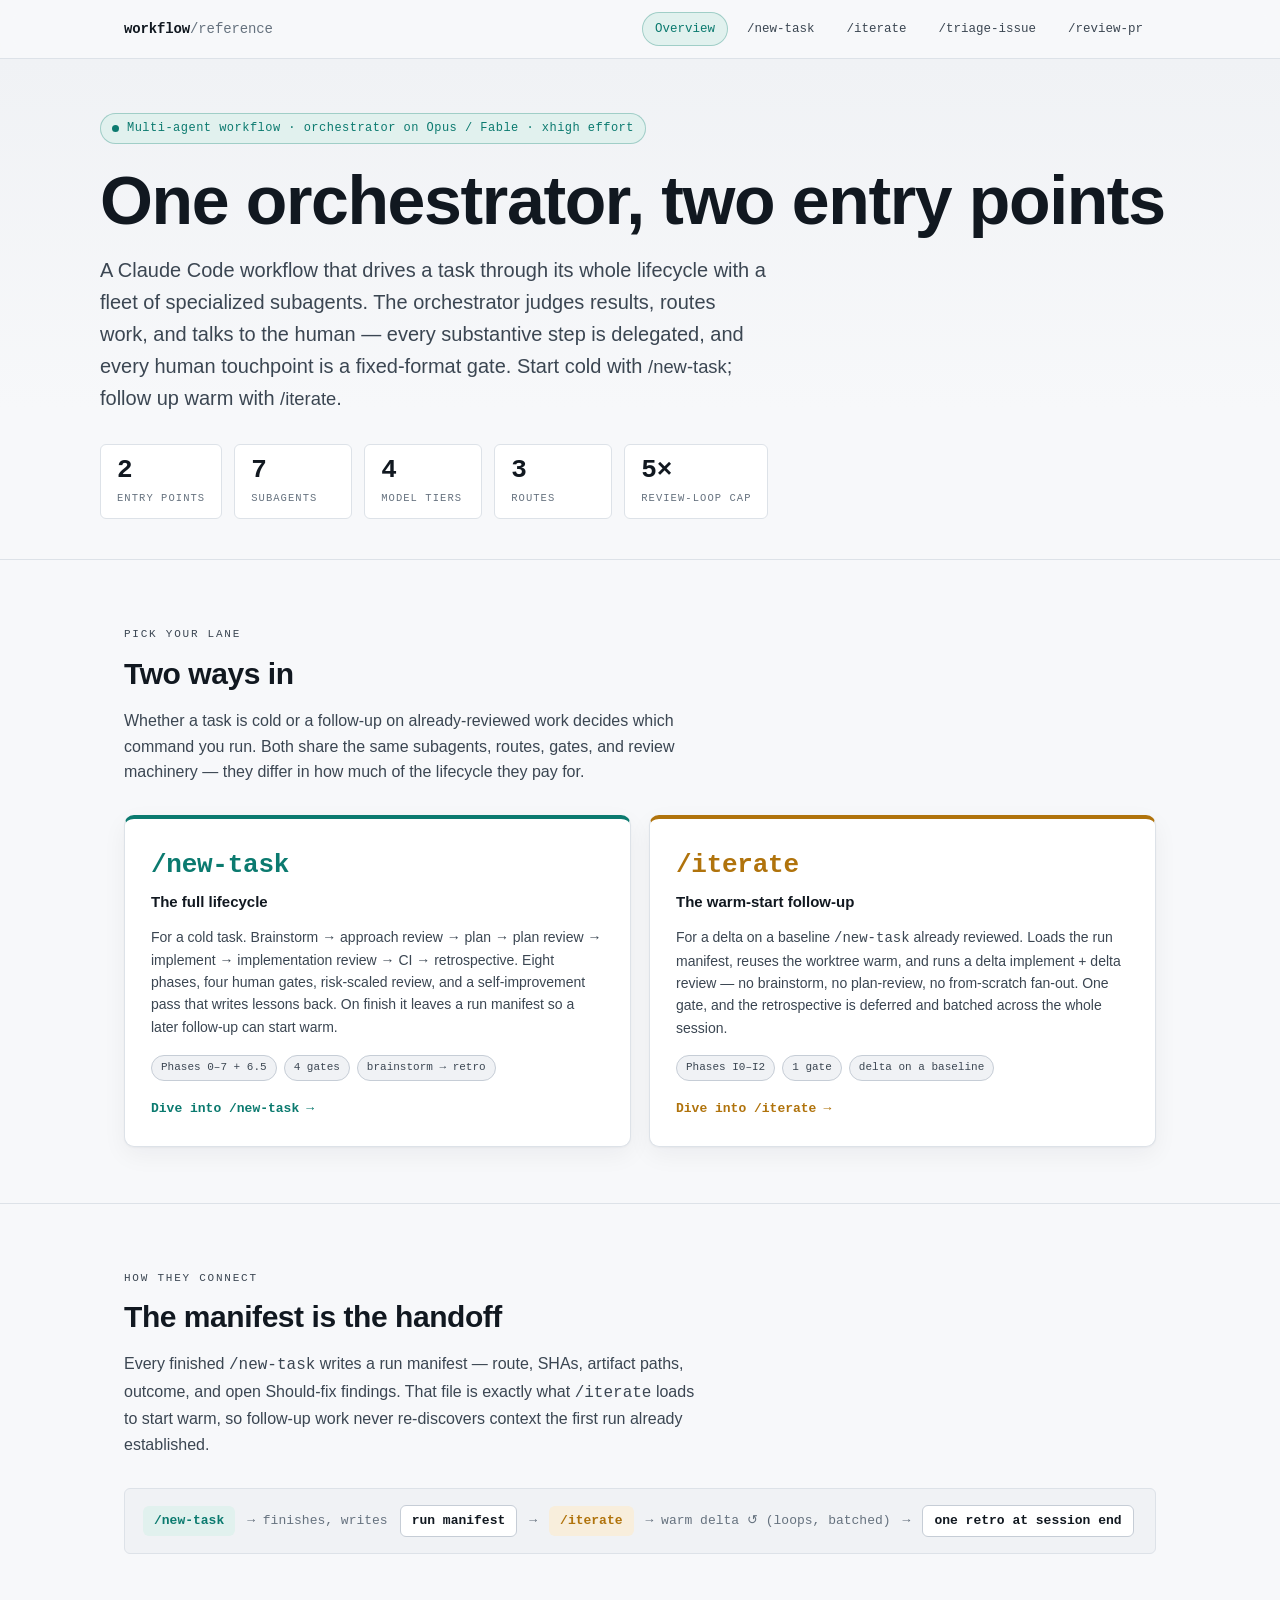
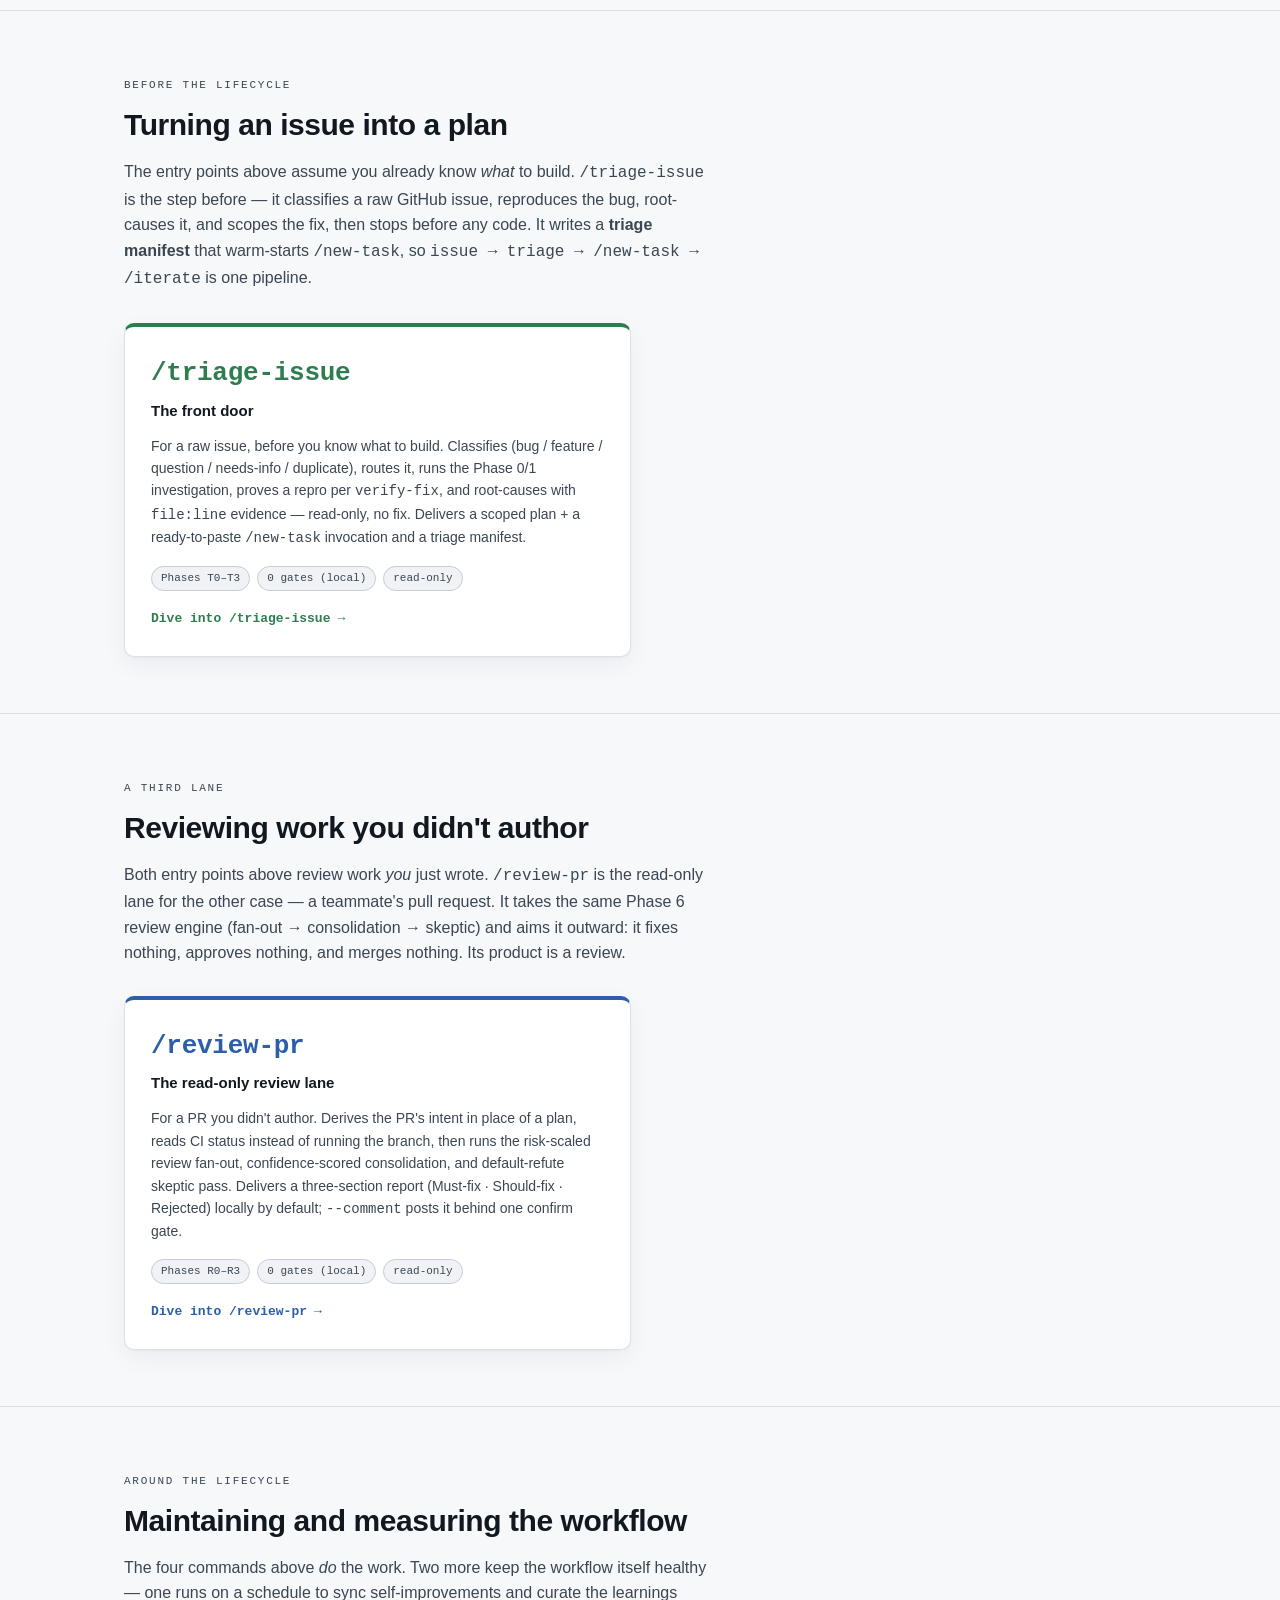
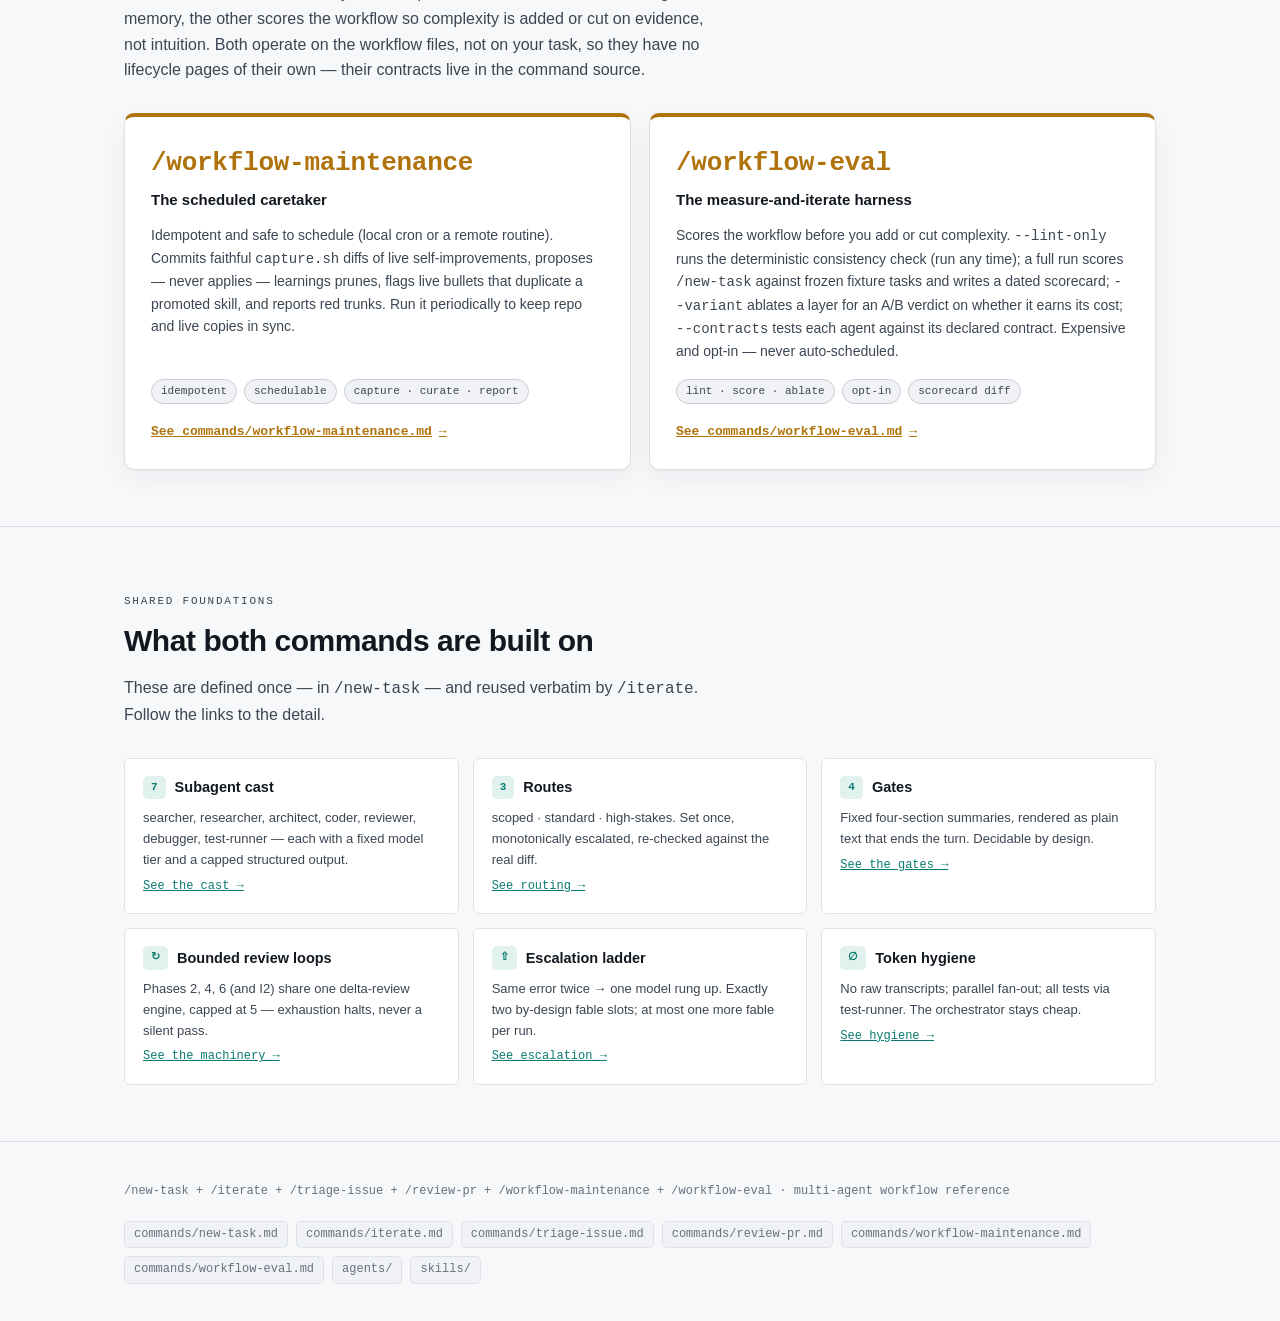
==== docs/guide/index.html @ 42d08b40 "docs: add /workflow-maintenance + /workflow-eval to guide overview, link guide from README Co-Author" ====
<!doctype html>
<html lang="en">
<head>
<meta charset="utf-8">
<meta name="viewport" content="width=device-width, initial-scale=1">
<meta name="description" content="Overview of the multi-agent Claude Code workflow — one orchestrator, two entry points (/new-task, /iterate), the /triage-issue front door and /review-pr lane, plus /workflow-maintenance and /workflow-eval around the lifecycle.">
<title>Workflow reference — overview</title>
<link rel="stylesheet" href="assets/style.css">
</head>
<body>

<nav class="nav">
  <div class="wrap nav-inner">
    <a class="brand" href="index.html">workflow<span>/reference</span></a>
    <div class="nav-links">
      <a href="index.html" aria-current="page">Overview</a>
      <a href="new-task.html">/new-task</a>
      <a href="iterate.html">/iterate</a>
      <a href="triage-issue.html">/triage-issue</a>
      <a href="review-pr.html">/review-pr</a>
    </div>
  </div>
</nav>

<header>
  <div class="wrap head-grid">
    <span class="kicker"><span class="dot"></span>Multi-agent workflow · orchestrator on Opus / Fable · xhigh effort</span>
    <h1>One orchestrator, two entry points</h1>
    <p class="lede">A Claude Code workflow that drives a task through its whole lifecycle with a fleet of specialized subagents. The orchestrator judges results, routes work, and talks to the human — every substantive step is delegated, and every human touchpoint is a fixed-format gate. Start cold with <span class="cmd" style="font-size:.92em">/new-task</span>; follow up warm with <span class="cmd" style="font-size:.92em">/iterate</span>.</p>
    <div class="stat-row">
      <div class="stat"><div class="n">2</div><div class="l">Entry points</div></div>
      <div class="stat"><div class="n">7</div><div class="l">Subagents</div></div>
      <div class="stat"><div class="n">4</div><div class="l">Model tiers</div></div>
      <div class="stat"><div class="n">3</div><div class="l">Routes</div></div>
      <div class="stat"><div class="n">5×</div><div class="l">Review-loop cap</div></div>
    </div>
  </div>
</header>

<main>
  <!-- ===== the two entry points ===== -->
  <section>
    <div class="wrap">
      <div class="sec-head">
        <p class="eyebrow">Pick your lane</p>
        <h2>Two ways in</h2>
        <p>Whether a task is cold or a follow-up on already-reviewed work decides which command you run. Both share the same subagents, routes, gates, and review machinery — they differ in how much of the lifecycle they pay for.</p>
      </div>
      <div class="entries">
        <a class="entry" href="new-task.html">
          <span class="cmd-lg">/new-task</span>
          <span class="role-lg">The full lifecycle</span>
          <p>For a cold task. Brainstorm → approach review → plan → plan review → implement → implementation review → CI → retrospective. Eight phases, four human gates, risk-scaled review, and a self-improvement pass that writes lessons back. On finish it leaves a run manifest so a later follow-up can start warm.</p>
          <div class="chips">
            <span class="tag">Phases 0–7 + 6.5</span>
            <span class="tag">4 gates</span>
            <span class="tag">brainstorm → retro</span>
          </div>
          <span class="go">Dive into /new-task <span class="ar">→</span></span>
        </a>
        <a class="entry warm" href="iterate.html">
          <span class="cmd-lg">/iterate</span>
          <span class="role-lg">The warm-start follow-up</span>
          <p>For a delta on a baseline <span class="mono">/new-task</span> already reviewed. Loads the run manifest, reuses the worktree warm, and runs a delta implement + delta review — no brainstorm, no plan-review, no from-scratch fan-out. One gate, and the retrospective is deferred and batched across the whole session.</p>
          <div class="chips">
            <span class="tag">Phases I0–I2</span>
            <span class="tag">1 gate</span>
            <span class="tag">delta on a baseline</span>
          </div>
          <span class="go">Dive into /iterate <span class="ar">→</span></span>
        </a>
      </div>
    </div>
  </section>

  <!-- ===== how they relate ===== -->
  <section>
    <div class="wrap">
      <div class="sec-head">
        <p class="eyebrow">How they connect</p>
        <h2>The manifest is the handoff</h2>
        <p>Every finished <span class="mono">/new-task</span> writes a run manifest — route, SHAs, artifact paths, outcome, and open Should-fix findings. That file is exactly what <span class="mono">/iterate</span> loads to start warm, so follow-up work never re-discovers context the first run already established.</p>
      </div>
      <div class="relate">
        <span class="b nt">/new-task</span>
        <span class="op">→ finishes, writes</span>
        <span class="b" style="background:var(--panel);border:1px solid var(--line-2);color:var(--ink)">run manifest</span>
        <span class="op">→</span>
        <span class="b it">/iterate</span>
        <span class="op">→ warm delta ↺ (loops, batched)</span>
        <span class="op">→</span>
        <span class="b" style="background:var(--panel);border:1px solid var(--line-2);color:var(--ink)">one retro at session end</span>
      </div>
    </div>
  </section>

  <!-- ===== the front door ===== -->
  <section>
    <div class="wrap">
      <div class="sec-head">
        <p class="eyebrow">Before the lifecycle</p>
        <h2>Turning an issue into a plan</h2>
        <p>The entry points above assume you already know <em>what</em> to build. <span class="mono">/triage-issue</span> is the step before — it classifies a raw GitHub issue, reproduces the bug, root-causes it, and scopes the fix, then stops before any code. It writes a <strong>triage manifest</strong> that warm-starts <span class="mono">/new-task</span>, so <span class="mono">issue → triage → /new-task → /iterate</span> is one pipeline.</p>
      </div>
      <div class="entries">
        <a class="entry" href="triage-issue.html" style="border-top-color:var(--pass)">
          <span class="cmd-lg" style="color:var(--pass)">/triage-issue</span>
          <span class="role-lg">The front door</span>
          <p>For a raw issue, before you know what to build. Classifies (bug / feature / question / needs-info / duplicate), routes it, runs the Phase 0/1 investigation, proves a repro per <span class="mono">verify-fix</span>, and root-causes with <span class="mono">file:line</span> evidence — read-only, no fix. Delivers a scoped plan + a ready-to-paste <span class="mono">/new-task</span> invocation and a triage manifest.</p>
          <div class="chips">
            <span class="tag">Phases T0–T3</span>
            <span class="tag">0 gates (local)</span>
            <span class="tag">read-only</span>
          </div>
          <span class="go" style="color:var(--pass)">Dive into /triage-issue <span class="ar">→</span></span>
        </a>
      </div>
    </div>
  </section>

  <!-- ===== the review lane ===== -->
  <section>
    <div class="wrap">
      <div class="sec-head">
        <p class="eyebrow">A third lane</p>
        <h2>Reviewing work you didn't author</h2>
        <p>Both entry points above review work <em>you</em> just wrote. <span class="mono">/review-pr</span> is the read-only lane for the other case — a teammate's pull request. It takes the same Phase 6 review engine (fan-out → consolidation → skeptic) and aims it outward: it fixes nothing, approves nothing, and merges nothing. Its product is a review.</p>
      </div>
      <div class="entries">
        <a class="entry" href="review-pr.html" style="border-top-color:var(--scoped)">
          <span class="cmd-lg" style="color:var(--scoped)">/review-pr</span>
          <span class="role-lg">The read-only review lane</span>
          <p>For a PR you didn't author. Derives the PR's intent in place of a plan, reads CI status instead of running the branch, then runs the risk-scaled review fan-out, confidence-scored consolidation, and default-refute skeptic pass. Delivers a three-section report (Must-fix · Should-fix · Rejected) locally by default; <span class="mono">--comment</span> posts it behind one confirm gate.</p>
          <div class="chips">
            <span class="tag">Phases R0–R3</span>
            <span class="tag">0 gates (local)</span>
            <span class="tag">read-only</span>
          </div>
          <span class="go" style="color:var(--scoped)">Dive into /review-pr <span class="ar">→</span></span>
        </a>
      </div>
    </div>
  </section>

  <!-- ===== operating & measuring ===== -->
  <section>
    <div class="wrap">
      <div class="sec-head">
        <p class="eyebrow">Around the lifecycle</p>
        <h2>Maintaining and measuring the workflow</h2>
        <p>The four commands above <em>do</em> the work. Two more keep the workflow itself healthy — one runs on a schedule to sync self-improvements and curate the learnings memory, the other scores the workflow so complexity is added or cut on evidence, not intuition. Both operate on the workflow files, not on your task, so they have no lifecycle pages of their own — their contracts live in the command source.</p>
      </div>
      <div class="entries">
        <div class="entry" style="border-top-color:var(--gate)">
          <span class="cmd-lg" style="color:var(--gate)">/workflow-maintenance</span>
          <span class="role-lg">The scheduled caretaker</span>
          <p>Idempotent and safe to schedule (local cron or a remote routine). Commits faithful <span class="mono">capture.sh</span> diffs of live self-improvements, proposes — never applies — learnings prunes, flags live bullets that duplicate a promoted skill, and reports red trunks. Run it periodically to keep repo and live copies in sync.</p>
          <div class="chips">
            <span class="tag">idempotent</span>
            <span class="tag">schedulable</span>
            <span class="tag">capture · curate · report</span>
          </div>
          <a class="go" style="color:var(--gate)" href="https://github.com/marino39/software-developer-workflows/blob/master/commands/workflow-maintenance.md">See commands/workflow-maintenance.md <span class="ar">→</span></a>
        </div>
        <div class="entry" style="border-top-color:var(--gate)">
          <span class="cmd-lg" style="color:var(--gate)">/workflow-eval</span>
          <span class="role-lg">The measure-and-iterate harness</span>
          <p>Scores the workflow before you add or cut complexity. <span class="mono">--lint-only</span> runs the deterministic consistency check (run any time); a full run scores <span class="mono">/new-task</span> against frozen fixture tasks and writes a dated scorecard; <span class="mono">--variant</span> ablates a layer for an A/B verdict on whether it earns its cost; <span class="mono">--contracts</span> tests each agent against its declared contract. Expensive and opt-in — never auto-scheduled.</p>
          <div class="chips">
            <span class="tag">lint · score · ablate</span>
            <span class="tag">opt-in</span>
            <span class="tag">scorecard diff</span>
          </div>
          <a class="go" style="color:var(--gate)" href="https://github.com/marino39/software-developer-workflows/blob/master/commands/workflow-eval.md">See commands/workflow-eval.md <span class="ar">→</span></a>
        </div>
      </div>
    </div>
  </section>

  <!-- ===== shared foundations ===== -->
  <section>
    <div class="wrap">
      <div class="sec-head">
        <p class="eyebrow">Shared foundations</p>
        <h2>What both commands are built on</h2>
        <p>These are defined once — in <span class="mono">/new-task</span> — and reused verbatim by <span class="mono">/iterate</span>. Follow the links to the detail.</p>
      </div>
      <div class="found">
        <div class="fcard">
          <div class="ft"><span class="fk">7</span>Subagent cast</div>
          <p>searcher, researcher, architect, coder, reviewer, debugger, test-runner — each with a fixed model tier and a capped structured output.</p>
          <a href="new-task.html#agents">See the cast →</a>
        </div>
        <div class="fcard">
          <div class="ft"><span class="fk">3</span>Routes</div>
          <p>scoped · standard · high-stakes. Set once, monotonically escalated, re-checked against the real diff.</p>
          <a href="new-task.html#routes">See routing →</a>
        </div>
        <div class="fcard">
          <div class="ft"><span class="fk">4</span>Gates</div>
          <p>Fixed four-section summaries, rendered as plain text that ends the turn. Decidable by design.</p>
          <a href="new-task.html#gates">See the gates →</a>
        </div>
        <div class="fcard">
          <div class="ft"><span class="fk">↻</span>Bounded review loops</div>
          <p>Phases 2, 4, 6 (and I2) share one delta-review engine, capped at 5 — exhaustion halts, never a silent pass.</p>
          <a href="new-task.html#machinery">See the machinery →</a>
        </div>
        <div class="fcard">
          <div class="ft"><span class="fk">⇧</span>Escalation ladder</div>
          <p>Same error twice → one model rung up. Exactly two by-design fable slots; at most one more fable per run.</p>
          <a href="new-task.html#machinery">See escalation →</a>
        </div>
        <div class="fcard">
          <div class="ft"><span class="fk">∅</span>Token hygiene</div>
          <p>No raw transcripts; parallel fan-out; all tests via test-runner. The orchestrator stays cheap.</p>
          <a href="new-task.html#hygiene">See hygiene →</a>
        </div>
      </div>
    </div>
  </section>
</main>

<footer>
  <div class="wrap foot">
    <span>/new-task + /iterate + /triage-issue + /review-pr + /workflow-maintenance + /workflow-eval · multi-agent workflow reference</span>
    <div class="paths">
      <span>commands/new-task.md</span>
      <span>commands/iterate.md</span>
      <span>commands/triage-issue.md</span>
      <span>commands/review-pr.md</span>
      <span>commands/workflow-maintenance.md</span>
      <span>commands/workflow-eval.md</span>
      <span>agents/</span>
      <span>skills/</span>
    </div>
  </div>
</footer>
</body>
</html>
---- docs/guide/assets/style.css ----
:root {
    --ground: #F7F8FA;
    --panel: #FFFFFF;
    --panel-2: #F0F2F5;
    --ink: #111820;
    --ink-2: #3B4652;
    --ink-3: #66727F;
    --line: #DDE2E8;
    --line-2: #C6CDD6;

    --flow: #0B7A6F;        /* teal — the pipeline / spine */
    --flow-soft: #E1F1EE;
    --gate: #B0730C;        /* amber — human checkpoints */
    --gate-soft: #F8EEDC;
    --stakes: #A6231F;      /* crimson — high-stakes route */
    --stakes-soft: #F7E3E2;
    --pass: #2E7D4F;        /* green — PASS / green tests */
    --pass-soft: #E2F0E7;
    --scoped: #2C5FA8;      /* blue — scoped / fast path */
    --scoped-soft: #E3ECF7;

    --radius: 10px;
    --radius-sm: 6px;
    --mono: ui-monospace, "SF Mono", "Cascadia Code", "Roboto Mono", Menlo, Consolas, monospace;
    --sans: -apple-system, BlinkMacSystemFont, "Segoe UI", Roboto, Helvetica, Arial, sans-serif;

    --maxw: 1080px;
    --shadow: 0 1px 2px rgba(17,24,32,.04), 0 8px 24px rgba(17,24,32,.05);
  }
  @media (prefers-color-scheme: dark) {
    :root {
      --ground: #0E1317;
      --panel: #151B21;
      --panel-2: #1B232A;
      --ink: #E7ECF0;
      --ink-2: #B3BDC6;
      --ink-3: #7E8B96;
      --line: #26303A;
      --line-2: #33404B;

      --flow: #2FB6A6;
      --flow-soft: #12312D;
      --gate: #E0A63E;
      --gate-soft: #33280F;
      --stakes: #E7645F;
      --stakes-soft: #331716;
      --pass: #57B87E;
      --pass-soft: #14291D;
      --scoped: #6C9AE0;
      --scoped-soft: #16233A;
      --shadow: 0 1px 2px rgba(0,0,0,.3), 0 10px 30px rgba(0,0,0,.35);
    }
  }
  :root[data-theme="light"] {
    --ground: #F7F8FA; --panel: #FFFFFF; --panel-2: #F0F2F5;
    --ink: #111820; --ink-2: #3B4652; --ink-3: #66727F;
    --line: #DDE2E8; --line-2: #C6CDD6;
    --flow: #0B7A6F; --flow-soft: #E1F1EE; --gate: #B0730C; --gate-soft: #F8EEDC;
    --stakes: #A6231F; --stakes-soft: #F7E3E2; --pass: #2E7D4F; --pass-soft: #E2F0E7;
    --scoped: #2C5FA8; --scoped-soft: #E3ECF7;
    --shadow: 0 1px 2px rgba(17,24,32,.04), 0 8px 24px rgba(17,24,32,.05);
  }
  :root[data-theme="dark"] {
    --ground: #0E1317; --panel: #151B21; --panel-2: #1B232A;
    --ink: #E7ECF0; --ink-2: #B3BDC6; --ink-3: #7E8B96;
    --line: #26303A; --line-2: #33404B;
    --flow: #2FB6A6; --flow-soft: #12312D; --gate: #E0A63E; --gate-soft: #33280F;
    --stakes: #E7645F; --stakes-soft: #331716; --pass: #57B87E; --pass-soft: #14291D;
    --scoped: #6C9AE0; --scoped-soft: #16233A;
    --shadow: 0 1px 2px rgba(0,0,0,.3), 0 10px 30px rgba(0,0,0,.35);
  }

  * { box-sizing: border-box; }
  body {
    margin: 0;
    background: var(--ground);
    color: var(--ink);
    font-family: var(--sans);
    line-height: 1.6;
    -webkit-font-smoothing: antialiased;
  }
  .wrap { max-width: var(--maxw); margin: 0 auto; padding: 0 24px; }

  a { color: var(--flow); }

  /* ---------- eyebrow / labels ---------- */
  .eyebrow {
    font-family: var(--mono);
    font-size: 11px;
    letter-spacing: .16em;
    text-transform: uppercase;
    color: var(--ink-3);
    margin: 0 0 10px;
  }
  .mono { font-family: var(--mono); }

  /* ---------- header ---------- */
  header {
    border-bottom: 1px solid var(--line);
    background:
      linear-gradient(180deg, var(--panel-2), transparent 70%);
  }
  .head-grid { padding: 54px 0 40px; }
  .kicker {
    display: inline-flex; align-items: center; gap: 8px;
    font-family: var(--mono); font-size: 12px;
    color: var(--flow);
    background: var(--flow-soft);
    border: 1px solid color-mix(in srgb, var(--flow) 30%, transparent);
    padding: 5px 11px; border-radius: 100px;
    letter-spacing: .04em;
  }
  .kicker .dot { width: 7px; height: 7px; border-radius: 50%; background: var(--flow); }
  h1 {
    font-size: clamp(38px, 7vw, 68px);
    line-height: 1.02;
    letter-spacing: -.02em;
    margin: 22px 0 0;
    text-wrap: balance;
    font-weight: 720;
  }
  h1 .cmd { font-family: var(--mono); font-weight: 600; color: var(--flow); letter-spacing: -.01em; }
  .lede {
    font-size: clamp(17px, 2.1vw, 20px);
    color: var(--ink-2);
    max-width: 60ch;
    margin: 18px 0 0;
  }
  .stat-row {
    display: flex; flex-wrap: wrap; gap: 12px;
    margin-top: 30px;
  }
  .stat {
    background: var(--panel);
    border: 1px solid var(--line);
    border-radius: var(--radius-sm);
    padding: 12px 16px;
    min-width: 118px;
  }
  .stat .n {
    font-family: var(--mono); font-size: 26px; font-weight: 600;
    color: var(--ink); line-height: 1;
    font-variant-numeric: tabular-nums;
  }
  .stat .l {
    font-family: var(--mono); font-size: 10.5px; letter-spacing: .1em;
    text-transform: uppercase; color: var(--ink-3); margin-top: 7px;
  }

  /* ---------- section scaffolding ---------- */
  section { padding: 56px 0; border-bottom: 1px solid var(--line); }
  .sec-head { margin-bottom: 30px; }
  h2 {
    font-size: clamp(22px, 3vw, 30px);
    letter-spacing: -.015em;
    margin: 6px 0 0;
    text-wrap: balance;
    font-weight: 680;
  }
  .sec-head p { color: var(--ink-2); margin: 10px 0 0; max-width: 66ch; }

  /* ---------- pipeline diagram ---------- */
  .flow {
    position: relative;
    padding-left: 8px;
  }
  .spine-note {
    display:flex; flex-wrap: wrap; gap: 14px 20px; margin-bottom: 26px;
    font-family: var(--mono); font-size: 11.5px; color: var(--ink-2);
  }
  .spine-note .k { display:inline-flex; align-items:center; gap:7px; }
  .swatch { width: 13px; height: 13px; border-radius: 3px; display:inline-block; border:1px solid rgba(0,0,0,.08); }

  .node {
    position: relative;
    display: grid;
    grid-template-columns: 64px 1fr;
    gap: 20px;
    padding-bottom: 22px;
  }
  /* the vertical rail */
  .node::before {
    content: "";
    position: absolute;
    left: 31px; top: 6px; bottom: -6px;
    width: 2px;
    background: linear-gradient(var(--flow), var(--flow));
    opacity: .35;
  }
  .node:last-child::before { display: none; }

  .rail {
    position: relative;
    z-index: 1;
  }
  .badge {
    width: 64px; height: 64px;
    border-radius: 14px;
    background: var(--panel);
    border: 2px solid var(--flow);
    display: flex; flex-direction: column; align-items: center; justify-content: center;
    font-family: var(--mono);
    box-shadow: var(--shadow);
  }
  .badge .p { font-size: 9px; letter-spacing: .1em; color: var(--ink-3); text-transform: uppercase; }
  .badge .num { font-size: 24px; font-weight: 600; color: var(--flow); line-height: 1; margin-top: 2px; }
  .badge.half { border-style: dashed; }

  .card {
    background: var(--panel);
    border: 1px solid var(--line);
    border-radius: var(--radius);
    padding: 18px 20px;
    box-shadow: var(--shadow);
  }
  .card h3 {
    margin: 0; font-size: 17px; letter-spacing: -.01em;
    display: flex; align-items: center; gap: 10px; flex-wrap: wrap;
  }
  .card p { margin: 9px 0 0; color: var(--ink-2); font-size: 14.5px; }
  .card .detail { margin-top: 12px; display: flex; flex-wrap: wrap; gap: 7px; }

  .tag {
    font-family: var(--mono); font-size: 11px;
    padding: 3px 9px; border-radius: 100px;
    border: 1px solid var(--line-2); color: var(--ink-2);
    background: var(--panel-2);
    white-space: nowrap;
  }
  .tag.agent { color: var(--flow); border-color: color-mix(in srgb, var(--flow) 35%, transparent); background: var(--flow-soft); }
  .tag.skill { color: var(--scoped); border-color: color-mix(in srgb, var(--scoped) 35%, transparent); background: var(--scoped-soft); }
  .tag.loop  { color: var(--gate); border-color: color-mix(in srgb, var(--gate) 40%, transparent); background: var(--gate-soft); }

  /* gate node */
  .gate-node .badge {
    border-color: var(--gate);
    border-radius: 50%;
    background: var(--gate-soft);
  }
  .gate-node .badge .num, .gate-node .badge .p { color: var(--gate); }
  .gate-node::before { background: var(--gate); opacity: .3; }
  .gate-card { border-color: color-mix(in srgb, var(--gate) 40%, transparent); background: var(--gate-soft); }
  .gate-card h3 { color: var(--gate); }
  .gate-card p { color: var(--ink-2); }

  /* fast path callout attached to phase 0 */
  .fastpath {
    margin-top: 14px;
    border: 1px dashed color-mix(in srgb, var(--scoped) 55%, transparent);
    background: var(--scoped-soft);
    border-radius: var(--radius-sm);
    padding: 13px 15px;
  }
  .fastpath .lab {
    font-family: var(--mono); font-size: 11px; letter-spacing: .08em; text-transform: uppercase;
    color: var(--scoped); font-weight: 600;
  }
  .fastpath p { margin: 6px 0 0; font-size: 13.5px; color: var(--ink-2); }

  .loop-badge {
    font-family: var(--mono); font-size: 10.5px;
    color: var(--gate); background: var(--gate-soft);
    border: 1px solid color-mix(in srgb, var(--gate) 40%, transparent);
    padding: 2px 8px; border-radius: 100px; white-space: nowrap;
  }

  /* ---------- generic card grids ---------- */
  .grid { display: grid; gap: 16px; }
  .grid.cols-3 { grid-template-columns: repeat(3, 1fr); }
  .grid.cols-2 { grid-template-columns: repeat(2, 1fr); }

  .route {
    border: 1px solid var(--line);
    border-top-width: 4px;
    border-radius: var(--radius);
    padding: 20px;
    background: var(--panel);
    box-shadow: var(--shadow);
  }
  .route.scoped { border-top-color: var(--scoped); }
  .route.standard { border-top-color: var(--flow); }
  .route.stakes { border-top-color: var(--stakes); }
  .route .rname { font-family: var(--mono); font-size: 15px; font-weight: 600; letter-spacing: .02em; }
  .route.scoped .rname { color: var(--scoped); }
  .route.standard .rname { color: var(--flow); }
  .route.stakes .rname { color: var(--stakes); }
  .route .trigger { font-size: 13.5px; color: var(--ink-2); margin: 10px 0 0; }
  .route .path { margin-top: 14px; font-family: var(--mono); font-size: 12px; color: var(--ink-3); }

  .monotonic {
    margin-top: 20px;
    display: flex; align-items: center; gap: 12px; flex-wrap: wrap;
    font-family: var(--mono); font-size: 13px; color: var(--ink-2);
    background: var(--panel-2); border: 1px solid var(--line);
    border-radius: var(--radius-sm); padding: 13px 16px;
  }
  .monotonic .chip { padding: 3px 10px; border-radius: 5px; font-weight: 600; }
  .monotonic .arrow { color: var(--ink-3); }
  .chip.scoped { background: var(--scoped-soft); color: var(--scoped); }
  .chip.standard { background: var(--flow-soft); color: var(--flow); }
  .chip.stakes { background: var(--stakes-soft); color: var(--stakes); }

  /* ---------- agent table ---------- */
  .table-scroll { overflow-x: auto; border: 1px solid var(--line); border-radius: var(--radius); box-shadow: var(--shadow); }
  table { border-collapse: collapse; width: 100%; min-width: 640px; background: var(--panel); }
  th, td { text-align: left; padding: 13px 16px; border-bottom: 1px solid var(--line); font-size: 14px; vertical-align: top; }
  th {
    font-family: var(--mono); font-size: 10.5px; letter-spacing: .1em; text-transform: uppercase;
    color: var(--ink-3); background: var(--panel-2); position: sticky; top: 0;
  }
  tbody tr:last-child td { border-bottom: none; }
  td .aname { font-family: var(--mono); font-weight: 600; color: var(--ink); }
  td .role { color: var(--ink-2); font-size: 13.5px; }

  .tier {
    font-family: var(--mono); font-size: 11px; font-weight: 600;
    padding: 3px 9px; border-radius: 5px; white-space: nowrap;
    display: inline-block;
  }
  .tier.haiku { background: var(--panel-2); color: var(--ink-2); border: 1px solid var(--line-2); }
  .tier.sonnet { background: var(--scoped-soft); color: var(--scoped); }
  .tier.opus { background: var(--flow-soft); color: var(--flow); }
  .tier.fable { background: var(--stakes-soft); color: var(--stakes); }

  /* ---------- gates strip ---------- */
  .gate-grid { display: grid; grid-template-columns: repeat(2, 1fr); gap: 14px; }
  .gitem {
    display: grid; grid-template-columns: auto 1fr; gap: 14px; align-items: start;
    background: var(--panel); border: 1px solid var(--line);
    border-left: 3px solid var(--gate);
    border-radius: var(--radius-sm); padding: 15px 17px;
  }
  .gitem .gid {
    font-family: var(--mono); font-weight: 600; font-size: 13px; color: var(--gate);
    background: var(--gate-soft); border-radius: 6px; padding: 6px 10px; white-space: nowrap;
  }
  .gitem .gt { font-weight: 600; font-size: 14.5px; }
  .gitem .gd { color: var(--ink-2); font-size: 13.5px; margin-top: 3px; }
  .gitem.auto { border-left-color: var(--pass); }
  .gitem.auto .gid { color: var(--pass); background: var(--pass-soft); }

  /* ---------- generic feature panels ---------- */
  .panel {
    background: var(--panel); border: 1px solid var(--line);
    border-radius: var(--radius); padding: 20px; box-shadow: var(--shadow);
  }
  .panel h3 { margin: 0; font-size: 16px; display: flex; align-items: center; gap: 9px; }
  .panel .ic {
    width: 26px; height: 26px; border-radius: 7px; flex: none;
    display: grid; place-items: center; font-family: var(--mono); font-size: 13px; font-weight: 600;
    background: var(--flow-soft); color: var(--flow);
  }
  .panel p { color: var(--ink-2); font-size: 14px; margin: 12px 0 0; }
  .panel ul { margin: 12px 0 0; padding-left: 18px; color: var(--ink-2); font-size: 13.5px; }
  .panel li { margin: 5px 0; }
  .panel li code, p code, td code { font-family: var(--mono); font-size: .88em; background: var(--panel-2); padding: 1px 5px; border-radius: 4px; color: var(--ink); }

  /* review loop diagram */
  .loopviz { display: flex; align-items: center; gap: 10px; flex-wrap: wrap; margin-top: 8px; font-family: var(--mono); font-size: 12.5px; }
  .loopviz .step { background: var(--panel-2); border: 1px solid var(--line); border-radius: 6px; padding: 7px 11px; color: var(--ink); }
  .loopviz .op { color: var(--ink-3); }
  .loopviz .ret { color: var(--gate); font-weight: 600; }

  /* iterate flow — horizontal warm-start lane */
  .itr-flow { display: grid; grid-template-columns: 1fr auto 1fr auto 1fr auto 1fr; align-items: stretch; gap: 10px; }
  .itr-node {
    background: var(--panel); border: 1px solid var(--line); border-radius: var(--radius);
    border-top: 3px solid var(--flow);
    padding: 16px 17px; box-shadow: var(--shadow);
    display: flex; flex-direction: column;
  }
  .itr-node.gate { border-top-color: var(--gate); }
  .itr-tag {
    font-family: var(--mono); font-size: 11px; letter-spacing: .06em; font-weight: 600;
    color: var(--flow); display: flex; align-items: center; gap: 8px; flex-wrap: wrap;
  }
  .itr-node.gate .itr-tag { color: var(--gate); }
  .itr-t { font-weight: 660; font-size: 15px; margin-top: 8px; letter-spacing: -.01em; }
  .itr-body p { color: var(--ink-2); font-size: 13px; margin: 7px 0 0; }
  .itr-arrow { align-self: center; color: var(--flow); font-family: var(--mono); font-size: 20px; opacity: .55; }
  @media (max-width: 860px) {
    .itr-flow { grid-template-columns: 1fr; }
    .itr-arrow { transform: rotate(90deg); justify-self: center; padding: 2px 0; }
  }

  /* self-improvement loop */
  .cycle { display: grid; grid-template-columns: repeat(4, 1fr); gap: 12px; margin-top: 4px; }
  .cyc {
    background: var(--panel); border: 1px solid var(--line); border-radius: var(--radius-sm);
    padding: 15px; position: relative;
  }
  .cyc .n { font-family: var(--mono); font-size: 11px; color: var(--flow); font-weight: 600; }
  .cyc .t { font-weight: 600; font-size: 14px; margin-top: 6px; }
  .cyc .d { color: var(--ink-2); font-size: 12.5px; margin-top: 5px; }

  /* footer */
  footer { padding: 40px 0 60px; }
  .foot { display: flex; justify-content: space-between; gap: 20px; flex-wrap: wrap; align-items: center; color: var(--ink-3); font-family: var(--mono); font-size: 12px; }
  .foot .paths { display: flex; gap: 8px; flex-wrap: wrap; }
  .foot .paths span { background: var(--panel-2); border: 1px solid var(--line); border-radius: 5px; padding: 3px 9px; }

  @media (max-width: 720px) {
    .grid.cols-3, .grid.cols-2, .gate-grid, .cycle { grid-template-columns: 1fr; }
    .node { grid-template-columns: 52px 1fr; gap: 14px; }
    .node::before { left: 25px; }
    .badge { width: 52px; height: 52px; }
    .cycle { grid-template-columns: repeat(2, 1fr); }
  }
  @media (prefers-reduced-motion: no-preference) {
    .card, .route, .panel, .stat { transition: transform .15s ease, box-shadow .15s ease; }
    .card:hover, .route:hover, .panel:hover { transform: translateY(-2px); }
  }
  :focus-visible { outline: 2px solid var(--flow); outline-offset: 2px; }

  /* ===== multi-page: top nav ===== */
  .nav {
    position: sticky; top: 0; z-index: 20;
    background: color-mix(in srgb, var(--ground) 86%, transparent);
    backdrop-filter: saturate(1.4) blur(10px);
    border-bottom: 1px solid var(--line);
  }
  .nav-inner { display: flex; align-items: center; justify-content: space-between; gap: 16px; height: 58px; }
  .brand { font-family: var(--mono); font-weight: 600; font-size: 14px; color: var(--ink); text-decoration: none; letter-spacing: -.01em; }
  .brand span { color: var(--ink-3); font-weight: 400; }
  .nav-links { display: flex; gap: 6px; }
  .nav-links a {
    font-family: var(--mono); font-size: 12.5px; text-decoration: none;
    color: var(--ink-2); padding: 6px 12px; border-radius: 100px; border: 1px solid transparent;
  }
  .nav-links a:hover { color: var(--ink); background: var(--panel-2); }
  .nav-links a[aria-current="page"] {
    color: var(--flow); background: var(--flow-soft);
    border-color: color-mix(in srgb, var(--flow) 30%, transparent);
  }

  /* ===== landing: entry-point cards ===== */
  .entries { display: grid; grid-template-columns: repeat(2, 1fr); gap: 18px; }
  .entry {
    display: flex; flex-direction: column;
    background: var(--panel); border: 1px solid var(--line);
    border-top: 4px solid var(--flow);
    border-radius: var(--radius); padding: 26px; box-shadow: var(--shadow);
    text-decoration: none; color: inherit;
  }
  .entry.warm { border-top-color: var(--gate); }
  .entry .cmd-lg { font-family: var(--mono); font-size: 26px; font-weight: 600; color: var(--flow); letter-spacing: -.01em; }
  .entry.warm .cmd-lg { color: var(--gate); }
  .entry .role-lg { font-size: 15px; font-weight: 600; margin-top: 4px; }
  .entry p { color: var(--ink-2); font-size: 14px; margin: 12px 0 0; flex: 1; }
  .entry .chips { display: flex; flex-wrap: wrap; gap: 7px; margin-top: 16px; }
  .entry .go {
    margin-top: 18px; font-family: var(--mono); font-size: 13px; font-weight: 600;
    color: var(--flow); display: inline-flex; align-items: center; gap: 7px;
  }
  .entry.warm .go { color: var(--gate); }
  .entry:hover .go .ar { transform: translateX(3px); }
  .entry .go .ar { transition: transform .15s ease; }

  /* landing: relationship strip */
  .relate {
    display: flex; align-items: center; flex-wrap: wrap; gap: 12px; margin-top: 8px;
    font-family: var(--mono); font-size: 13px; color: var(--ink-2);
    background: var(--panel-2); border: 1px solid var(--line);
    border-radius: var(--radius-sm); padding: 16px 18px;
  }
  .relate .b { padding: 5px 11px; border-radius: 6px; font-weight: 600; white-space: nowrap; }
  .relate .b.nt { background: var(--flow-soft); color: var(--flow); }
  .relate .b.it { background: var(--gate-soft); color: var(--gate); }
  .relate .op { color: var(--ink-3); }

  /* landing: shared-foundations grid */
  .found { display: grid; grid-template-columns: repeat(3, 1fr); gap: 14px; }
  .fcard { background: var(--panel); border: 1px solid var(--line); border-radius: var(--radius-sm); padding: 17px 18px; }
  .fcard .ft { font-weight: 600; font-size: 14.5px; display: flex; align-items: center; gap: 9px; }
  .fcard .fk { font-family: var(--mono); font-size: 11px; color: var(--flow); background: var(--flow-soft); border-radius: 5px; padding: 3px 8px; }
  .fcard p { color: var(--ink-2); font-size: 13px; margin: 9px 0 0; }
  .fcard a { font-family: var(--mono); font-size: 12px; }

  @media (max-width: 760px) {
    .entries { grid-template-columns: 1fr; }
    .found { grid-template-columns: 1fr; }
    .nav-inner { height: auto; padding-top: 10px; padding-bottom: 10px; flex-wrap: wrap; }
  }
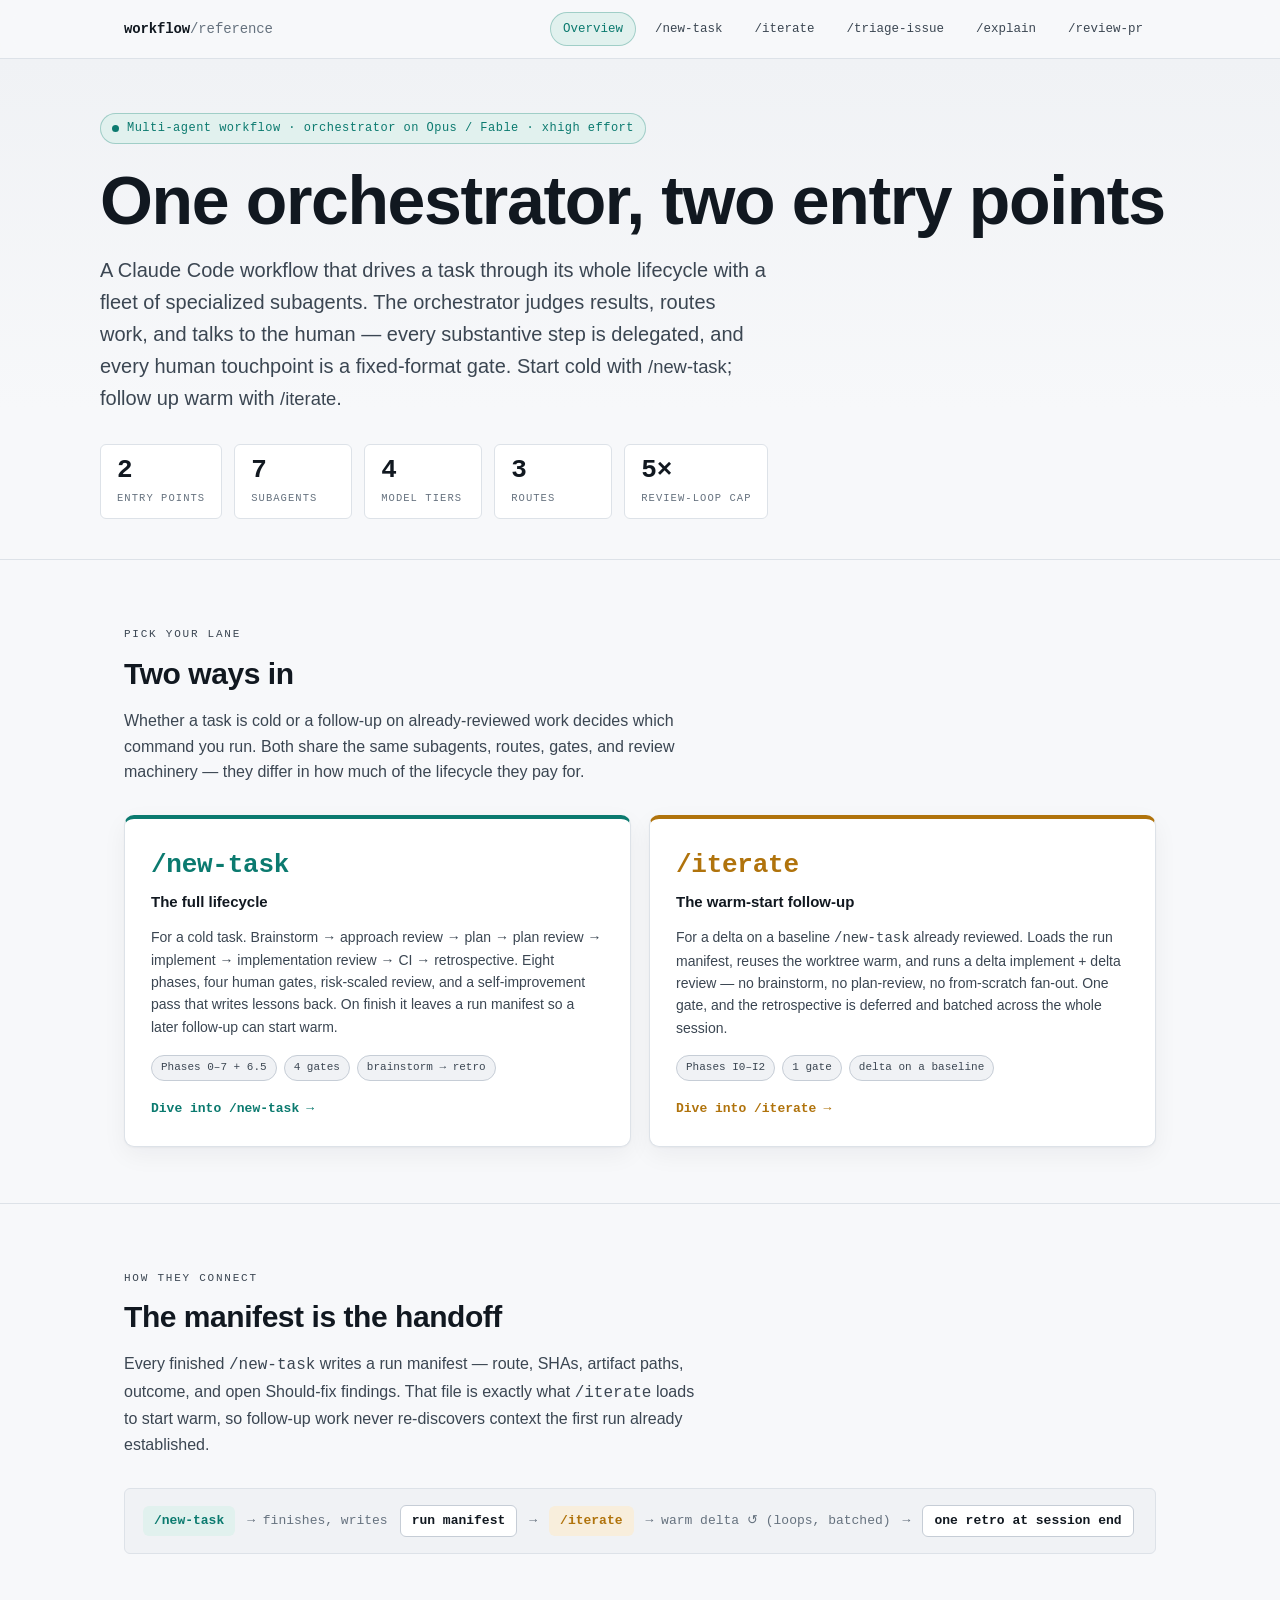
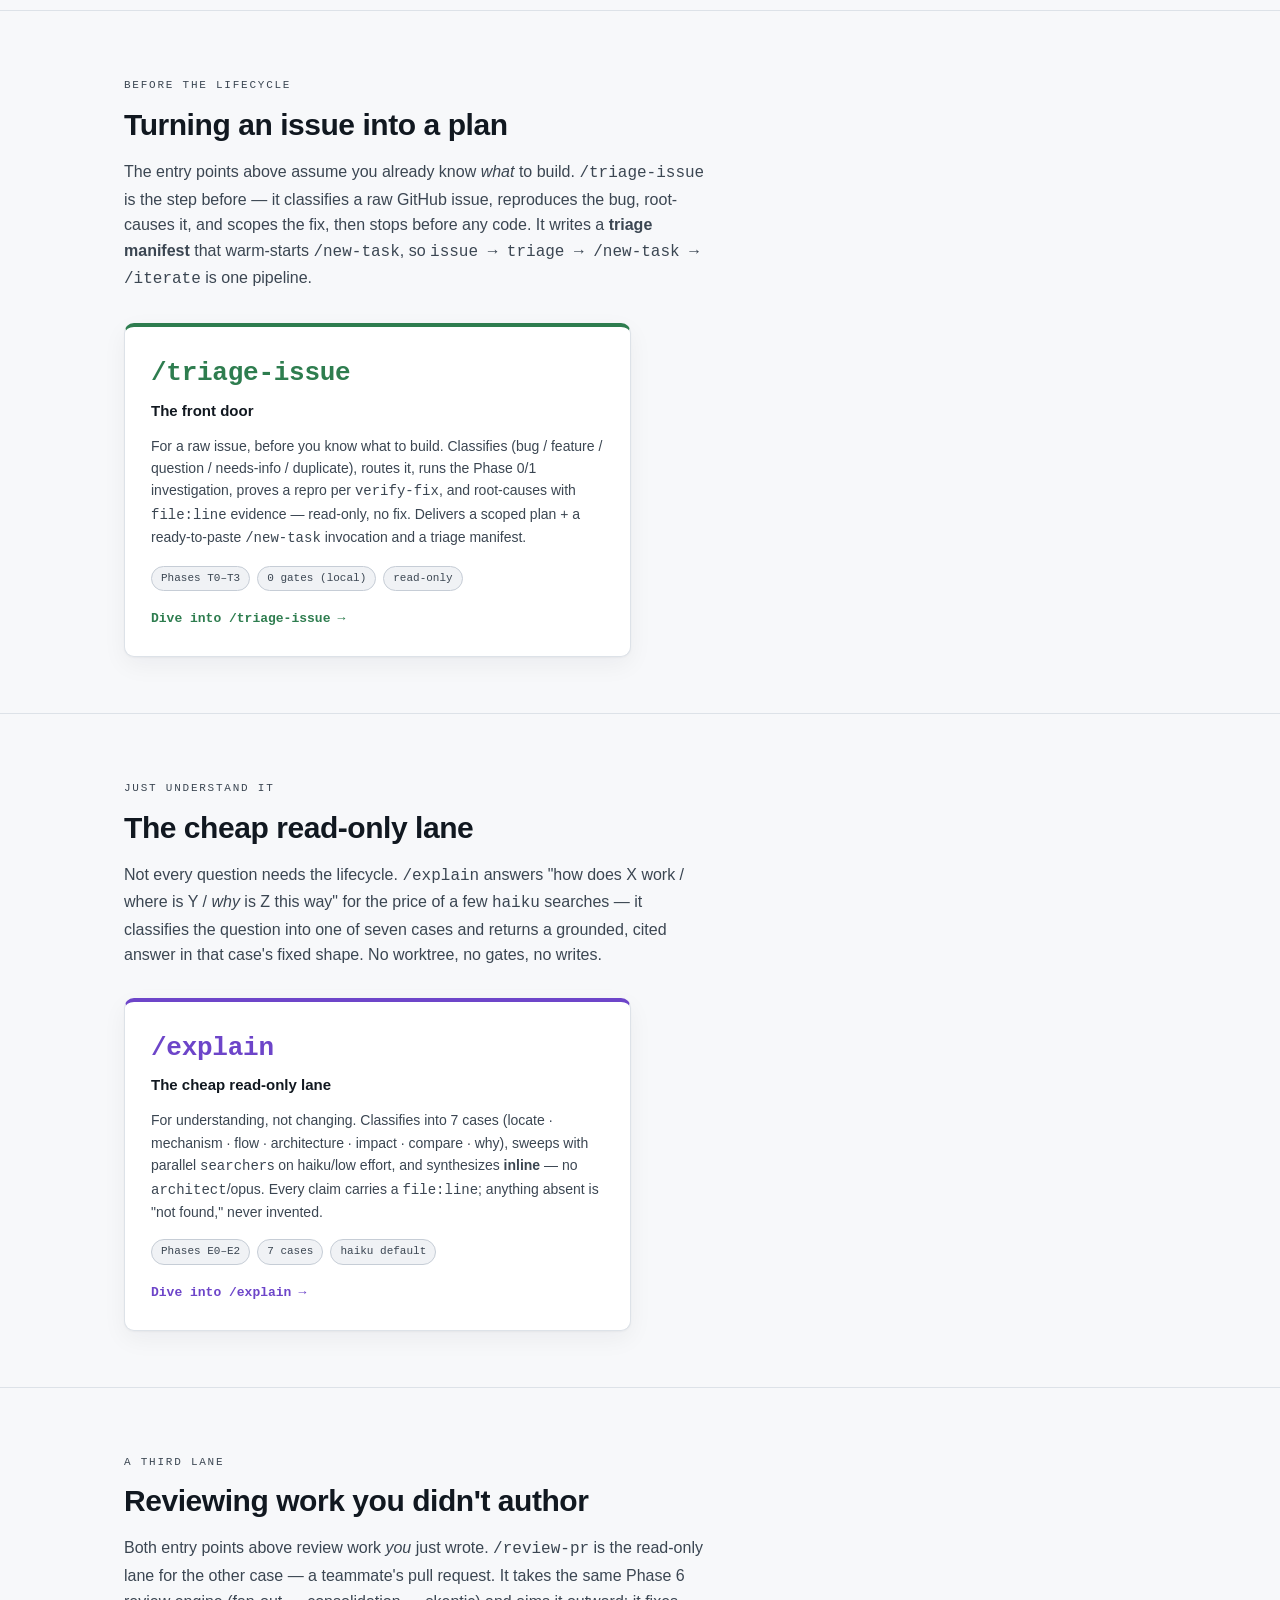
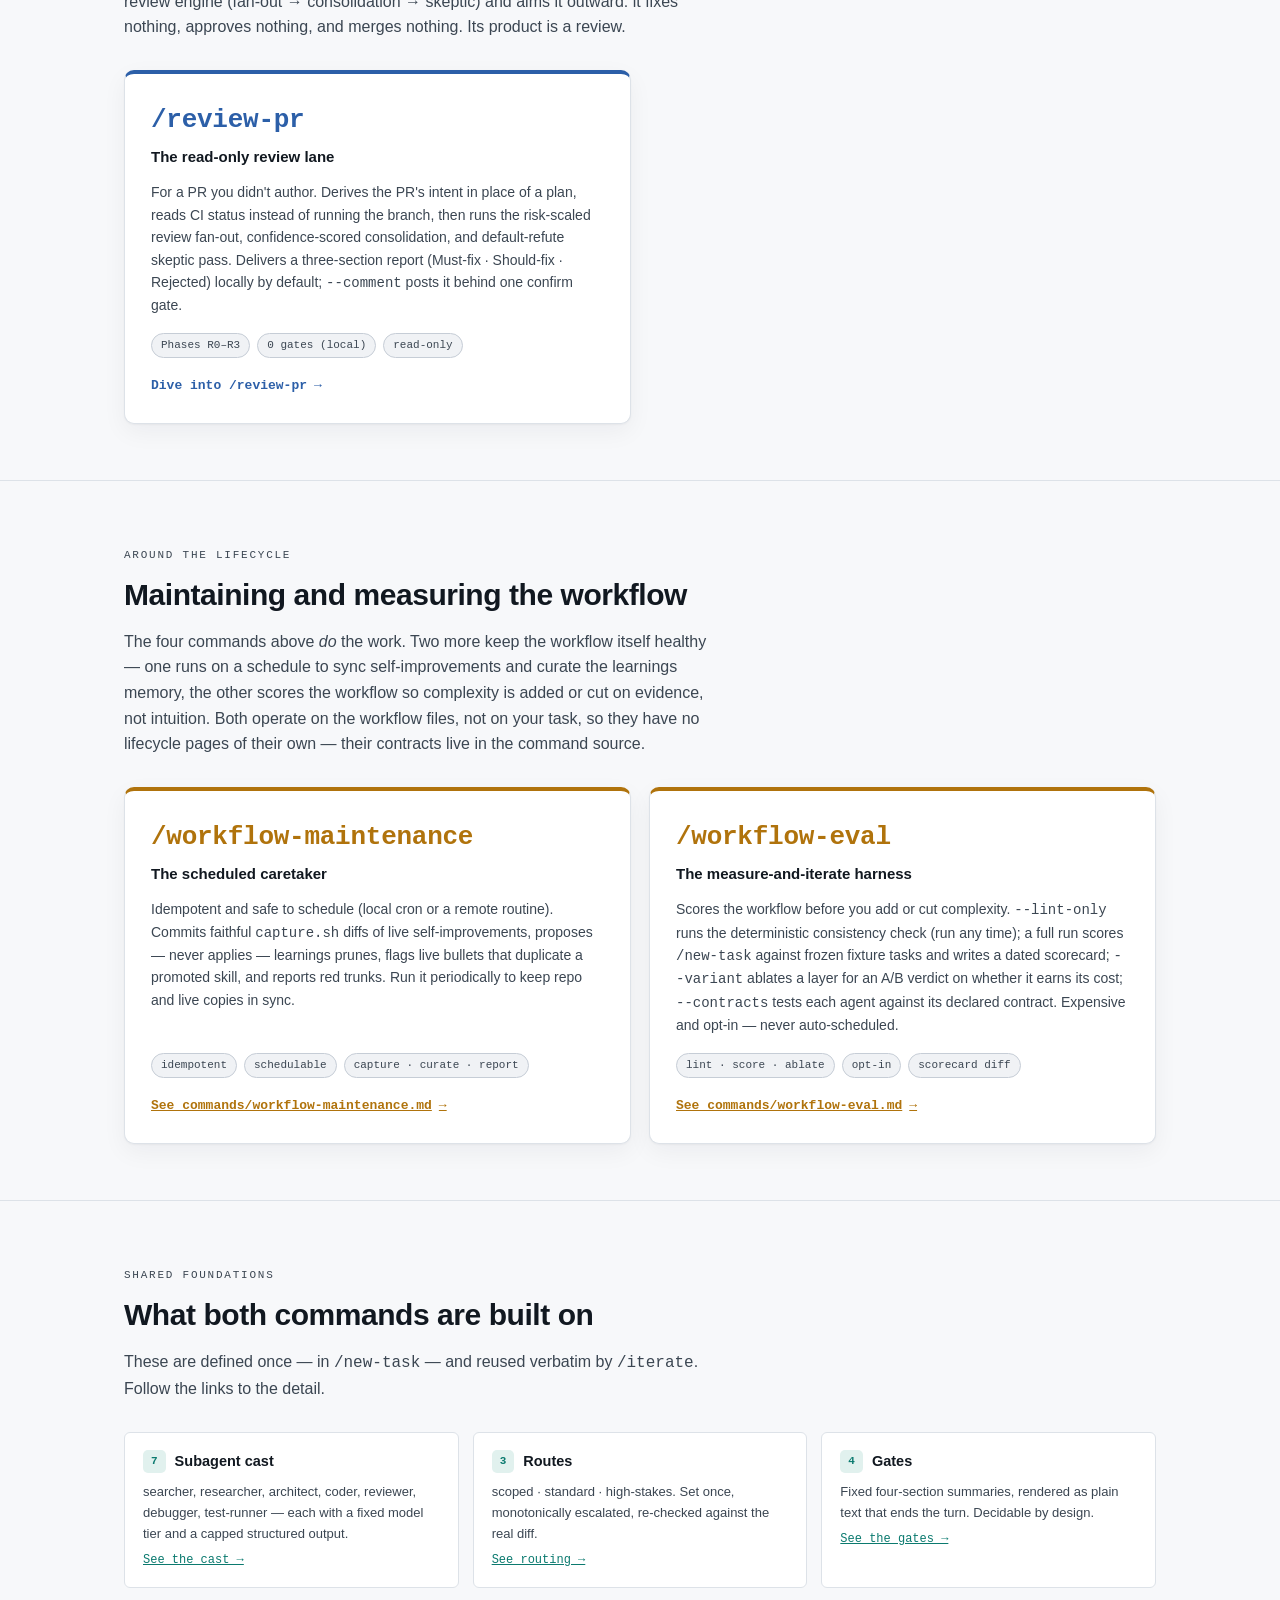
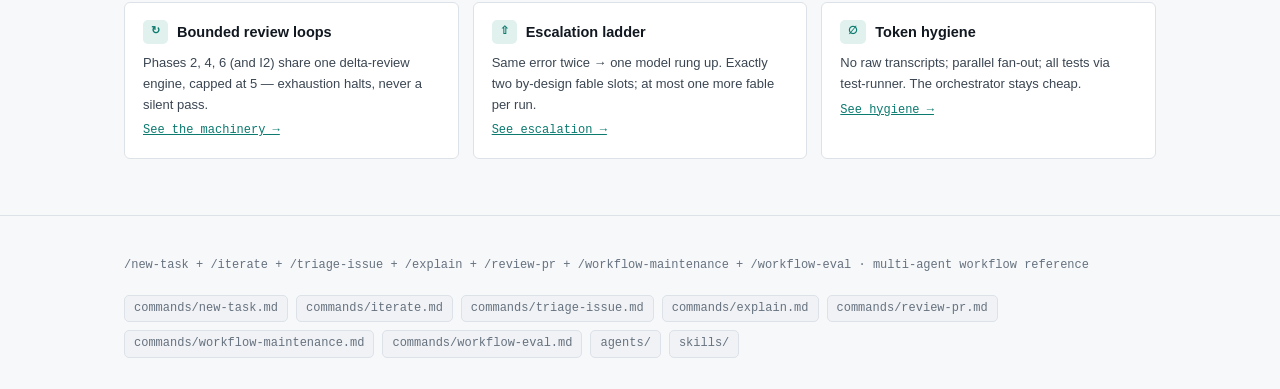
==== commit f8c7a1dd: "feat: add /explain — the cheap, fast, read-only codebase Q&A lane Classifies a codebase question int" ====
--- a/docs/guide/index.html
+++ b/docs/guide/index.html
@@ -17,6 +17,7 @@
       <a href="new-task.html">/new-task</a>
       <a href="iterate.html">/iterate</a>
       <a href="triage-issue.html">/triage-issue</a>
+      <a href="explain.html">/explain</a>
       <a href="review-pr.html">/review-pr</a>
     </div>
   </div>
@@ -118,6 +119,30 @@
     </div>
   </section>
 
+  <!-- ===== the cheap read lane ===== -->
+  <section>
+    <div class="wrap">
+      <div class="sec-head">
+        <p class="eyebrow">Just understand it</p>
+        <h2>The cheap read-only lane</h2>
+        <p>Not every question needs the lifecycle. <span class="mono">/explain</span> answers "how does X work / where is Y / <em>why</em> is Z this way" for the price of a few <span class="mono">haiku</span> searches — it classifies the question into one of seven cases and returns a grounded, cited answer in that case's fixed shape. No worktree, no gates, no writes.</p>
+      </div>
+      <div class="entries">
+        <a class="entry" href="explain.html" style="border-top-color:var(--explain)">
+          <span class="cmd-lg" style="color:var(--explain)">/explain</span>
+          <span class="role-lg">The cheap read-only lane</span>
+          <p>For understanding, not changing. Classifies into 7 cases (locate · mechanism · flow · architecture · impact · compare · why), sweeps with parallel <span class="mono">searcher</span>s on haiku/low effort, and synthesizes <strong>inline</strong> — no <span class="mono">architect</span>/opus. Every claim carries a <span class="mono">file:line</span>; anything absent is "not found," never invented.</p>
+          <div class="chips">
+            <span class="tag">Phases E0–E2</span>
+            <span class="tag">7 cases</span>
+            <span class="tag">haiku default</span>
+          </div>
+          <span class="go" style="color:var(--explain)">Dive into /explain <span class="ar">→</span></span>
+        </a>
+      </div>
+    </div>
+  </section>
+
   <!-- ===== the review lane ===== -->
   <section>
     <div class="wrap">
@@ -223,11 +248,12 @@
 
 <footer>
   <div class="wrap foot">
-    <span>/new-task + /iterate + /triage-issue + /review-pr + /workflow-maintenance + /workflow-eval · multi-agent workflow reference</span>
+    <span>/new-task + /iterate + /triage-issue + /explain + /review-pr + /workflow-maintenance + /workflow-eval · multi-agent workflow reference</span>
     <div class="paths">
       <span>commands/new-task.md</span>
       <span>commands/iterate.md</span>
       <span>commands/triage-issue.md</span>
+      <span>commands/explain.md</span>
       <span>commands/review-pr.md</span>
       <span>commands/workflow-maintenance.md</span>
       <span>commands/workflow-eval.md</span>
--- a/docs/guide/assets/style.css
+++ b/docs/guide/assets/style.css
@@ -18,6 +18,8 @@
     --pass-soft: #E2F0E7;
     --scoped: #2C5FA8;      /* blue — scoped / fast path */
     --scoped-soft: #E3ECF7;
+    --explain: #6D45C9;     /* violet — /explain (cheap read-only lane) */
+    --explain-soft: #ECE6F9;
 
     --radius: 10px;
     --radius-sm: 6px;
@@ -48,6 +50,8 @@
       --pass-soft: #14291D;
       --scoped: #6C9AE0;
       --scoped-soft: #16233A;
+      --explain: #A78BE0;
+      --explain-soft: #221A33;
       --shadow: 0 1px 2px rgba(0,0,0,.3), 0 10px 30px rgba(0,0,0,.35);
     }
   }
@@ -58,6 +62,7 @@
     --flow: #0B7A6F; --flow-soft: #E1F1EE; --gate: #B0730C; --gate-soft: #F8EEDC;
     --stakes: #A6231F; --stakes-soft: #F7E3E2; --pass: #2E7D4F; --pass-soft: #E2F0E7;
     --scoped: #2C5FA8; --scoped-soft: #E3ECF7;
+    --explain: #6D45C9; --explain-soft: #ECE6F9;
     --shadow: 0 1px 2px rgba(17,24,32,.04), 0 8px 24px rgba(17,24,32,.05);
   }
   :root[data-theme="dark"] {
@@ -67,6 +72,7 @@
     --flow: #2FB6A6; --flow-soft: #12312D; --gate: #E0A63E; --gate-soft: #33280F;
     --stakes: #E7645F; --stakes-soft: #331716; --pass: #57B87E; --pass-soft: #14291D;
     --scoped: #6C9AE0; --scoped-soft: #16233A;
+    --explain: #A78BE0; --explain-soft: #221A33;
     --shadow: 0 1px 2px rgba(0,0,0,.3), 0 10px 30px rgba(0,0,0,.35);
   }
 
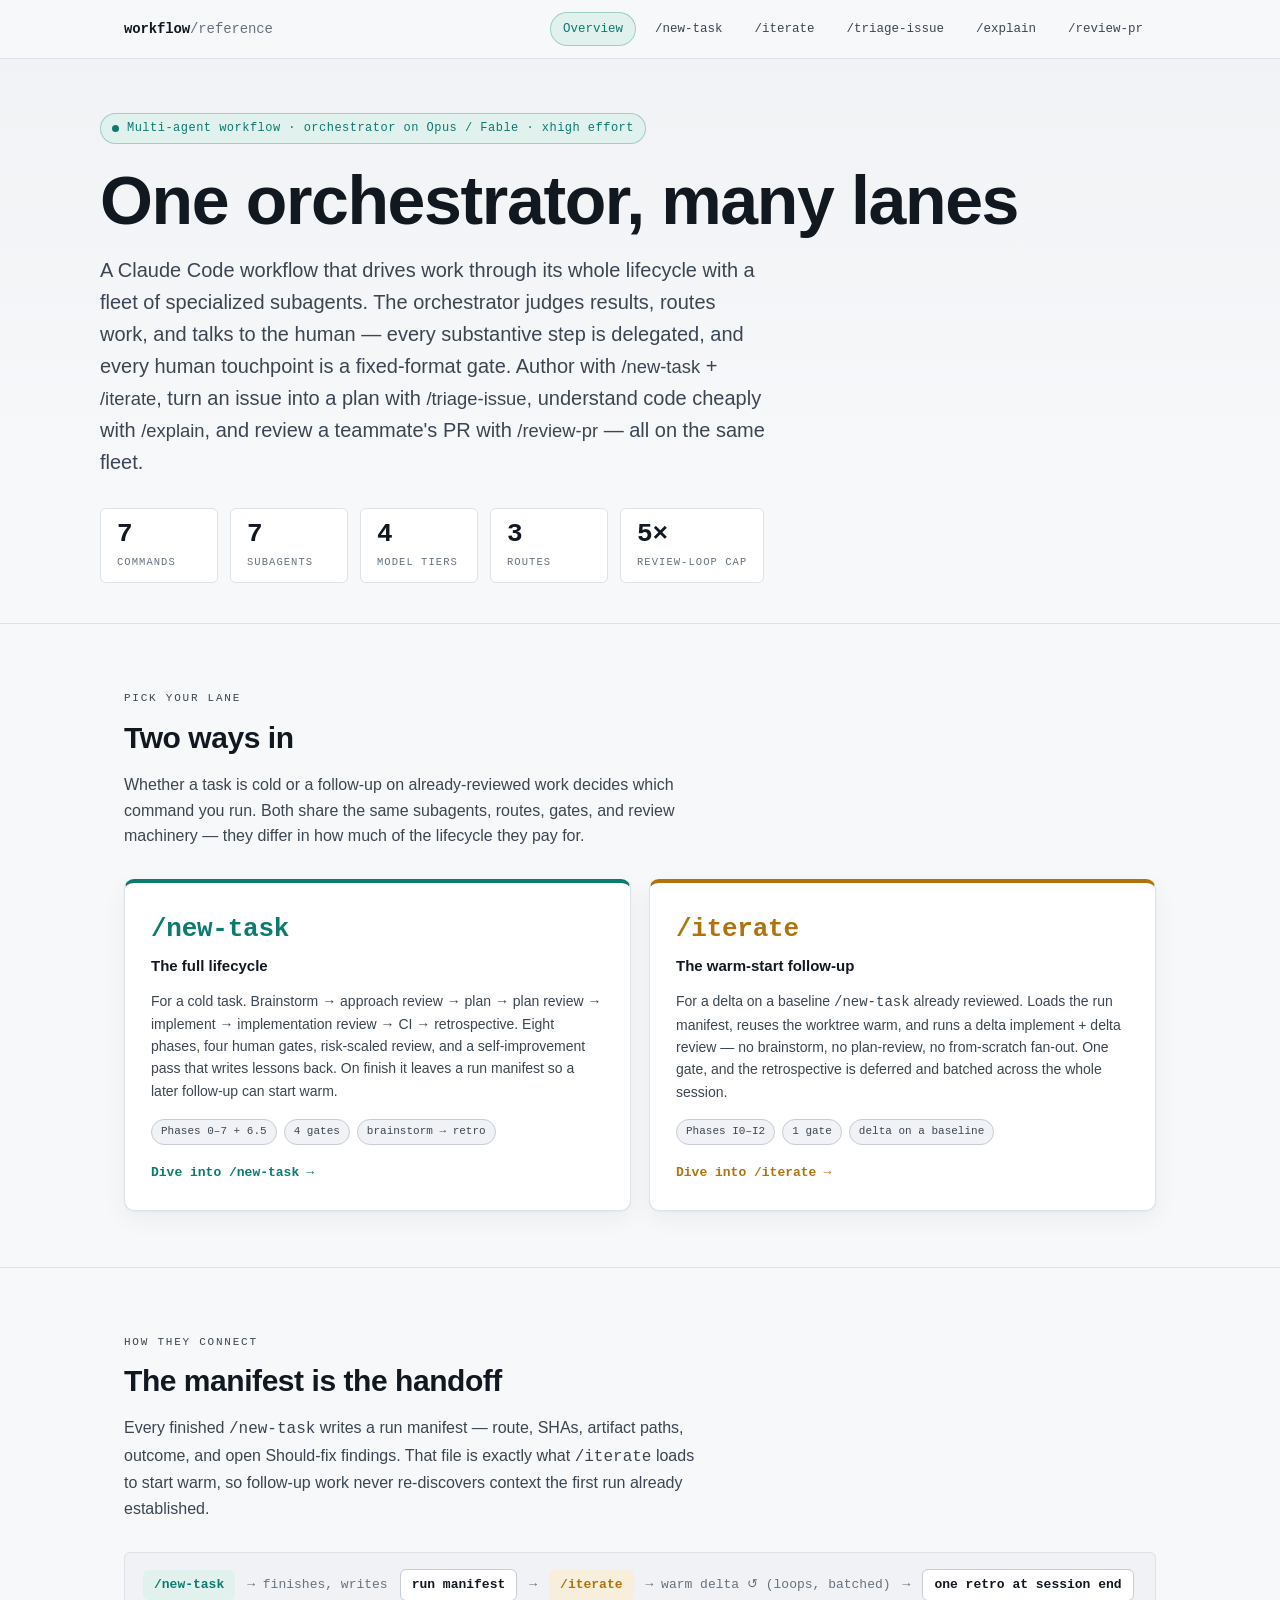
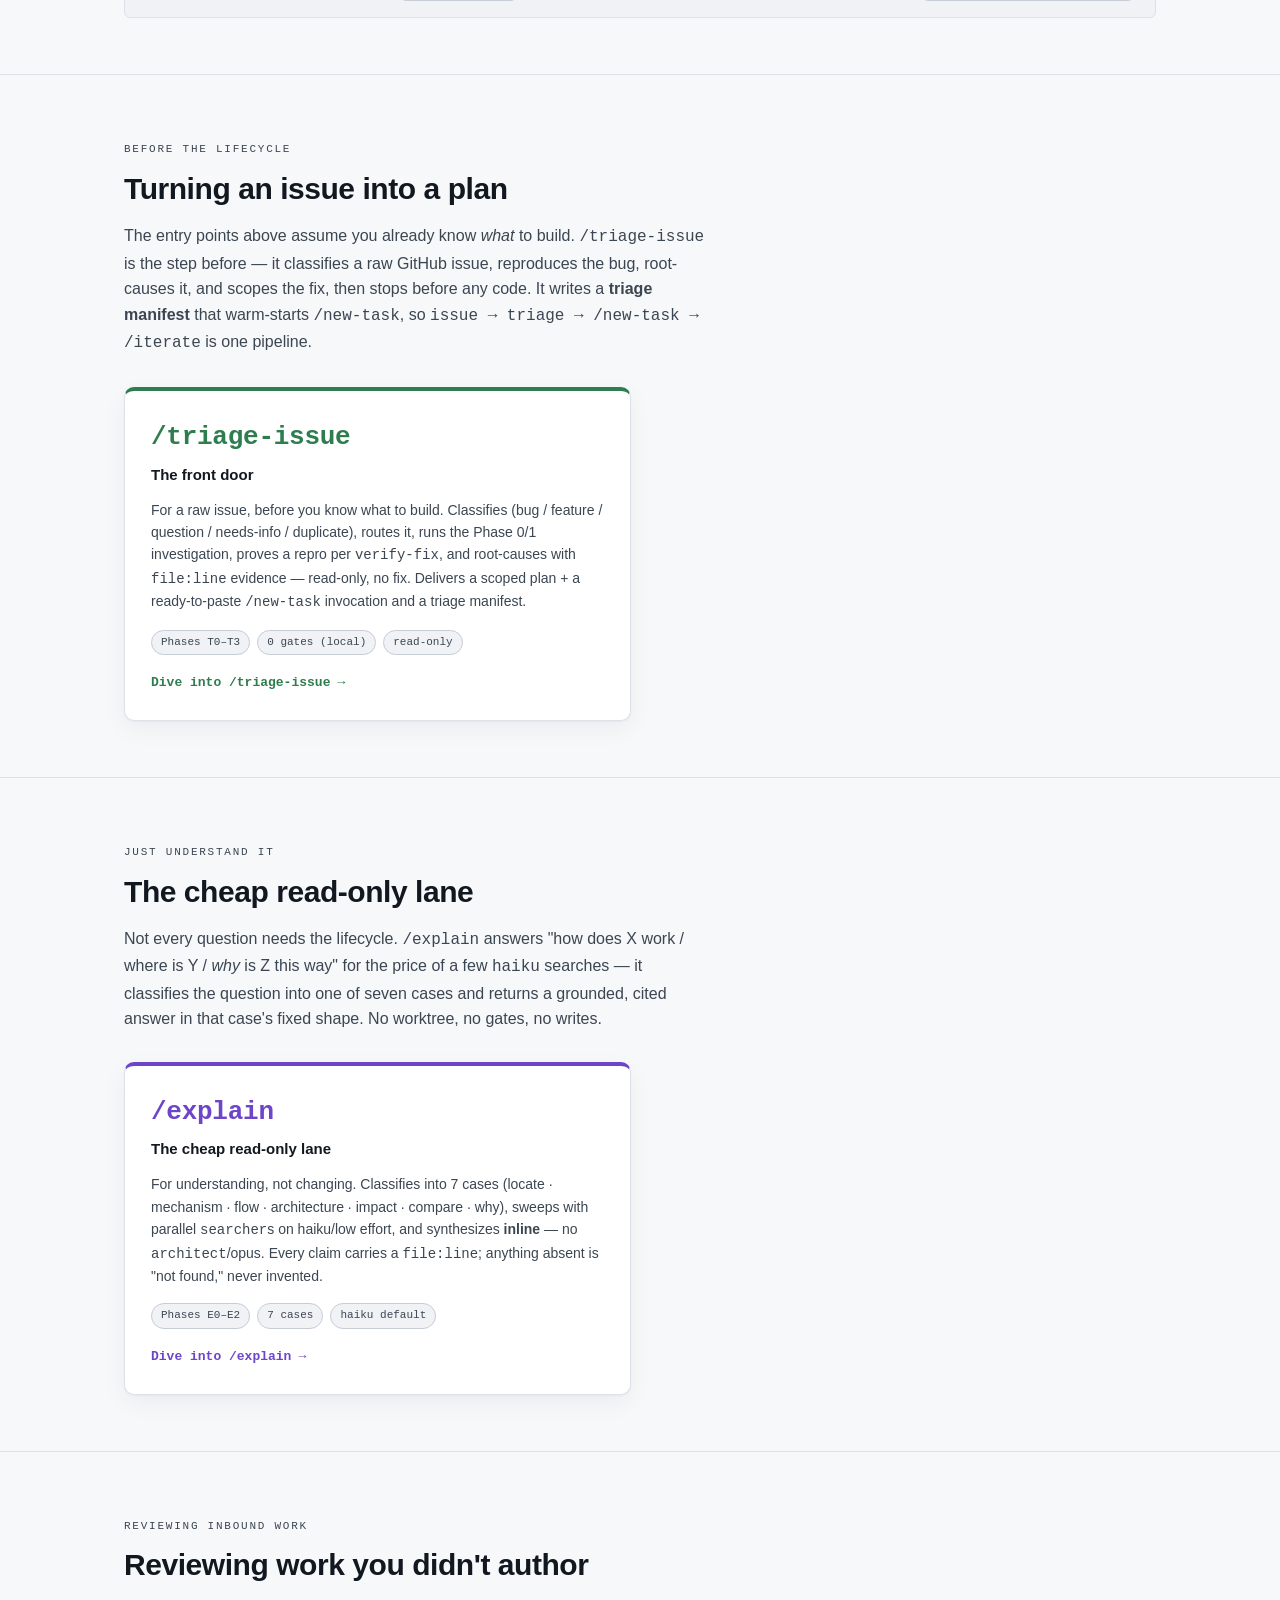
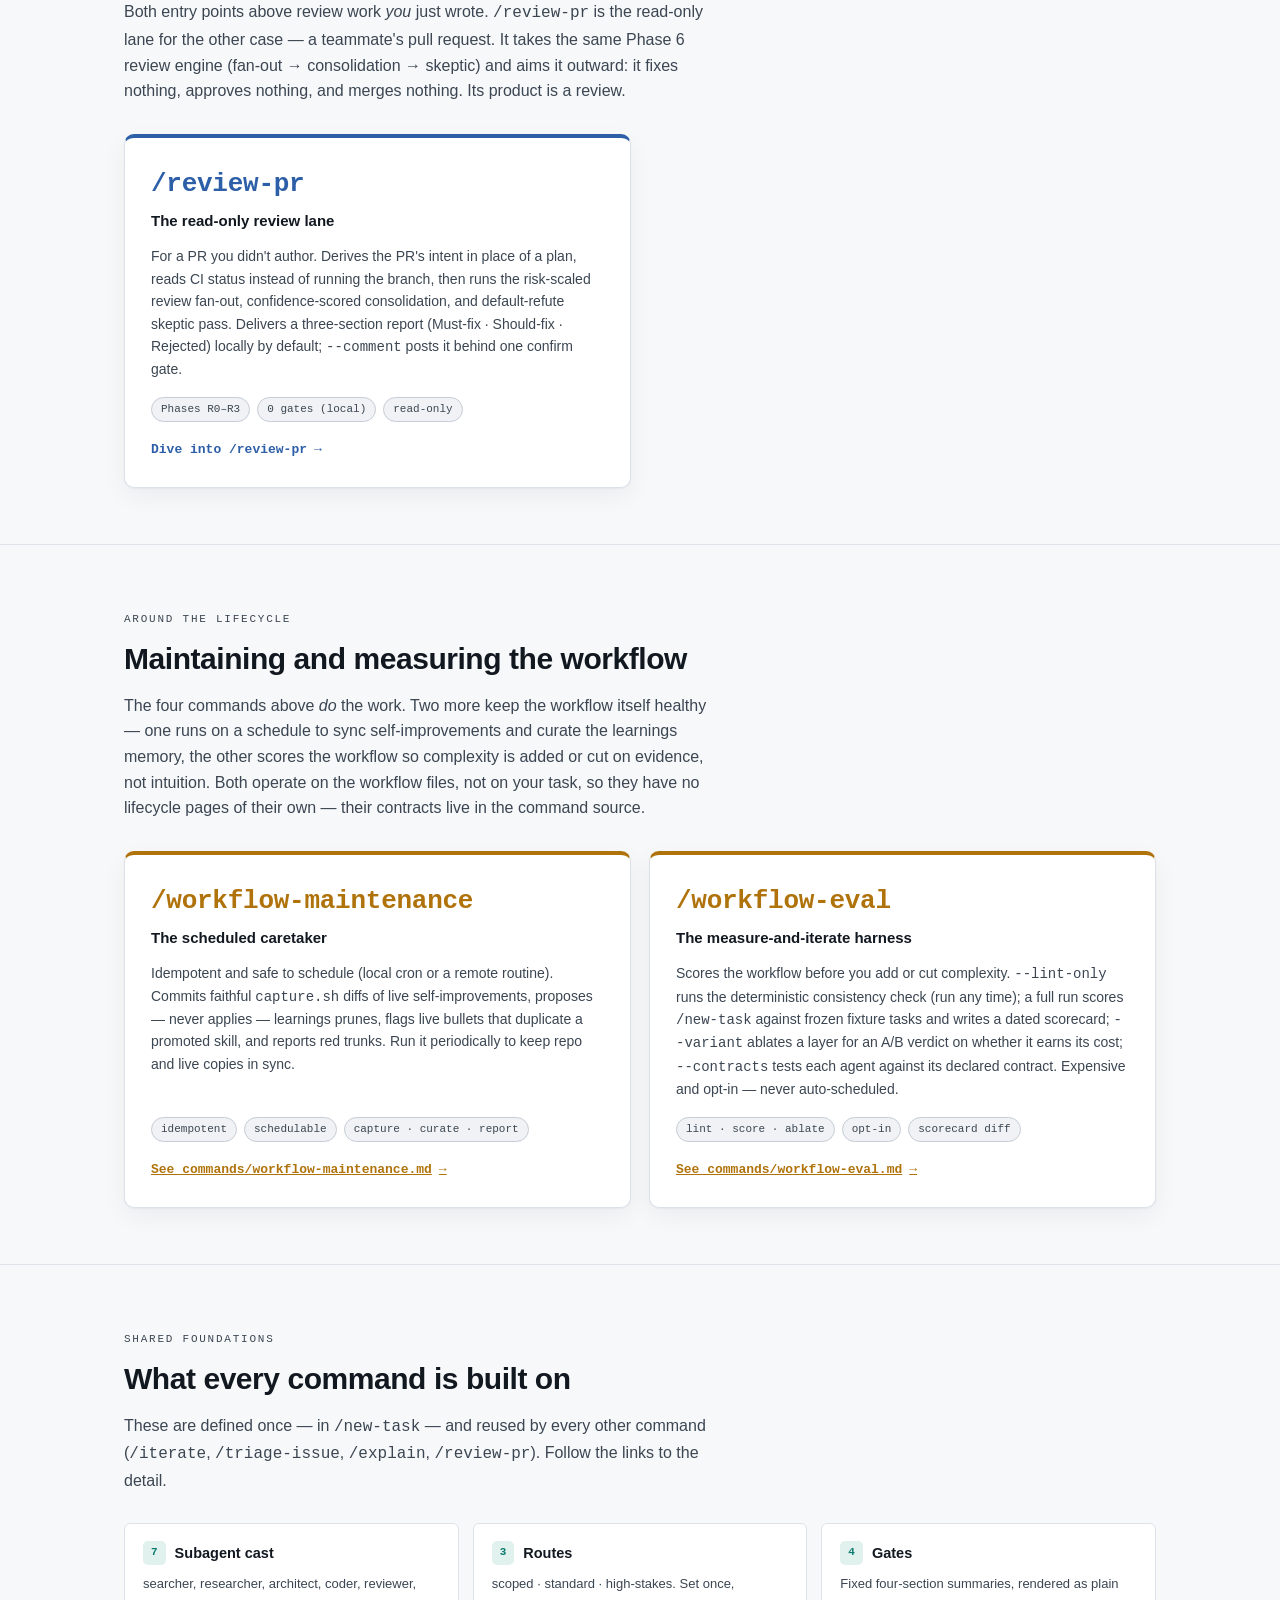
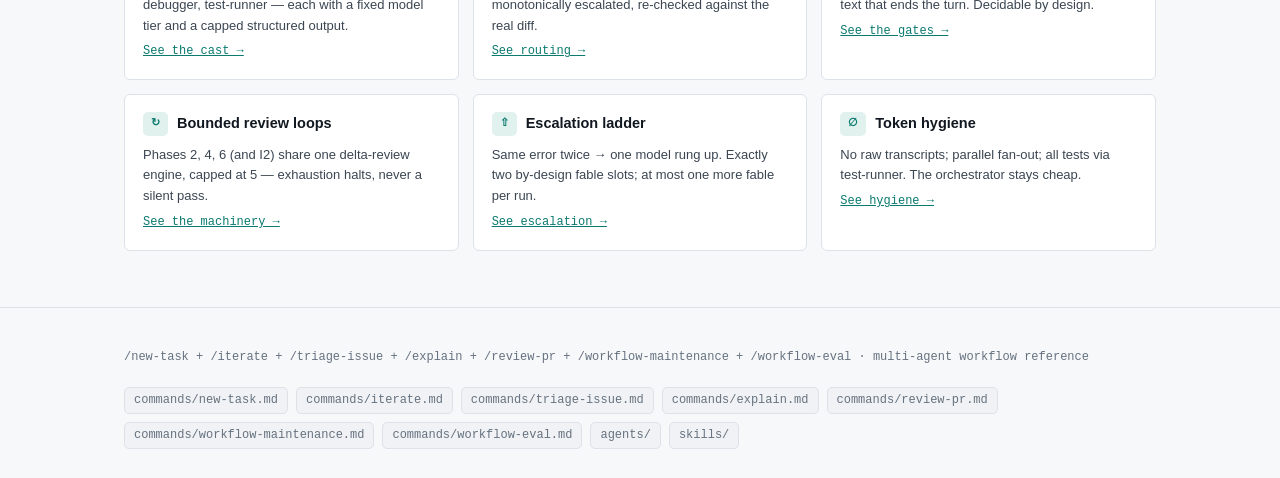
==== commit 0f5ab646: "evals: close /explain Flow + Compare cases (7/7) + richer fixture; guide overview Adds fixtures/app " ====
--- a/docs/guide/index.html
+++ b/docs/guide/index.html
@@ -3,7 +3,7 @@
 <head>
 <meta charset="utf-8">
 <meta name="viewport" content="width=device-width, initial-scale=1">
-<meta name="description" content="Overview of the multi-agent Claude Code workflow — one orchestrator, two entry points (/new-task, /iterate), the /triage-issue front door and /review-pr lane, plus /workflow-maintenance and /workflow-eval around the lifecycle.">
+<meta name="description" content="Overview of the multi-agent Claude Code workflow — one orchestrator and many lanes: /new-task + /iterate to author, /triage-issue to turn an issue into a plan, /explain to understand code cheaply, /review-pr to review a teammate's PR, plus /workflow-maintenance and /workflow-eval around the lifecycle.">
 <title>Workflow reference — overview</title>
 <link rel="stylesheet" href="assets/style.css">
 </head>
@@ -26,10 +26,10 @@
 <header>
   <div class="wrap head-grid">
     <span class="kicker"><span class="dot"></span>Multi-agent workflow · orchestrator on Opus / Fable · xhigh effort</span>
-    <h1>One orchestrator, two entry points</h1>
-    <p class="lede">A Claude Code workflow that drives a task through its whole lifecycle with a fleet of specialized subagents. The orchestrator judges results, routes work, and talks to the human — every substantive step is delegated, and every human touchpoint is a fixed-format gate. Start cold with <span class="cmd" style="font-size:.92em">/new-task</span>; follow up warm with <span class="cmd" style="font-size:.92em">/iterate</span>.</p>
+    <h1>One orchestrator, many lanes</h1>
+    <p class="lede">A Claude Code workflow that drives work through its whole lifecycle with a fleet of specialized subagents. The orchestrator judges results, routes work, and talks to the human — every substantive step is delegated, and every human touchpoint is a fixed-format gate. Author with <span class="cmd" style="font-size:.92em">/new-task</span> + <span class="cmd" style="font-size:.92em">/iterate</span>, turn an issue into a plan with <span class="cmd" style="font-size:.92em">/triage-issue</span>, understand code cheaply with <span class="cmd" style="font-size:.92em">/explain</span>, and review a teammate's PR with <span class="cmd" style="font-size:.92em">/review-pr</span> — all on the same fleet.</p>
     <div class="stat-row">
-      <div class="stat"><div class="n">2</div><div class="l">Entry points</div></div>
+      <div class="stat"><div class="n">7</div><div class="l">Commands</div></div>
       <div class="stat"><div class="n">7</div><div class="l">Subagents</div></div>
       <div class="stat"><div class="n">4</div><div class="l">Model tiers</div></div>
       <div class="stat"><div class="n">3</div><div class="l">Routes</div></div>
@@ -147,7 +147,7 @@
   <section>
     <div class="wrap">
       <div class="sec-head">
-        <p class="eyebrow">A third lane</p>
+        <p class="eyebrow">Reviewing inbound work</p>
         <h2>Reviewing work you didn't author</h2>
         <p>Both entry points above review work <em>you</em> just wrote. <span class="mono">/review-pr</span> is the read-only lane for the other case — a teammate's pull request. It takes the same Phase 6 review engine (fan-out → consolidation → skeptic) and aims it outward: it fixes nothing, approves nothing, and merges nothing. Its product is a review.</p>
       </div>
@@ -207,8 +207,8 @@
     <div class="wrap">
       <div class="sec-head">
         <p class="eyebrow">Shared foundations</p>
-        <h2>What both commands are built on</h2>
-        <p>These are defined once — in <span class="mono">/new-task</span> — and reused verbatim by <span class="mono">/iterate</span>. Follow the links to the detail.</p>
+        <h2>What every command is built on</h2>
+        <p>These are defined once — in <span class="mono">/new-task</span> — and reused by every other command (<span class="mono">/iterate</span>, <span class="mono">/triage-issue</span>, <span class="mono">/explain</span>, <span class="mono">/review-pr</span>). Follow the links to the detail.</p>
       </div>
       <div class="found">
         <div class="fcard">
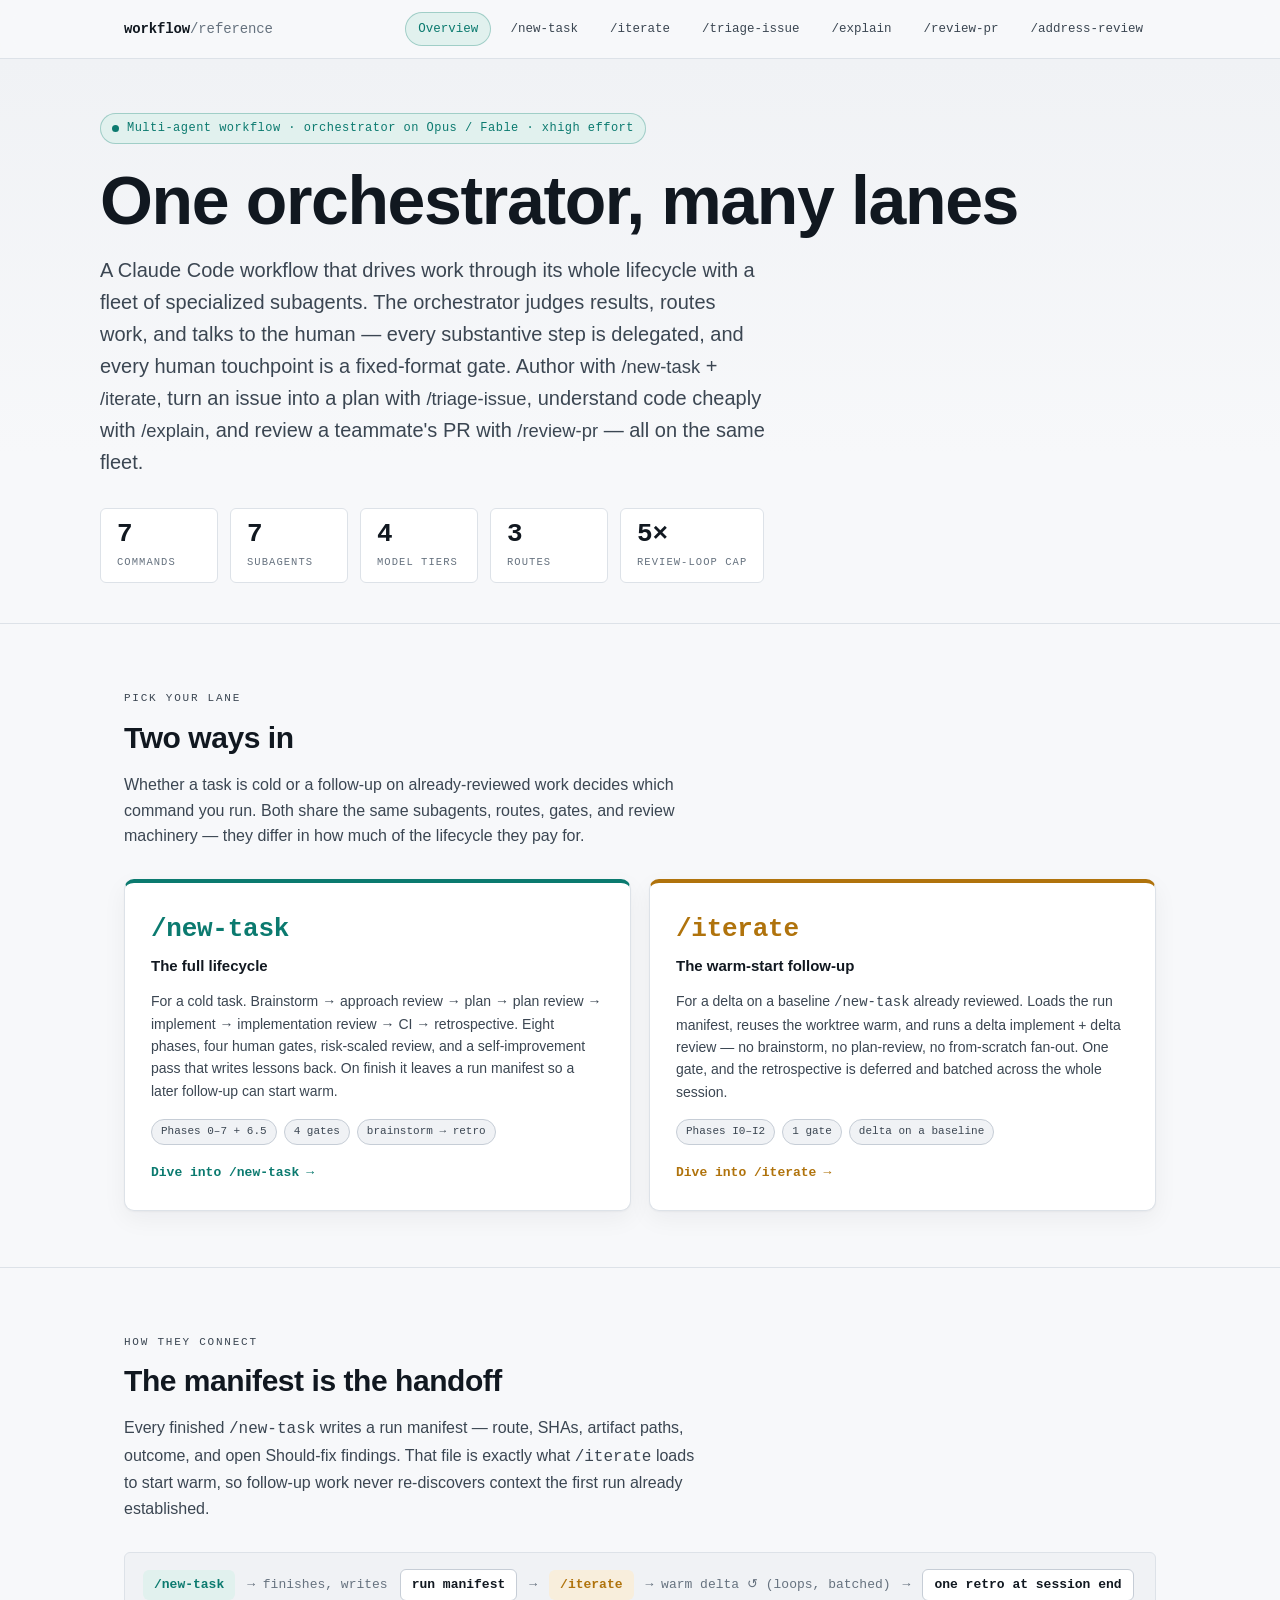
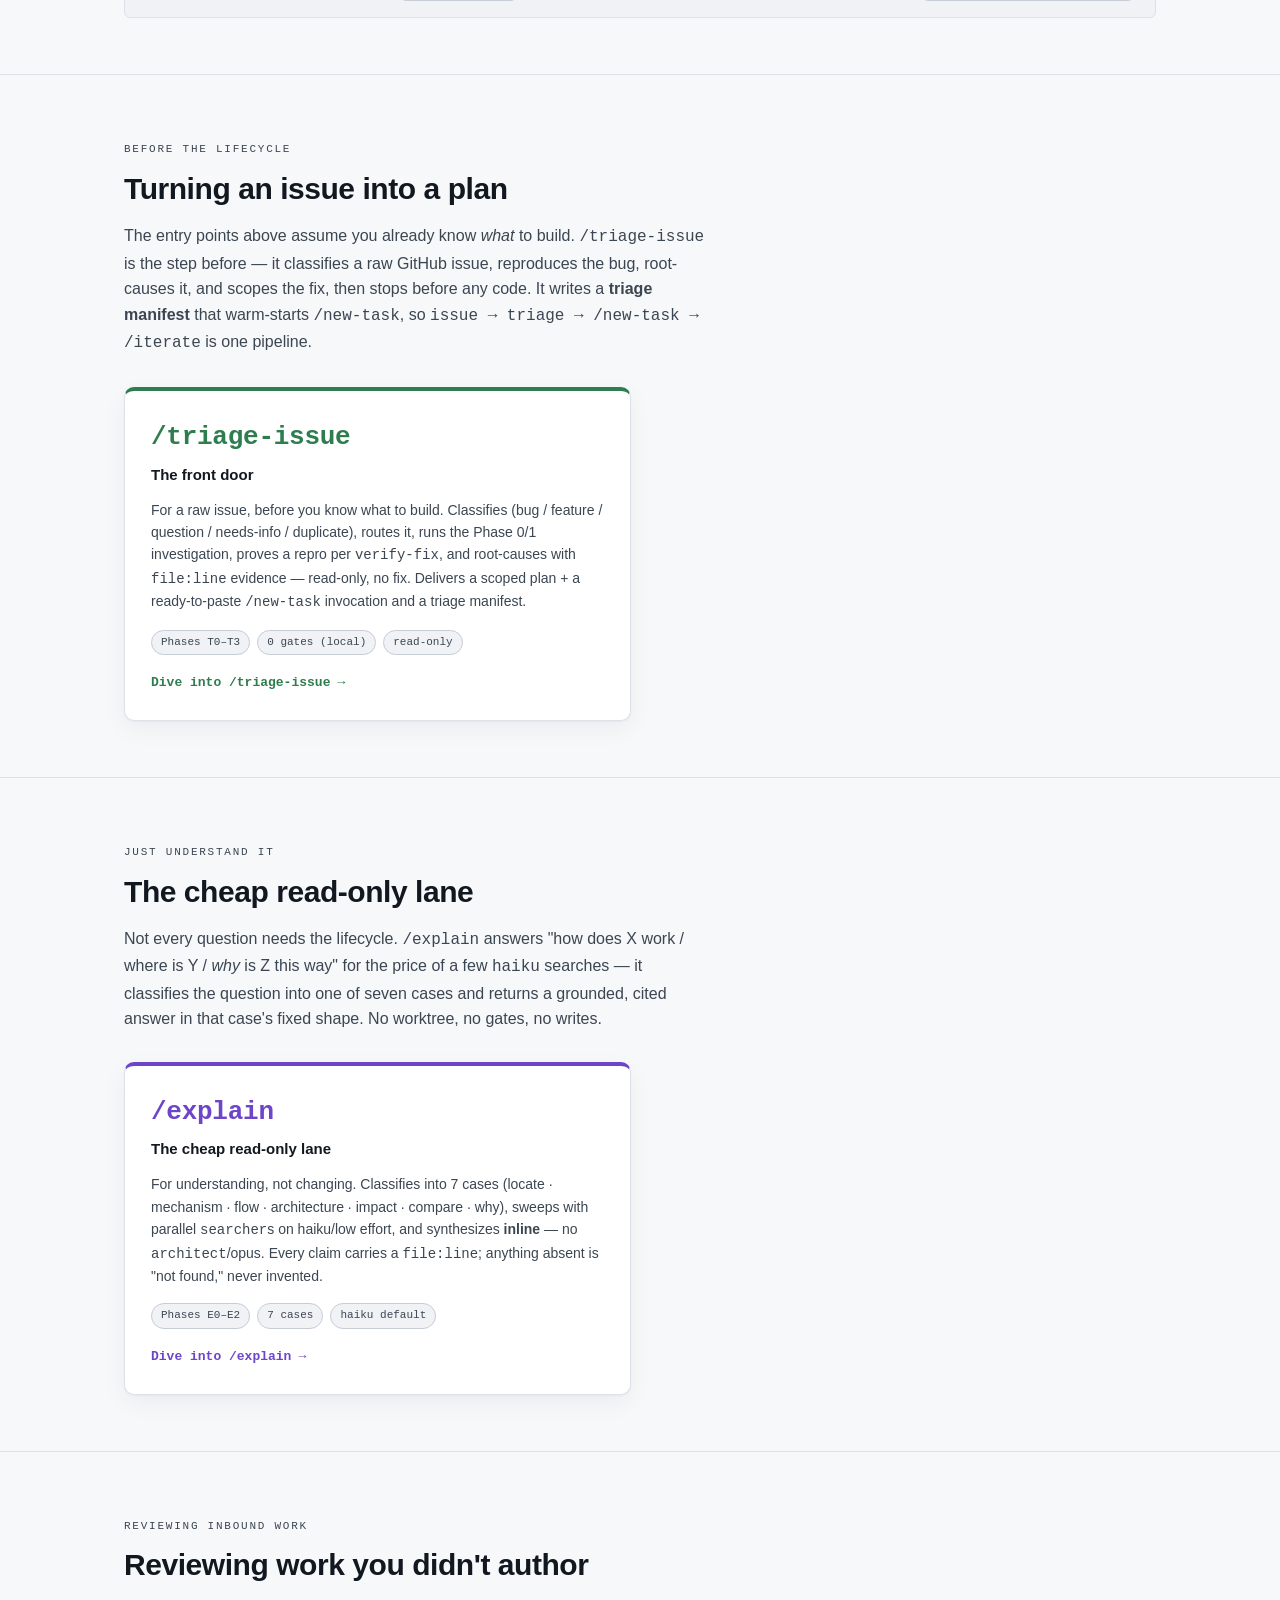
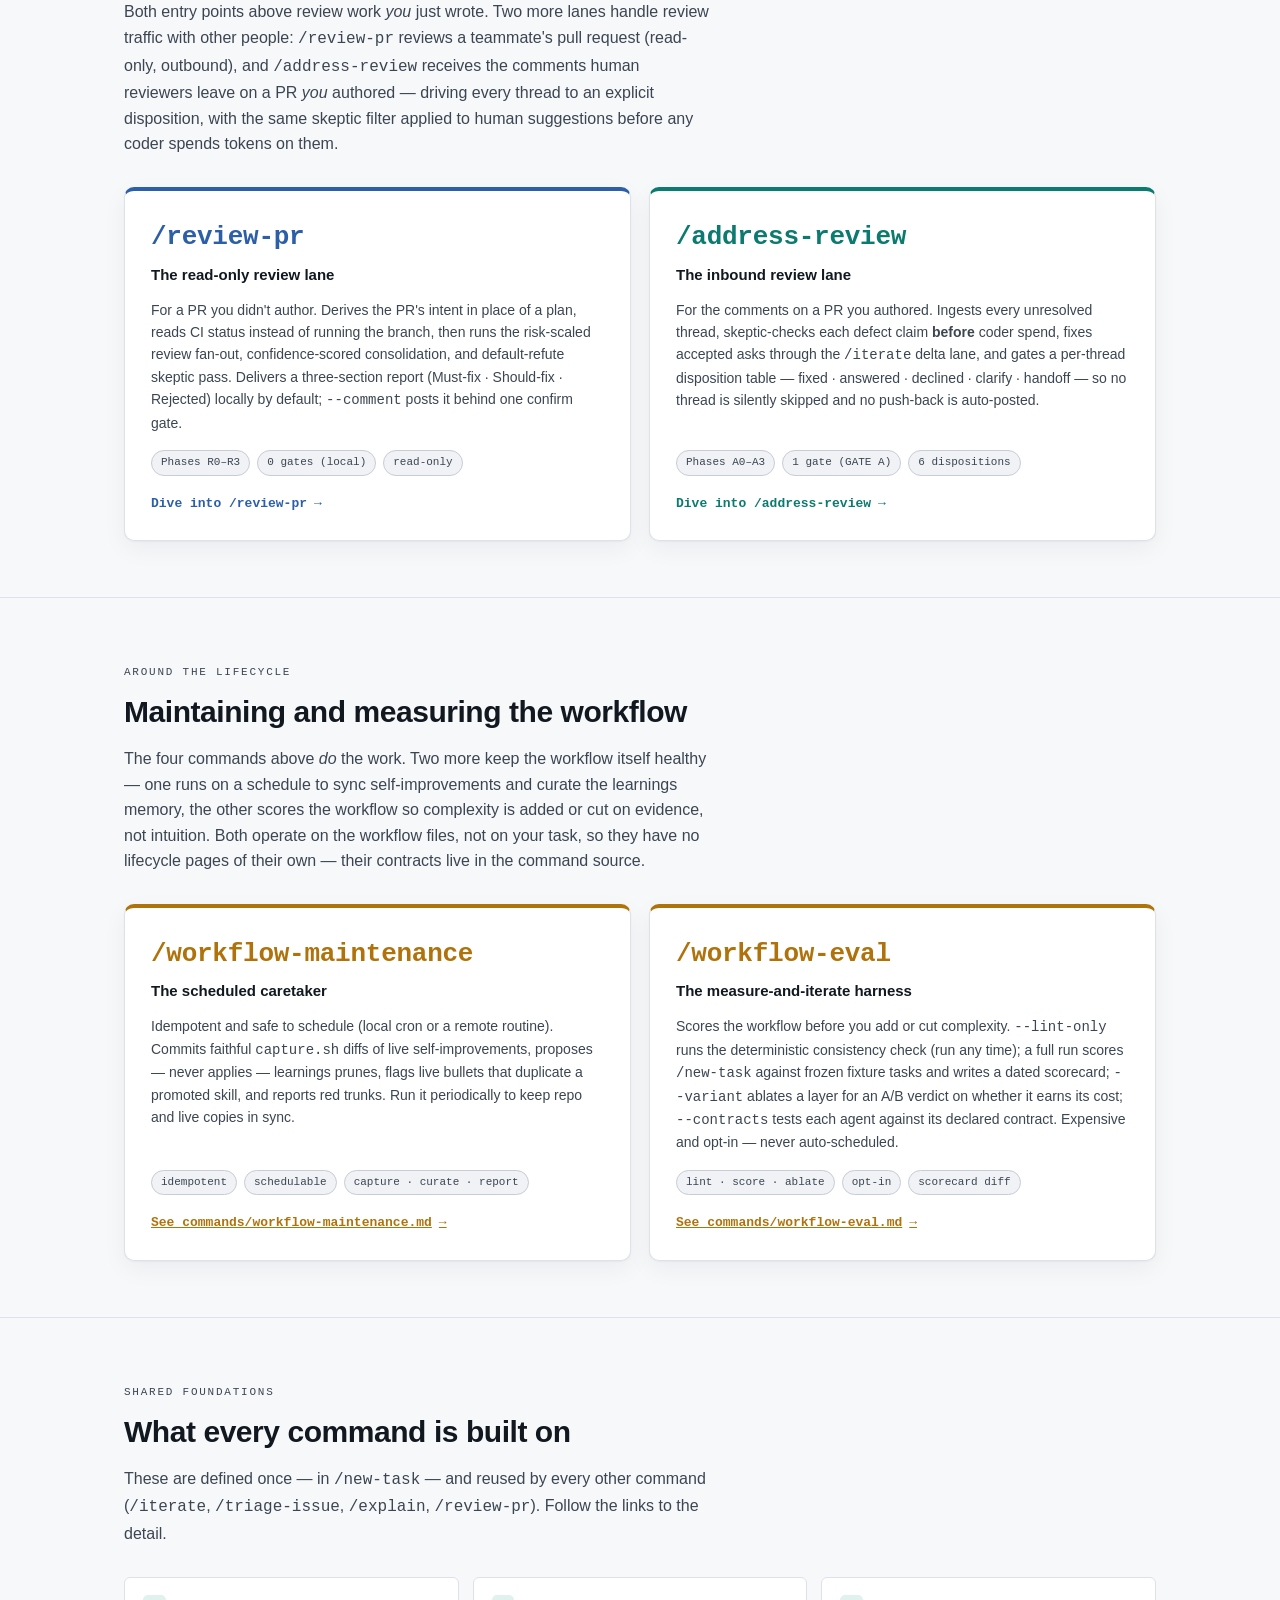
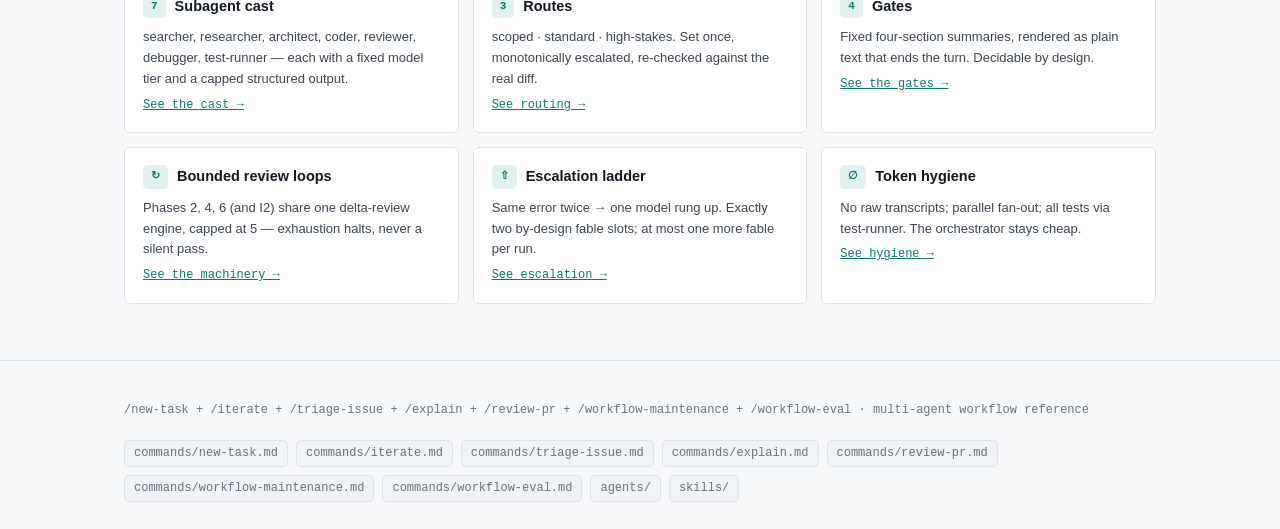
==== commit 47eff0d2: "feat: add /address-review — act on inbound review comments on a PR you authored Ingest unresolved th" ====
--- a/docs/guide/index.html
+++ b/docs/guide/index.html
@@ -19,6 +19,7 @@
       <a href="triage-issue.html">/triage-issue</a>
       <a href="explain.html">/explain</a>
       <a href="review-pr.html">/review-pr</a>
+      <a href="address-review.html">/address-review</a>
     </div>
   </div>
 </nav>
@@ -149,7 +150,7 @@
       <div class="sec-head">
         <p class="eyebrow">Reviewing inbound work</p>
         <h2>Reviewing work you didn't author</h2>
-        <p>Both entry points above review work <em>you</em> just wrote. <span class="mono">/review-pr</span> is the read-only lane for the other case — a teammate's pull request. It takes the same Phase 6 review engine (fan-out → consolidation → skeptic) and aims it outward: it fixes nothing, approves nothing, and merges nothing. Its product is a review.</p>
+        <p>Both entry points above review work <em>you</em> just wrote. Two more lanes handle review traffic with other people: <span class="mono">/review-pr</span> reviews a teammate's pull request (read-only, outbound), and <span class="mono">/address-review</span> receives the comments human reviewers leave on a PR <em>you</em> authored — driving every thread to an explicit disposition, with the same skeptic filter applied to human suggestions before any coder spends tokens on them.</p>
       </div>
       <div class="entries">
         <a class="entry" href="review-pr.html" style="border-top-color:var(--scoped)">
@@ -162,6 +163,17 @@
             <span class="tag">read-only</span>
           </div>
           <span class="go" style="color:var(--scoped)">Dive into /review-pr <span class="ar">→</span></span>
+        </a>
+        <a class="entry" href="address-review.html" style="border-top-color:var(--flow)">
+          <span class="cmd-lg" style="color:var(--flow)">/address-review</span>
+          <span class="role-lg">The inbound review lane</span>
+          <p>For the comments on a PR you authored. Ingests every unresolved thread, skeptic-checks each defect claim <strong>before</strong> coder spend, fixes accepted asks through the <span class="mono">/iterate</span> delta lane, and gates a per-thread disposition table — fixed · answered · declined · clarify · handoff — so no thread is silently skipped and no push-back is auto-posted.</p>
+          <div class="chips">
+            <span class="tag">Phases A0–A3</span>
+            <span class="tag">1 gate (GATE A)</span>
+            <span class="tag">6 dispositions</span>
+          </div>
+          <span class="go" style="color:var(--flow)">Dive into /address-review <span class="ar">→</span></span>
         </a>
       </div>
     </div>
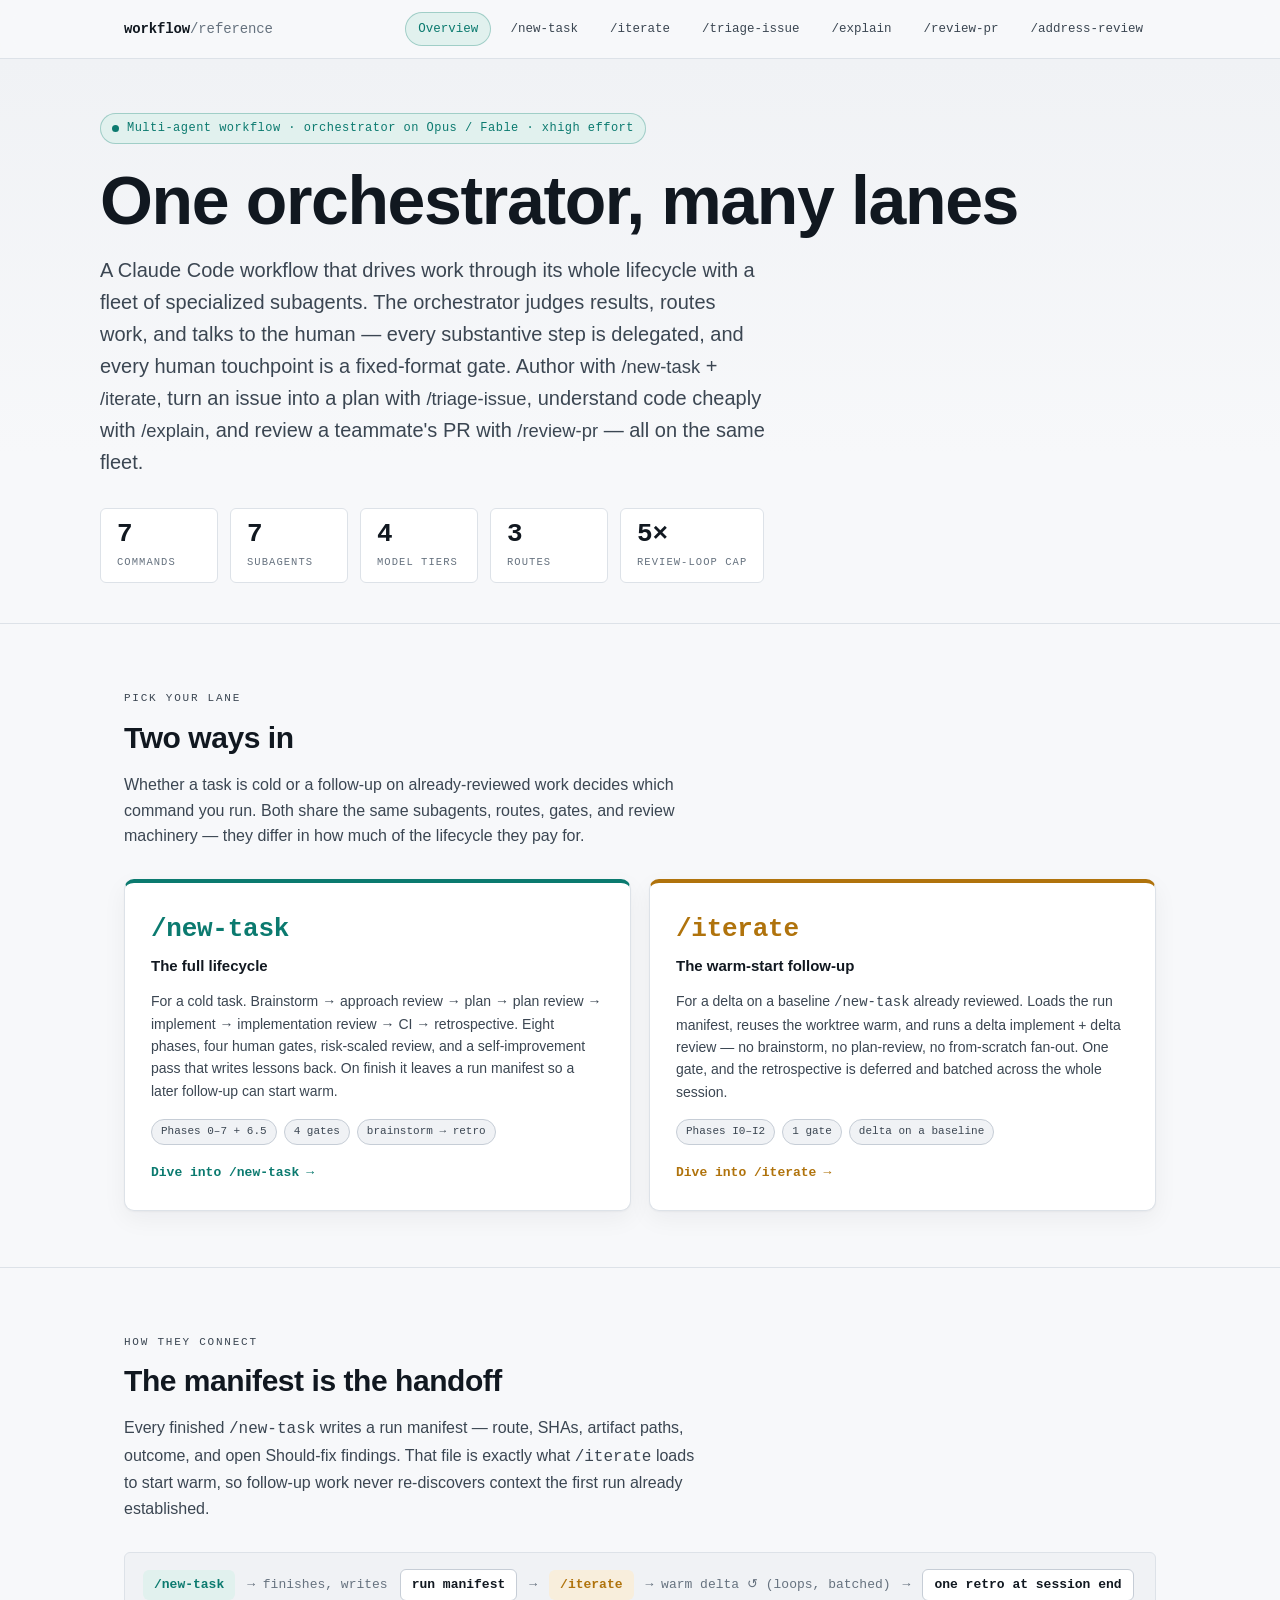
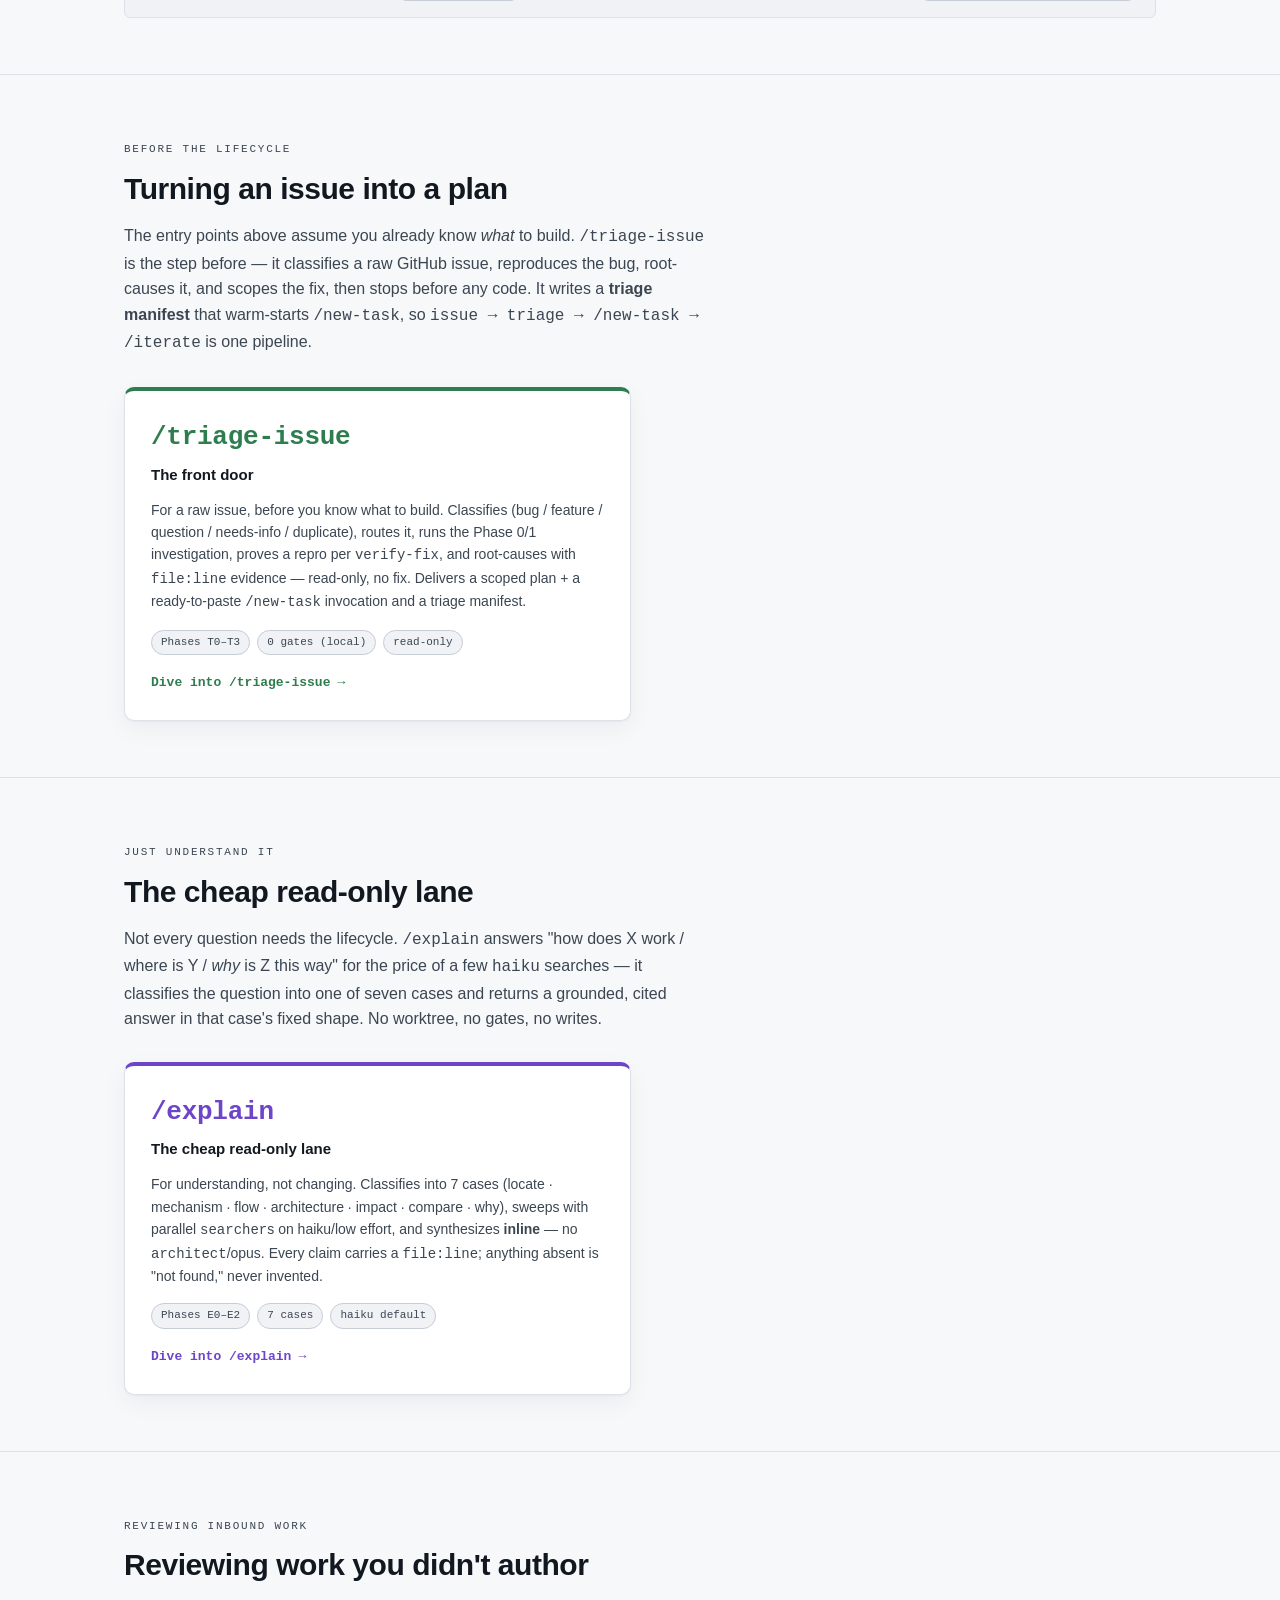
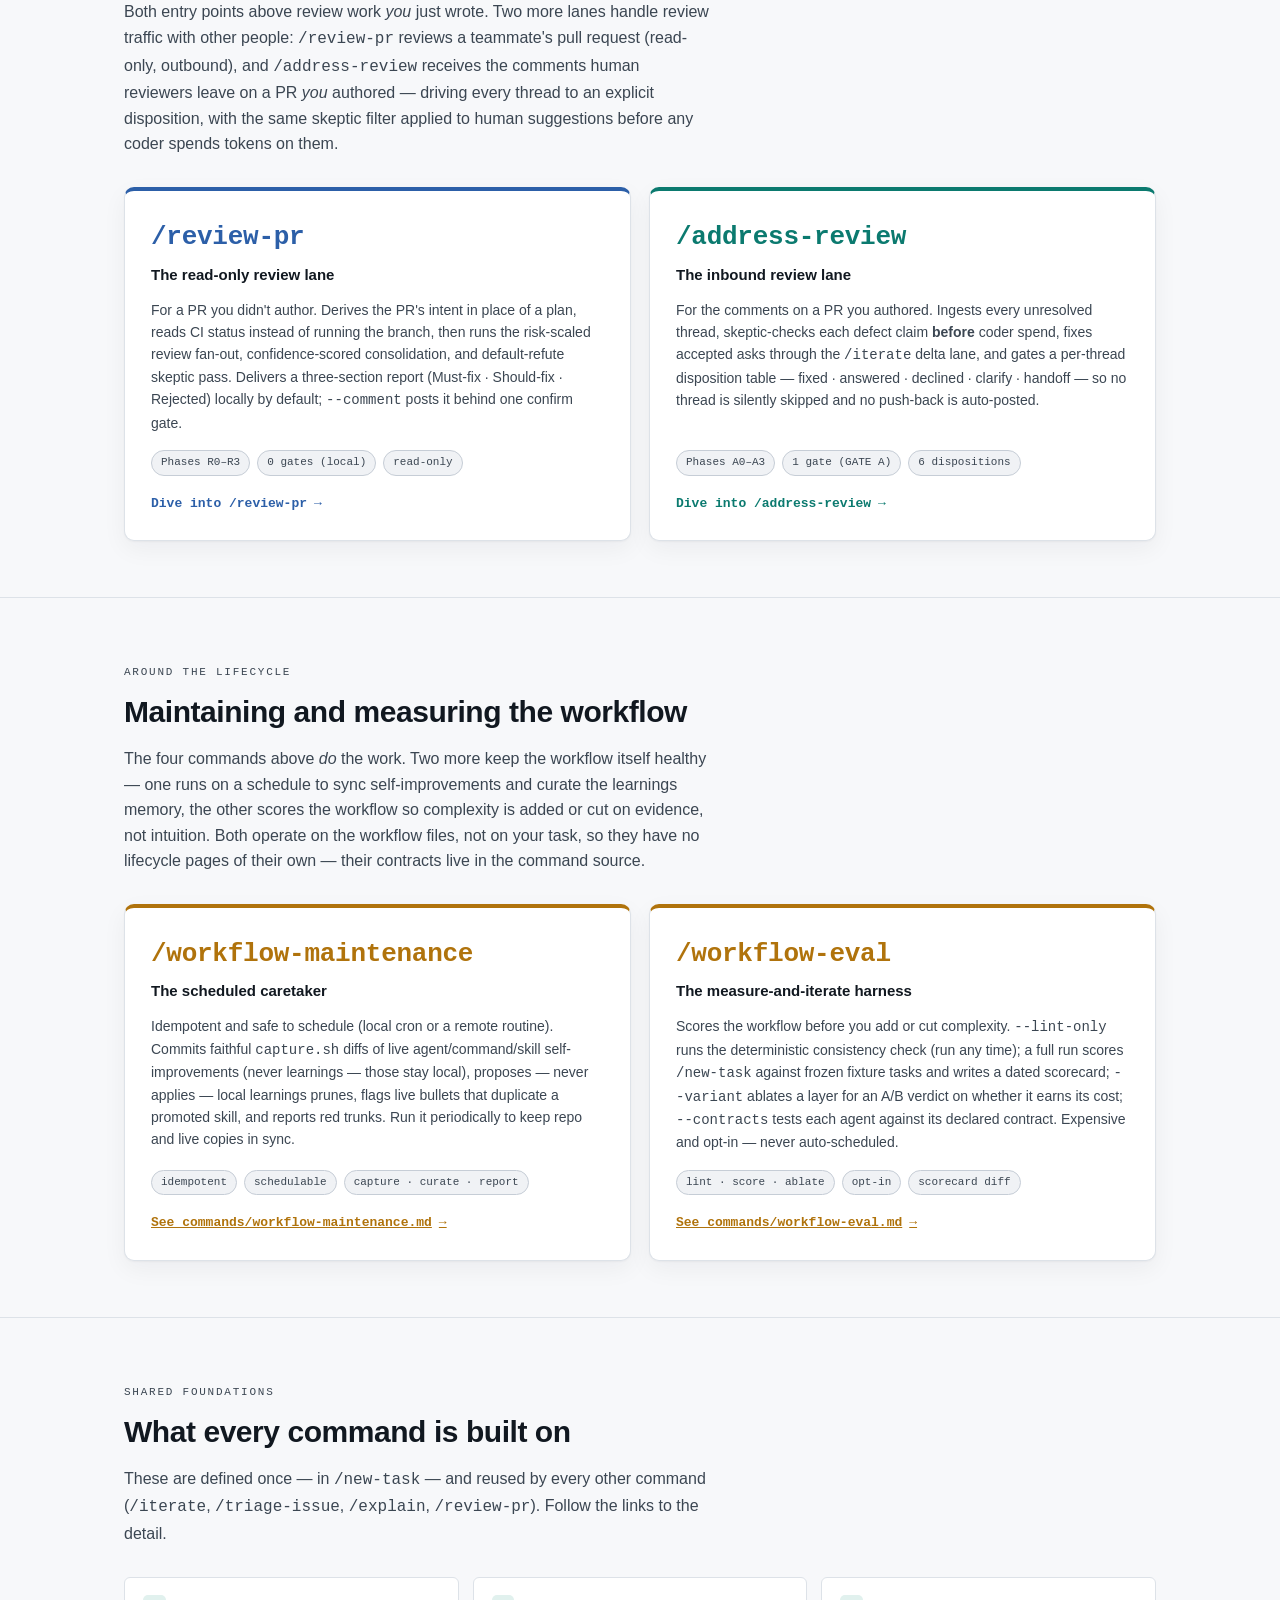
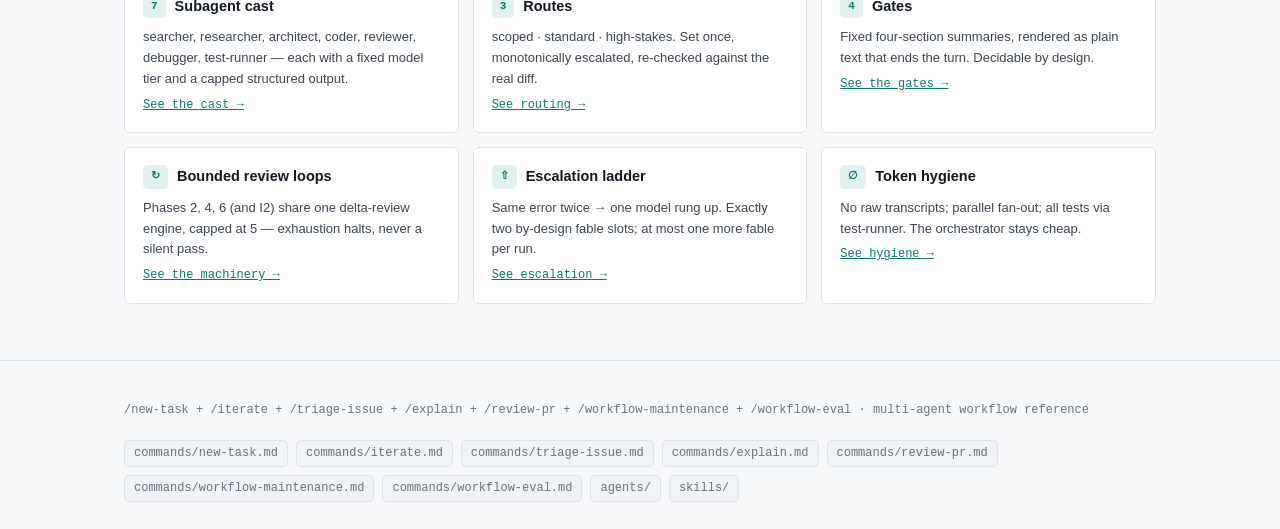
==== commit e85a5983: "Keep learnings local: clean-slate seed, never versioned Learnings are runtime state that should stay" ====
--- a/docs/guide/index.html
+++ b/docs/guide/index.html
@@ -191,7 +191,7 @@
         <div class="entry" style="border-top-color:var(--gate)">
           <span class="cmd-lg" style="color:var(--gate)">/workflow-maintenance</span>
           <span class="role-lg">The scheduled caretaker</span>
-          <p>Idempotent and safe to schedule (local cron or a remote routine). Commits faithful <span class="mono">capture.sh</span> diffs of live self-improvements, proposes — never applies — learnings prunes, flags live bullets that duplicate a promoted skill, and reports red trunks. Run it periodically to keep repo and live copies in sync.</p>
+          <p>Idempotent and safe to schedule (local cron or a remote routine). Commits faithful <span class="mono">capture.sh</span> diffs of live agent/command/skill self-improvements (never learnings — those stay local), proposes — never applies — local learnings prunes, flags live bullets that duplicate a promoted skill, and reports red trunks. Run it periodically to keep repo and live copies in sync.</p>
           <div class="chips">
             <span class="tag">idempotent</span>
             <span class="tag">schedulable</span>
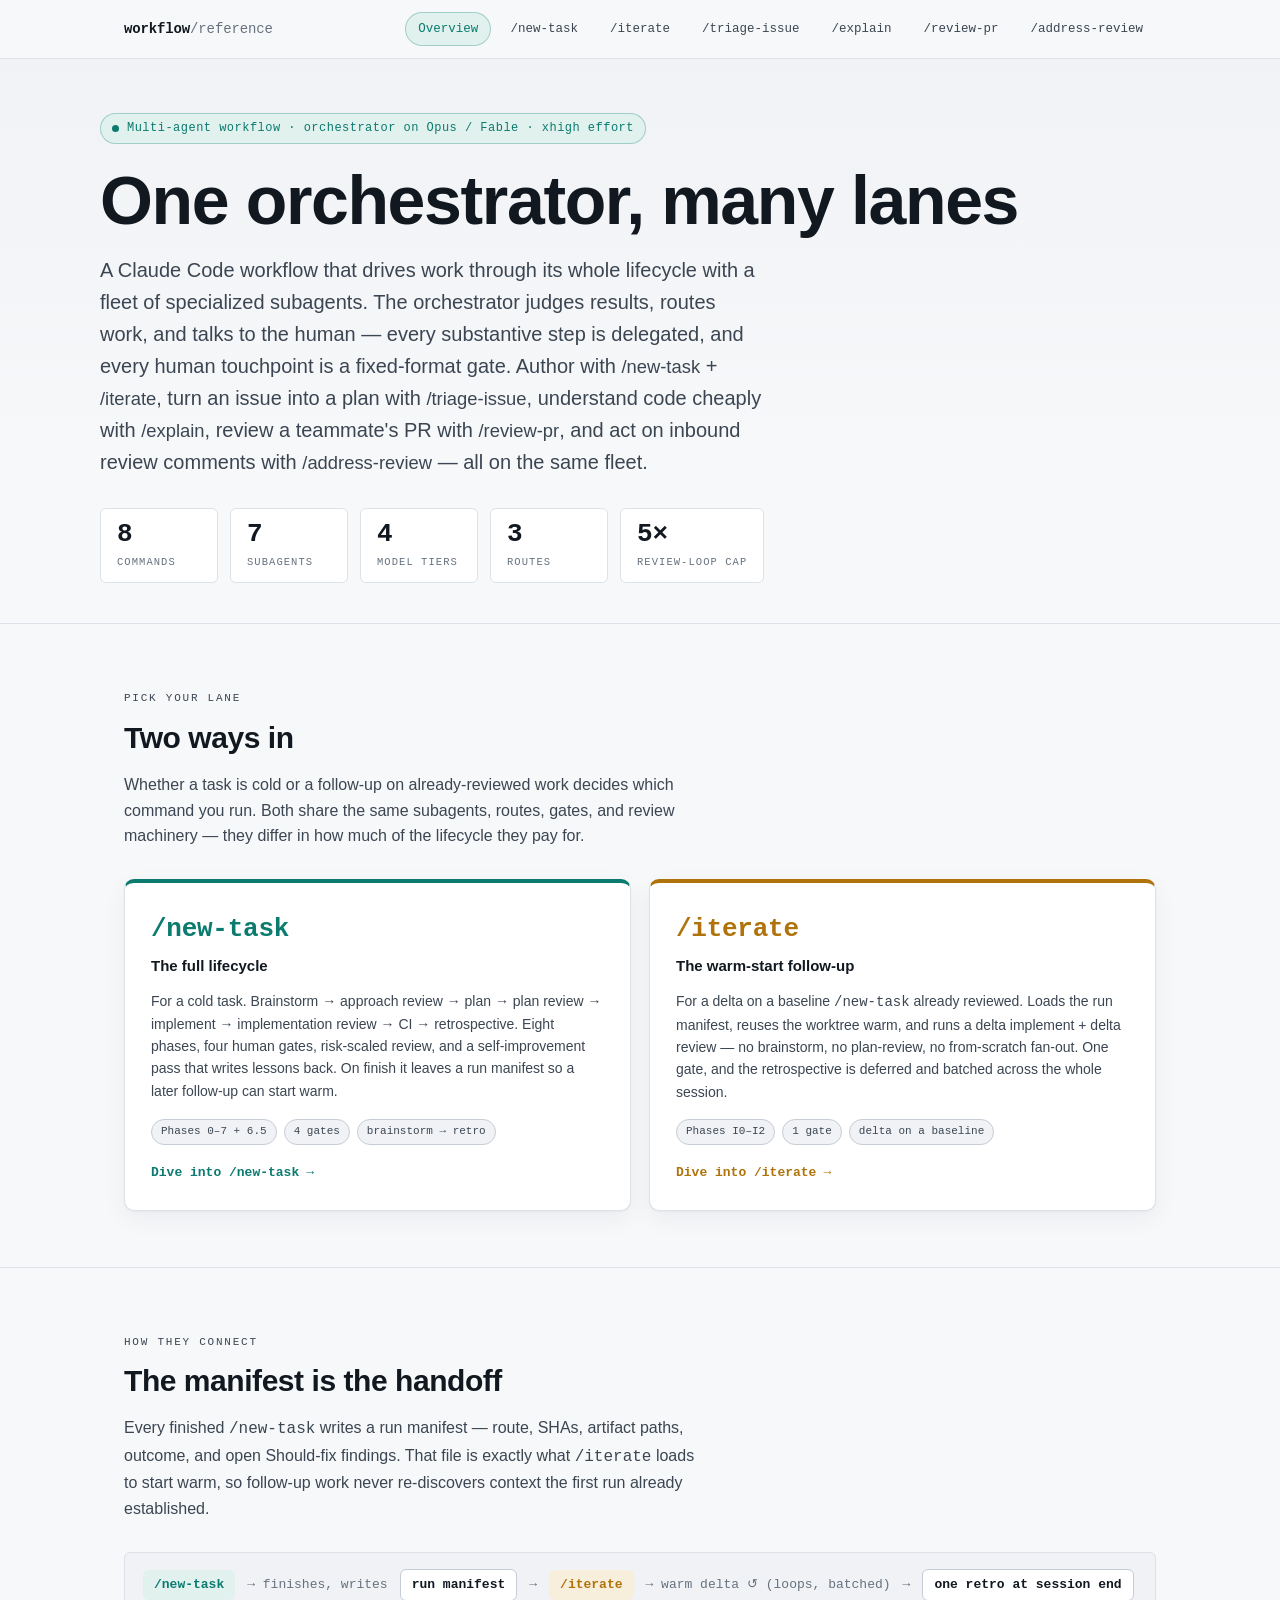
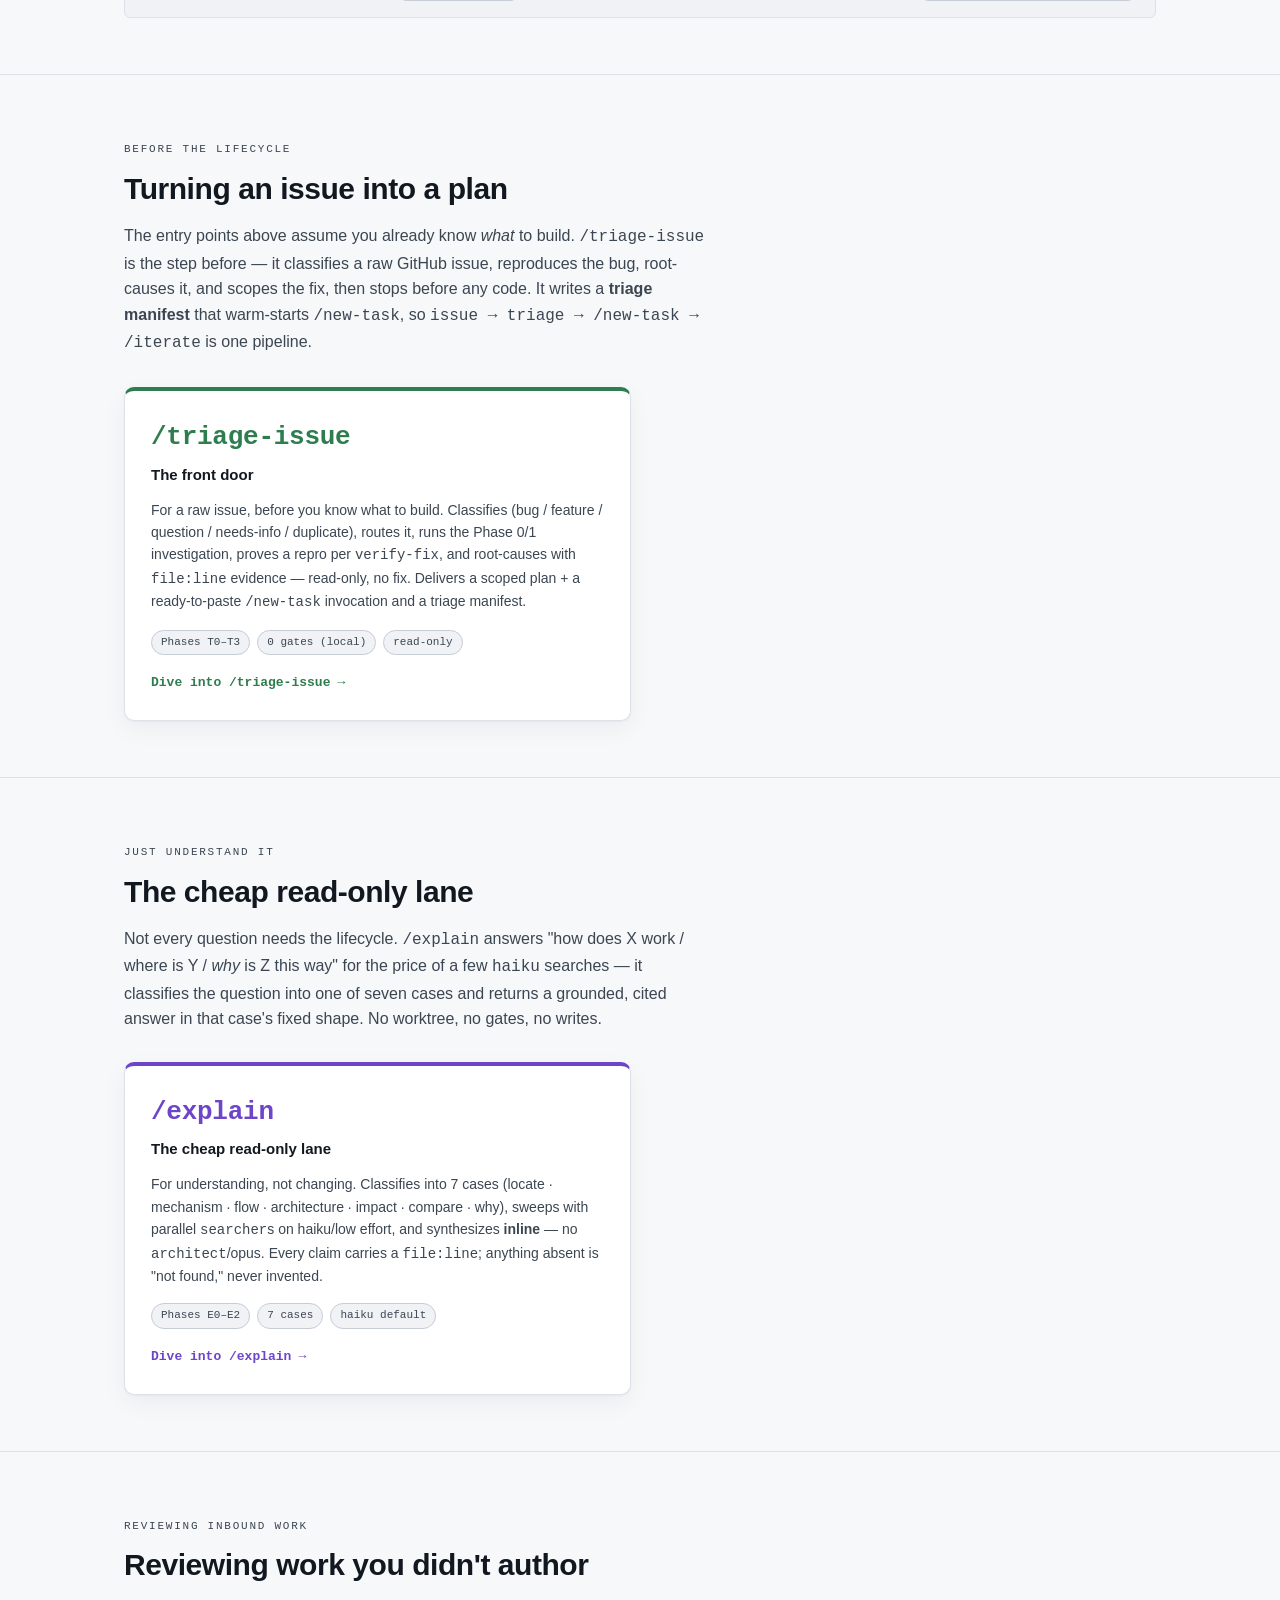
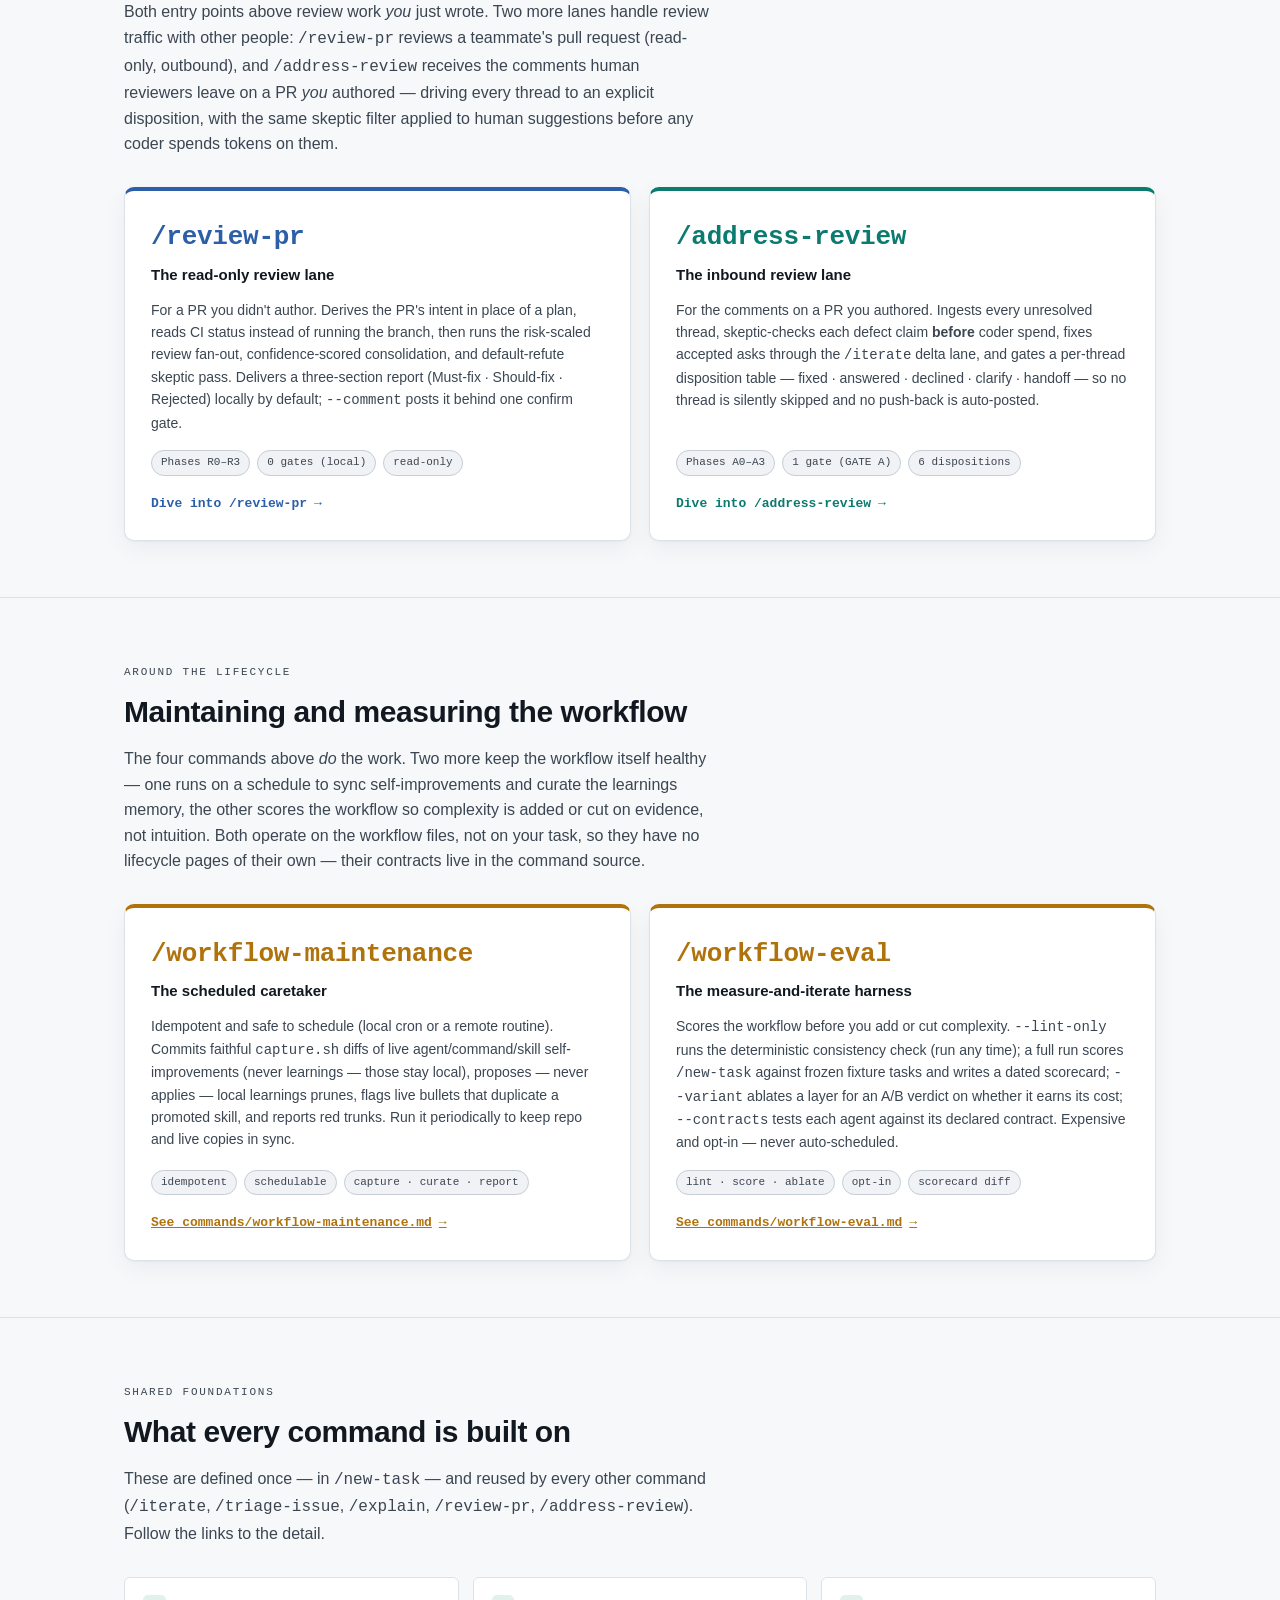
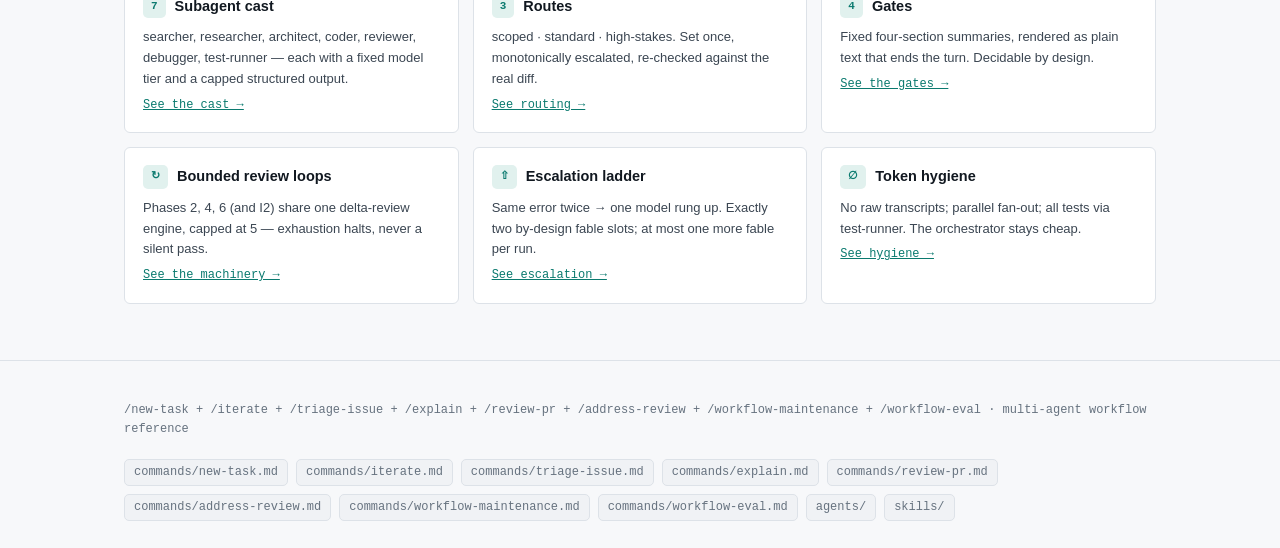
==== commit 328870f0: "docs: sync guide + README with address-review and codex-review skill The guide overview never folded" ====
--- a/docs/guide/index.html
+++ b/docs/guide/index.html
@@ -3,7 +3,7 @@
 <head>
 <meta charset="utf-8">
 <meta name="viewport" content="width=device-width, initial-scale=1">
-<meta name="description" content="Overview of the multi-agent Claude Code workflow — one orchestrator and many lanes: /new-task + /iterate to author, /triage-issue to turn an issue into a plan, /explain to understand code cheaply, /review-pr to review a teammate's PR, plus /workflow-maintenance and /workflow-eval around the lifecycle.">
+<meta name="description" content="Overview of the multi-agent Claude Code workflow — one orchestrator and many lanes: /new-task + /iterate to author, /triage-issue to turn an issue into a plan, /explain to understand code cheaply, /review-pr to review a teammate's PR, /address-review to act on inbound review comments, plus /workflow-maintenance and /workflow-eval around the lifecycle.">
 <title>Workflow reference — overview</title>
 <link rel="stylesheet" href="assets/style.css">
 </head>
@@ -28,9 +28,9 @@
   <div class="wrap head-grid">
     <span class="kicker"><span class="dot"></span>Multi-agent workflow · orchestrator on Opus / Fable · xhigh effort</span>
     <h1>One orchestrator, many lanes</h1>
-    <p class="lede">A Claude Code workflow that drives work through its whole lifecycle with a fleet of specialized subagents. The orchestrator judges results, routes work, and talks to the human — every substantive step is delegated, and every human touchpoint is a fixed-format gate. Author with <span class="cmd" style="font-size:.92em">/new-task</span> + <span class="cmd" style="font-size:.92em">/iterate</span>, turn an issue into a plan with <span class="cmd" style="font-size:.92em">/triage-issue</span>, understand code cheaply with <span class="cmd" style="font-size:.92em">/explain</span>, and review a teammate's PR with <span class="cmd" style="font-size:.92em">/review-pr</span> — all on the same fleet.</p>
+    <p class="lede">A Claude Code workflow that drives work through its whole lifecycle with a fleet of specialized subagents. The orchestrator judges results, routes work, and talks to the human — every substantive step is delegated, and every human touchpoint is a fixed-format gate. Author with <span class="cmd" style="font-size:.92em">/new-task</span> + <span class="cmd" style="font-size:.92em">/iterate</span>, turn an issue into a plan with <span class="cmd" style="font-size:.92em">/triage-issue</span>, understand code cheaply with <span class="cmd" style="font-size:.92em">/explain</span>, review a teammate's PR with <span class="cmd" style="font-size:.92em">/review-pr</span>, and act on inbound review comments with <span class="cmd" style="font-size:.92em">/address-review</span> — all on the same fleet.</p>
     <div class="stat-row">
-      <div class="stat"><div class="n">7</div><div class="l">Commands</div></div>
+      <div class="stat"><div class="n">8</div><div class="l">Commands</div></div>
       <div class="stat"><div class="n">7</div><div class="l">Subagents</div></div>
       <div class="stat"><div class="n">4</div><div class="l">Model tiers</div></div>
       <div class="stat"><div class="n">3</div><div class="l">Routes</div></div>
@@ -220,7 +220,7 @@
       <div class="sec-head">
         <p class="eyebrow">Shared foundations</p>
         <h2>What every command is built on</h2>
-        <p>These are defined once — in <span class="mono">/new-task</span> — and reused by every other command (<span class="mono">/iterate</span>, <span class="mono">/triage-issue</span>, <span class="mono">/explain</span>, <span class="mono">/review-pr</span>). Follow the links to the detail.</p>
+        <p>These are defined once — in <span class="mono">/new-task</span> — and reused by every other command (<span class="mono">/iterate</span>, <span class="mono">/triage-issue</span>, <span class="mono">/explain</span>, <span class="mono">/review-pr</span>, <span class="mono">/address-review</span>). Follow the links to the detail.</p>
       </div>
       <div class="found">
         <div class="fcard">
@@ -260,13 +260,14 @@
 
 <footer>
   <div class="wrap foot">
-    <span>/new-task + /iterate + /triage-issue + /explain + /review-pr + /workflow-maintenance + /workflow-eval · multi-agent workflow reference</span>
+    <span>/new-task + /iterate + /triage-issue + /explain + /review-pr + /address-review + /workflow-maintenance + /workflow-eval · multi-agent workflow reference</span>
     <div class="paths">
       <span>commands/new-task.md</span>
       <span>commands/iterate.md</span>
       <span>commands/triage-issue.md</span>
       <span>commands/explain.md</span>
       <span>commands/review-pr.md</span>
+      <span>commands/address-review.md</span>
       <span>commands/workflow-maintenance.md</span>
       <span>commands/workflow-eval.md</span>
       <span>agents/</span>
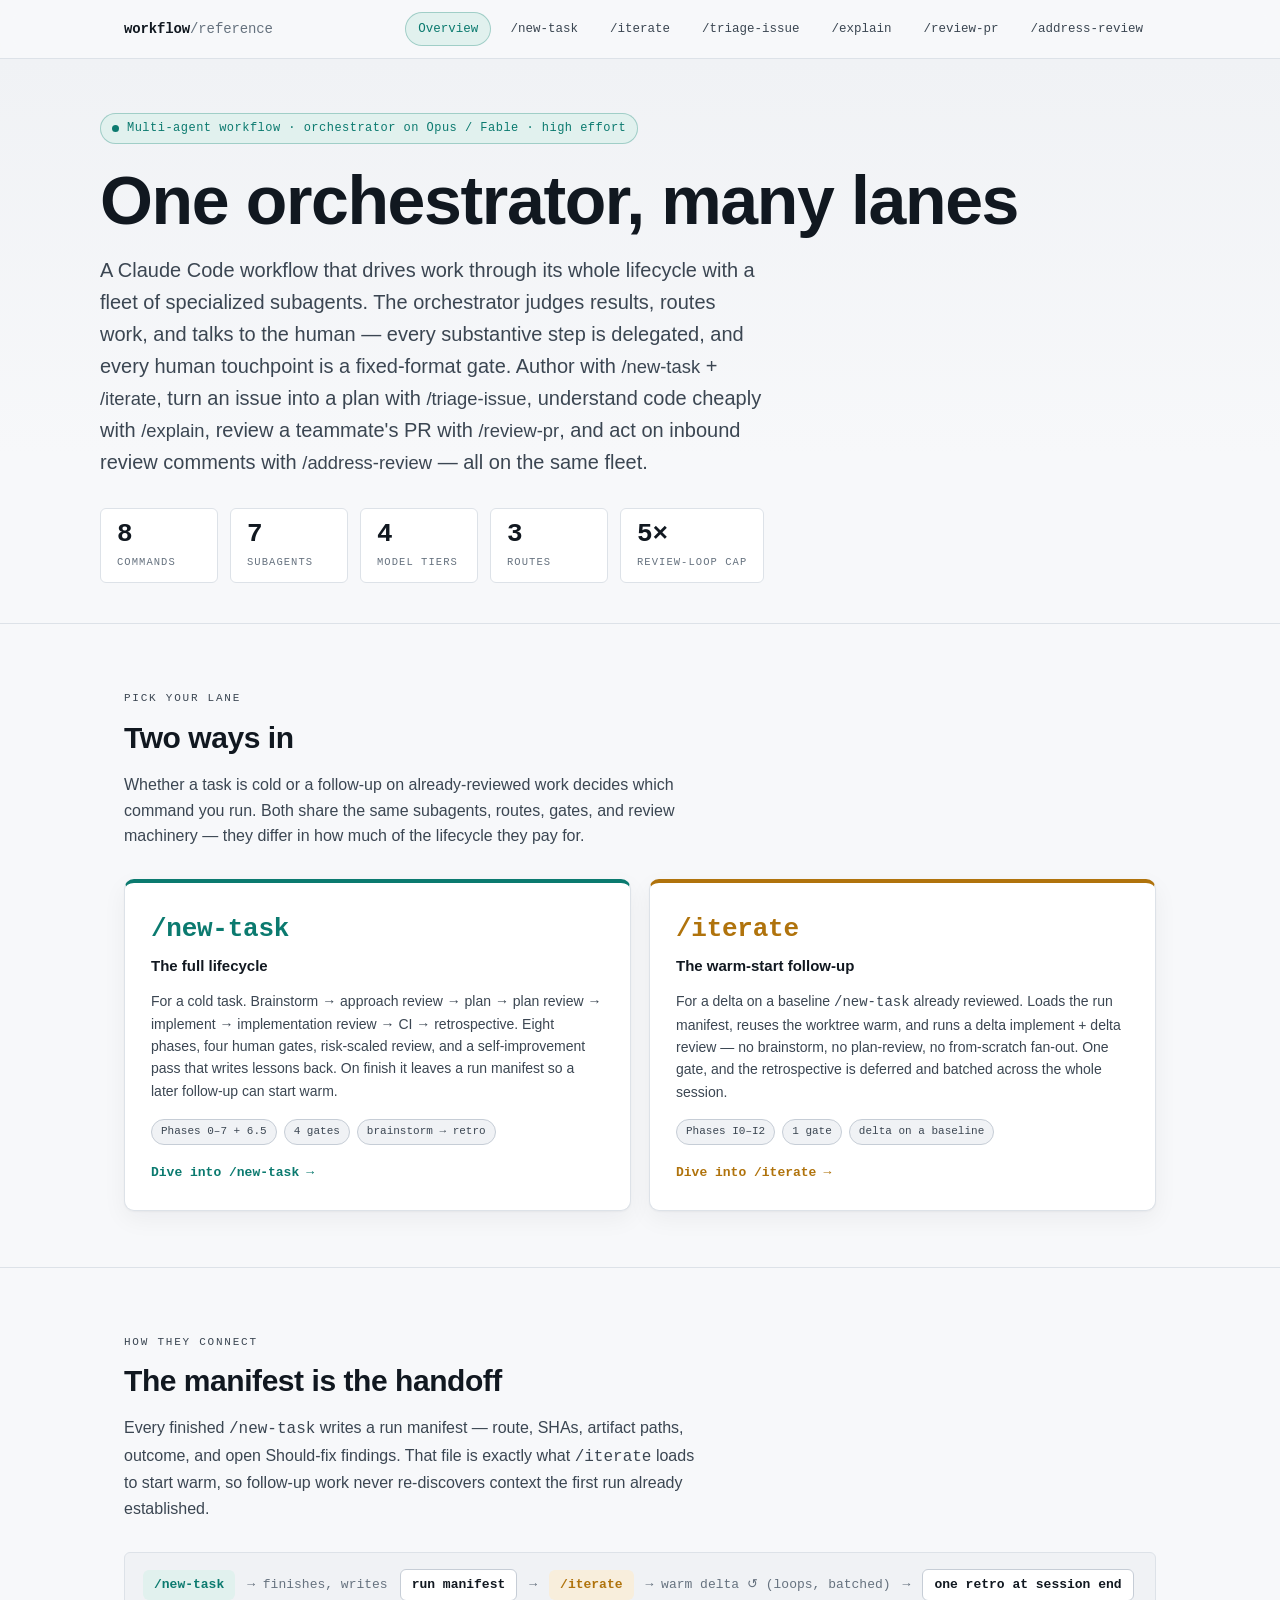
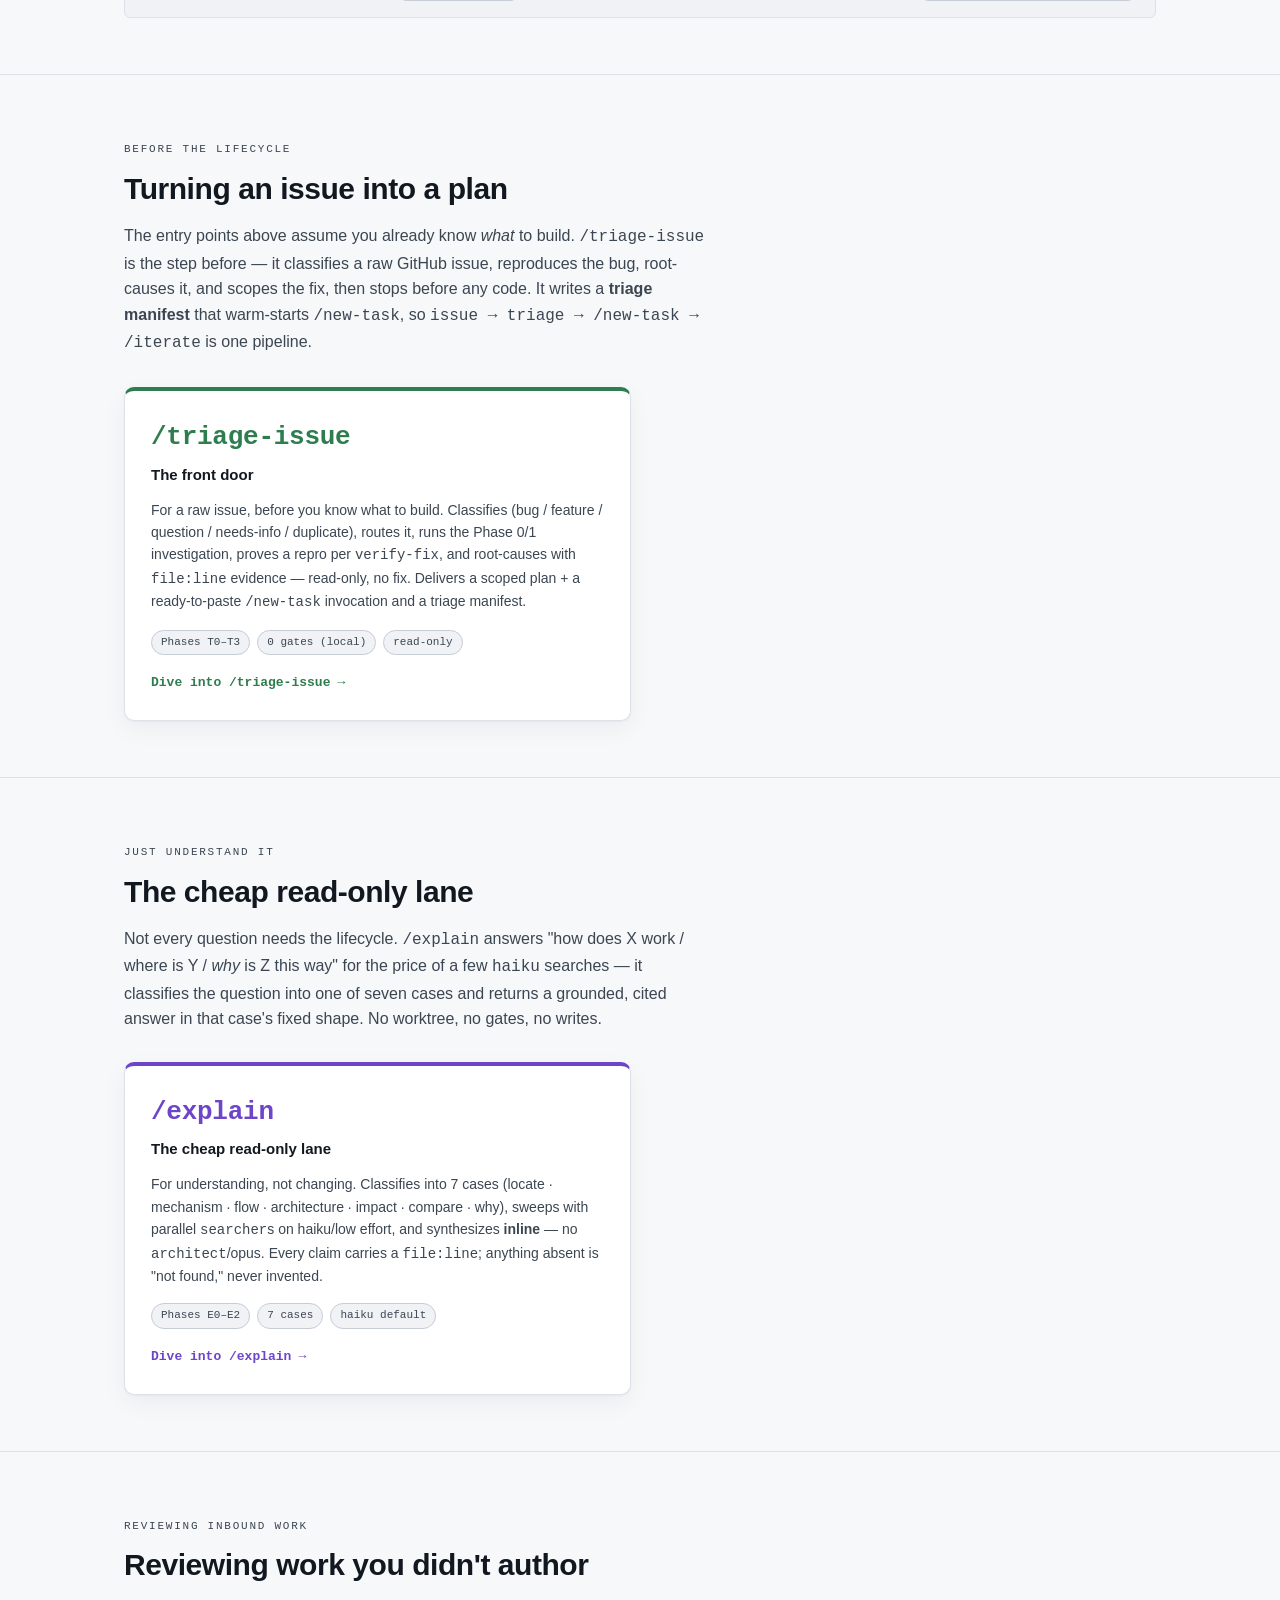
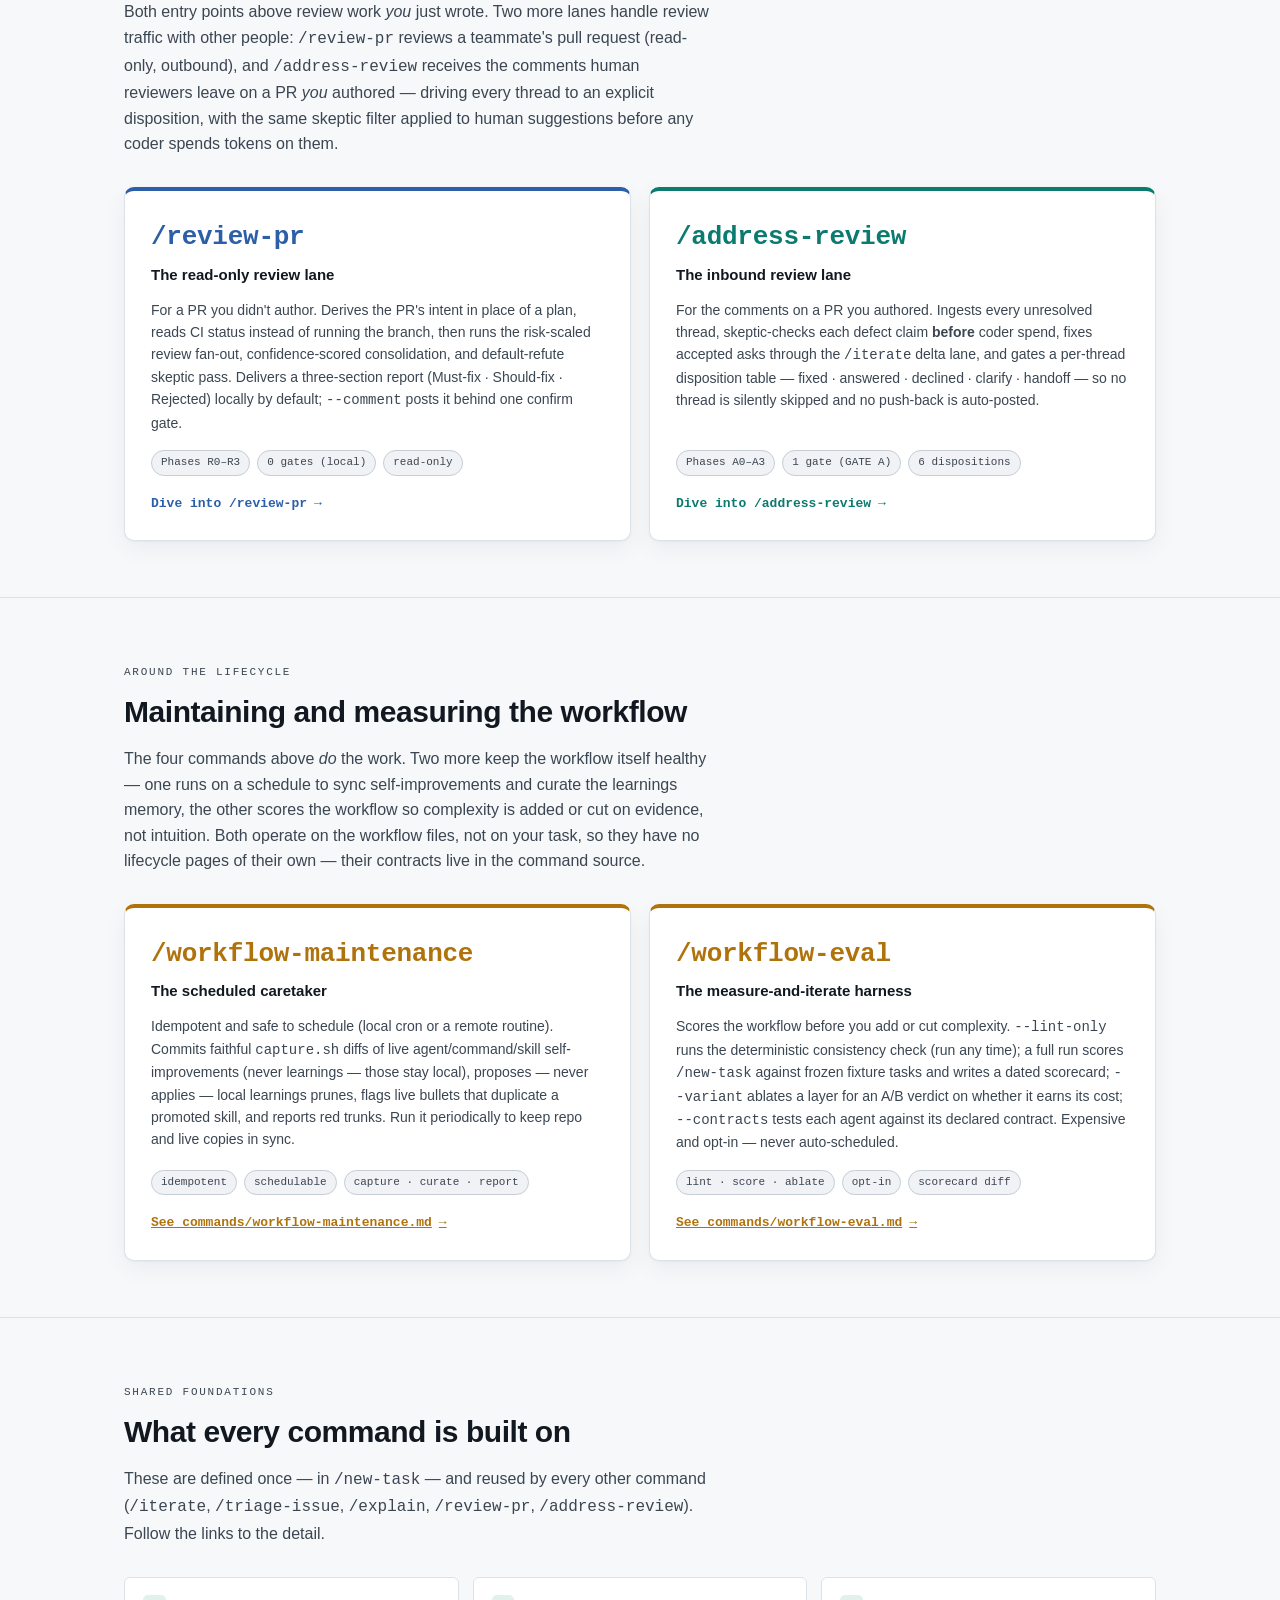
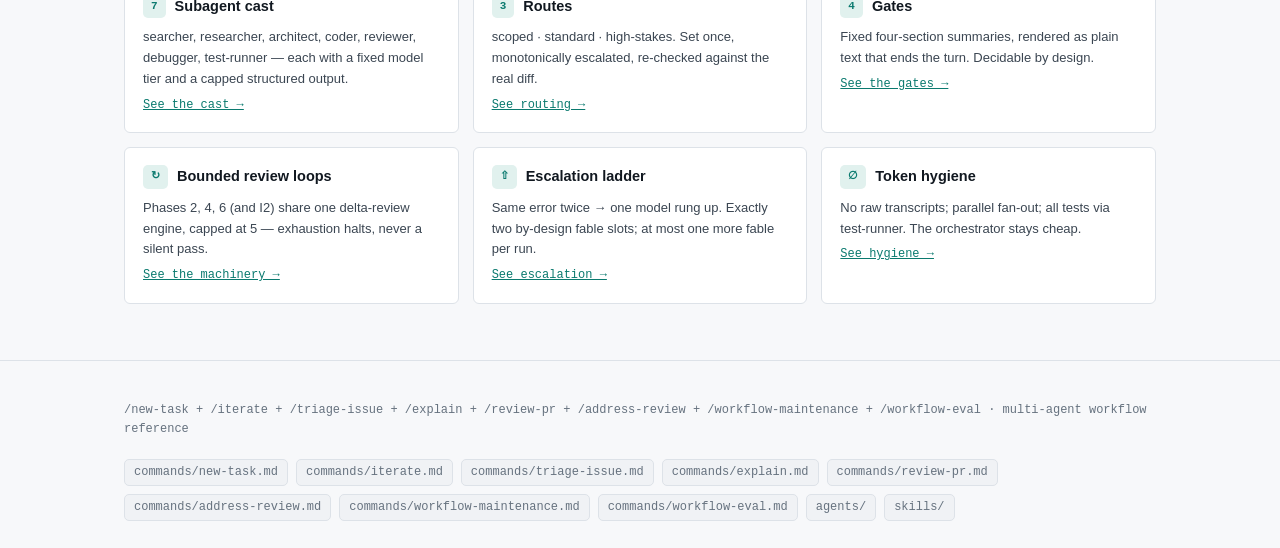
==== commit 60809ea2: "Apply P1: orchestrator effort xhigh -> high in all command headers The orchestrator's job is routing" ====
--- a/docs/guide/index.html
+++ b/docs/guide/index.html
@@ -26,7 +26,7 @@
 
 <header>
   <div class="wrap head-grid">
-    <span class="kicker"><span class="dot"></span>Multi-agent workflow · orchestrator on Opus / Fable · xhigh effort</span>
+    <span class="kicker"><span class="dot"></span>Multi-agent workflow · orchestrator on Opus / Fable · high effort</span>
     <h1>One orchestrator, many lanes</h1>
     <p class="lede">A Claude Code workflow that drives work through its whole lifecycle with a fleet of specialized subagents. The orchestrator judges results, routes work, and talks to the human — every substantive step is delegated, and every human touchpoint is a fixed-format gate. Author with <span class="cmd" style="font-size:.92em">/new-task</span> + <span class="cmd" style="font-size:.92em">/iterate</span>, turn an issue into a plan with <span class="cmd" style="font-size:.92em">/triage-issue</span>, understand code cheaply with <span class="cmd" style="font-size:.92em">/explain</span>, review a teammate's PR with <span class="cmd" style="font-size:.92em">/review-pr</span>, and act on inbound review comments with <span class="cmd" style="font-size:.92em">/address-review</span> — all on the same fleet.</p>
     <div class="stat-row">
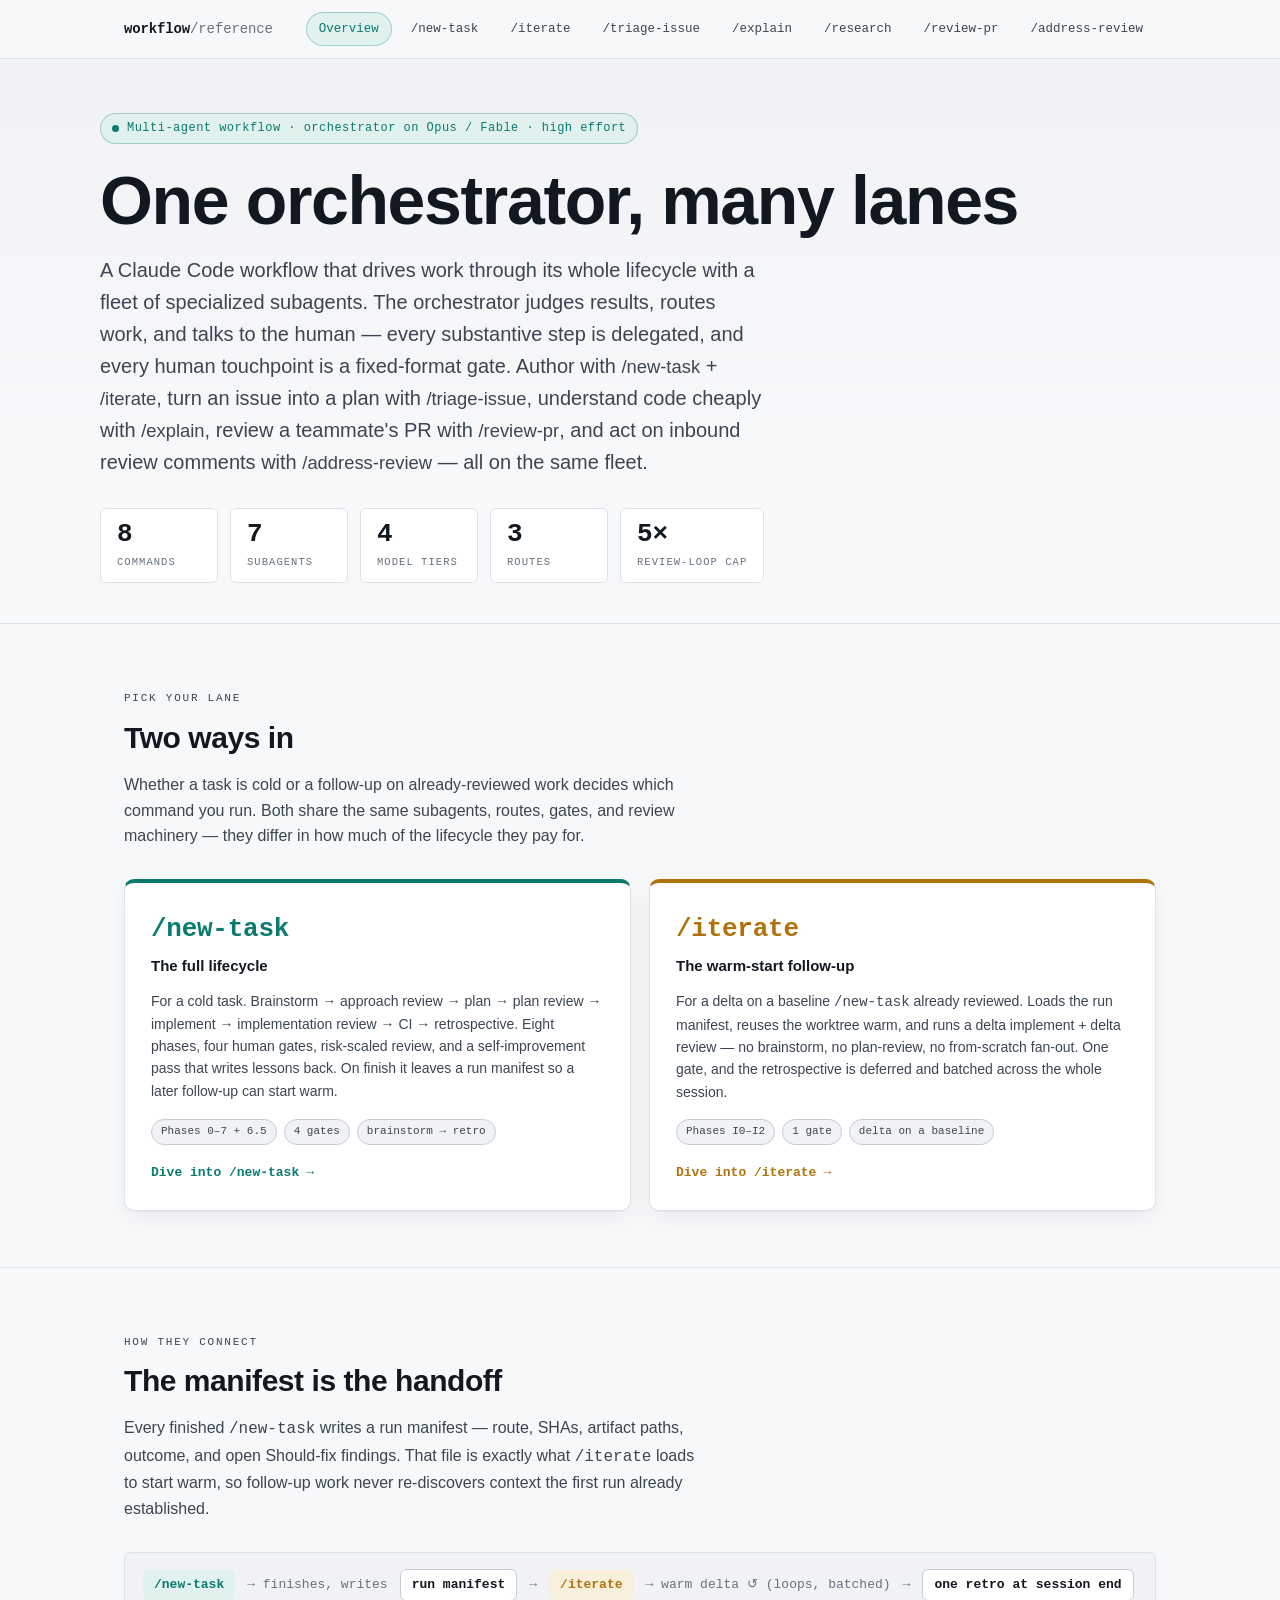
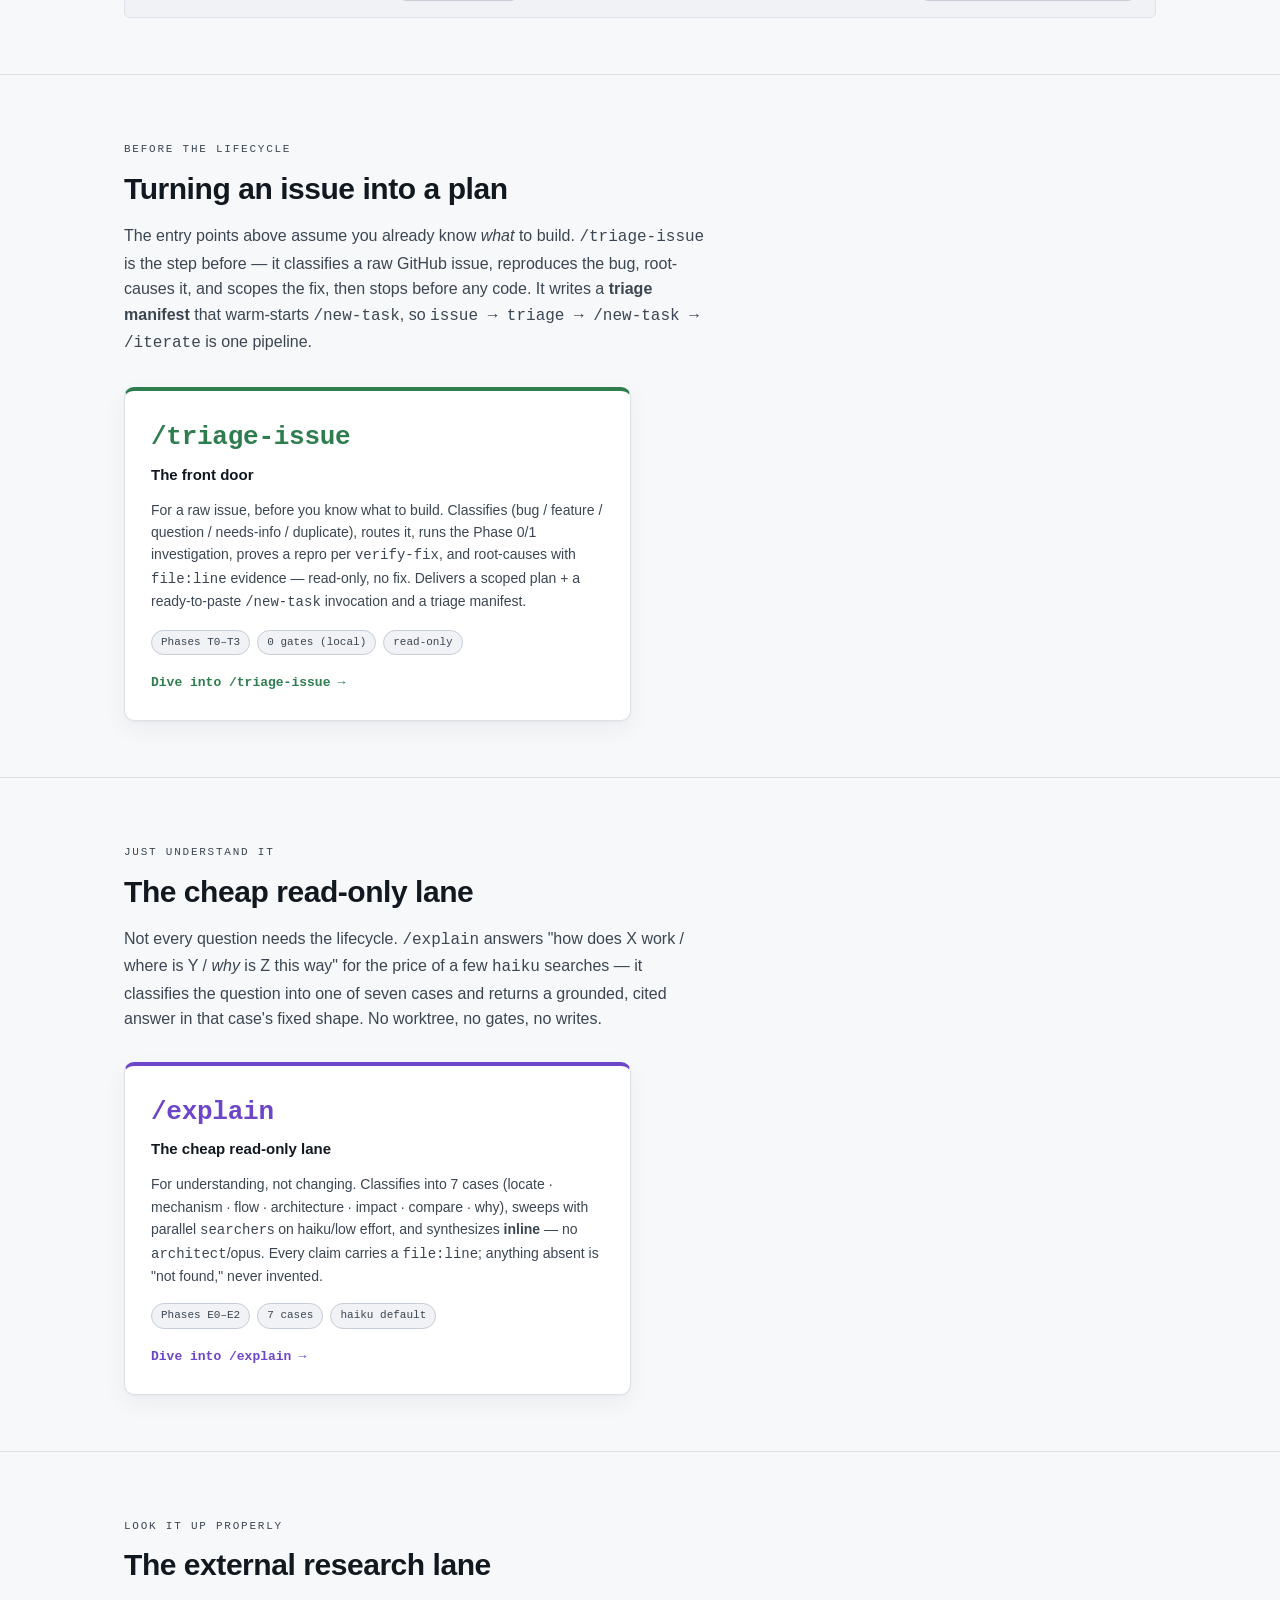
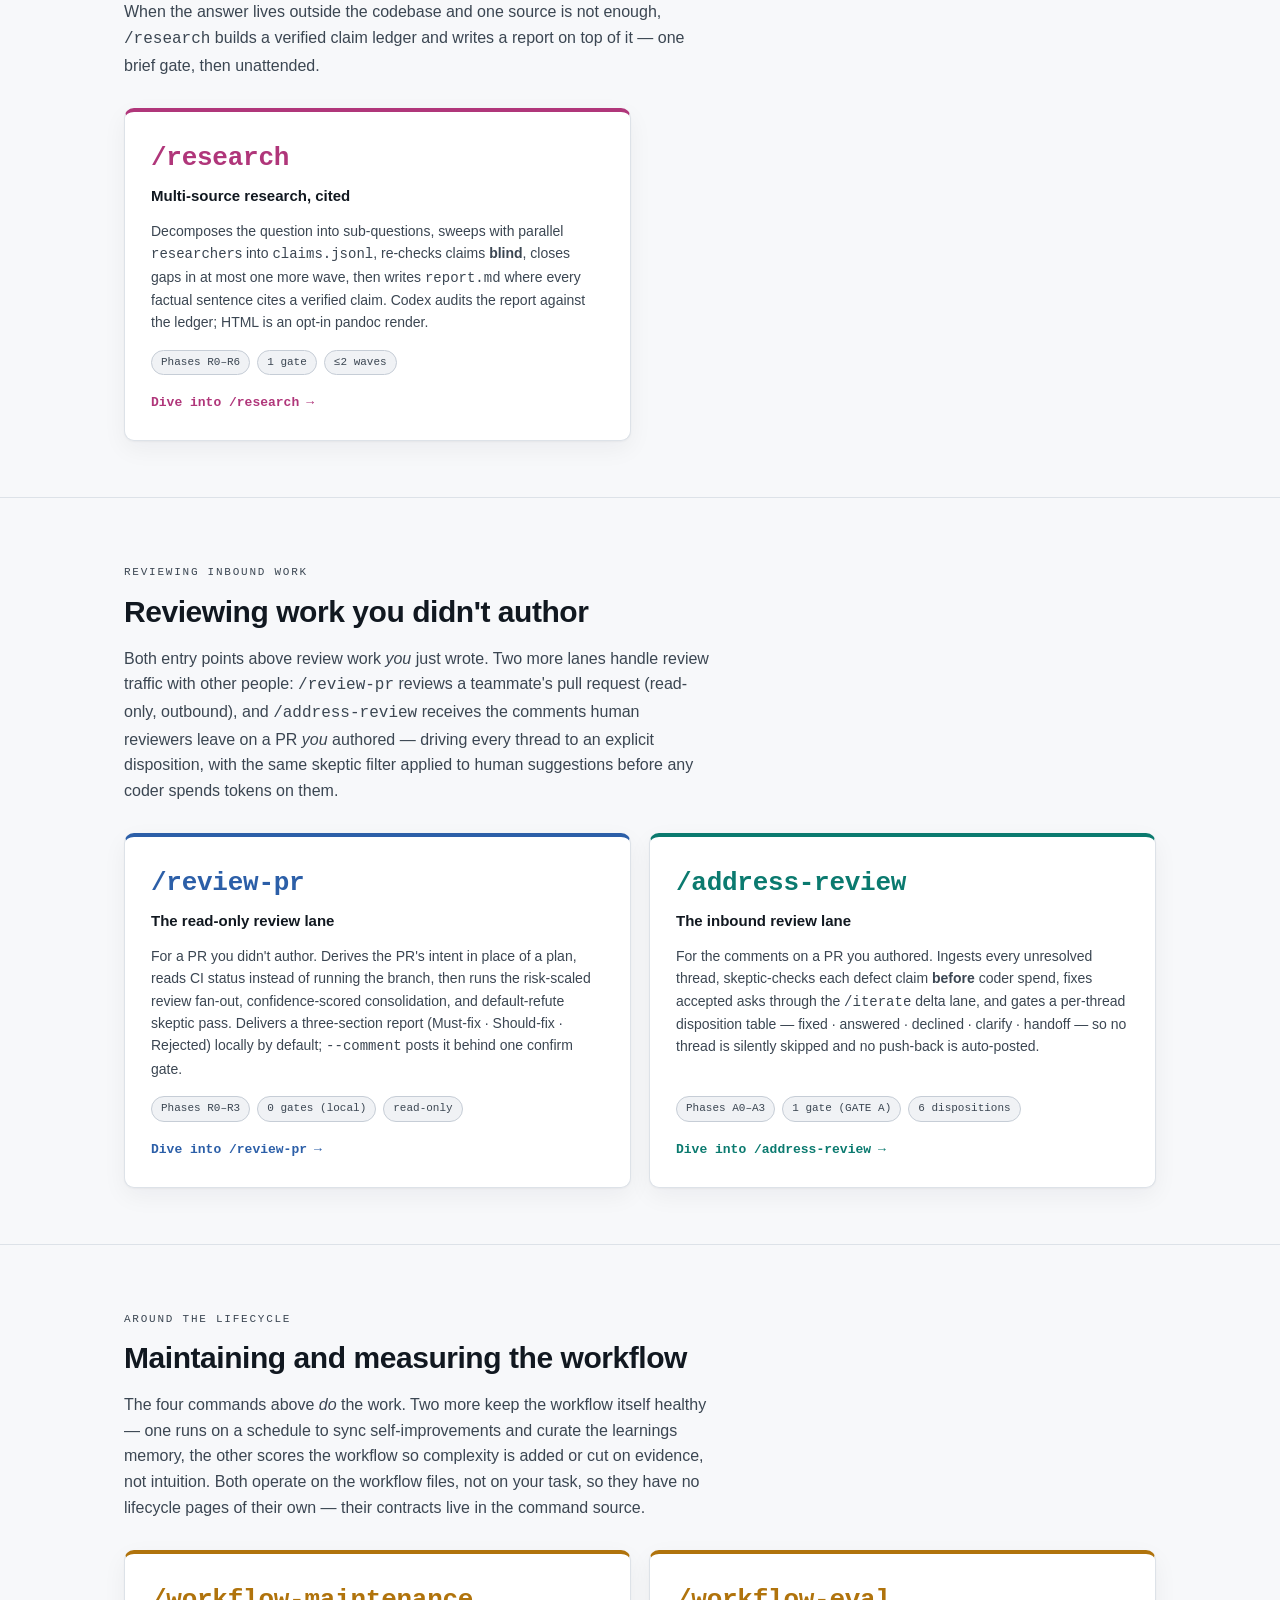
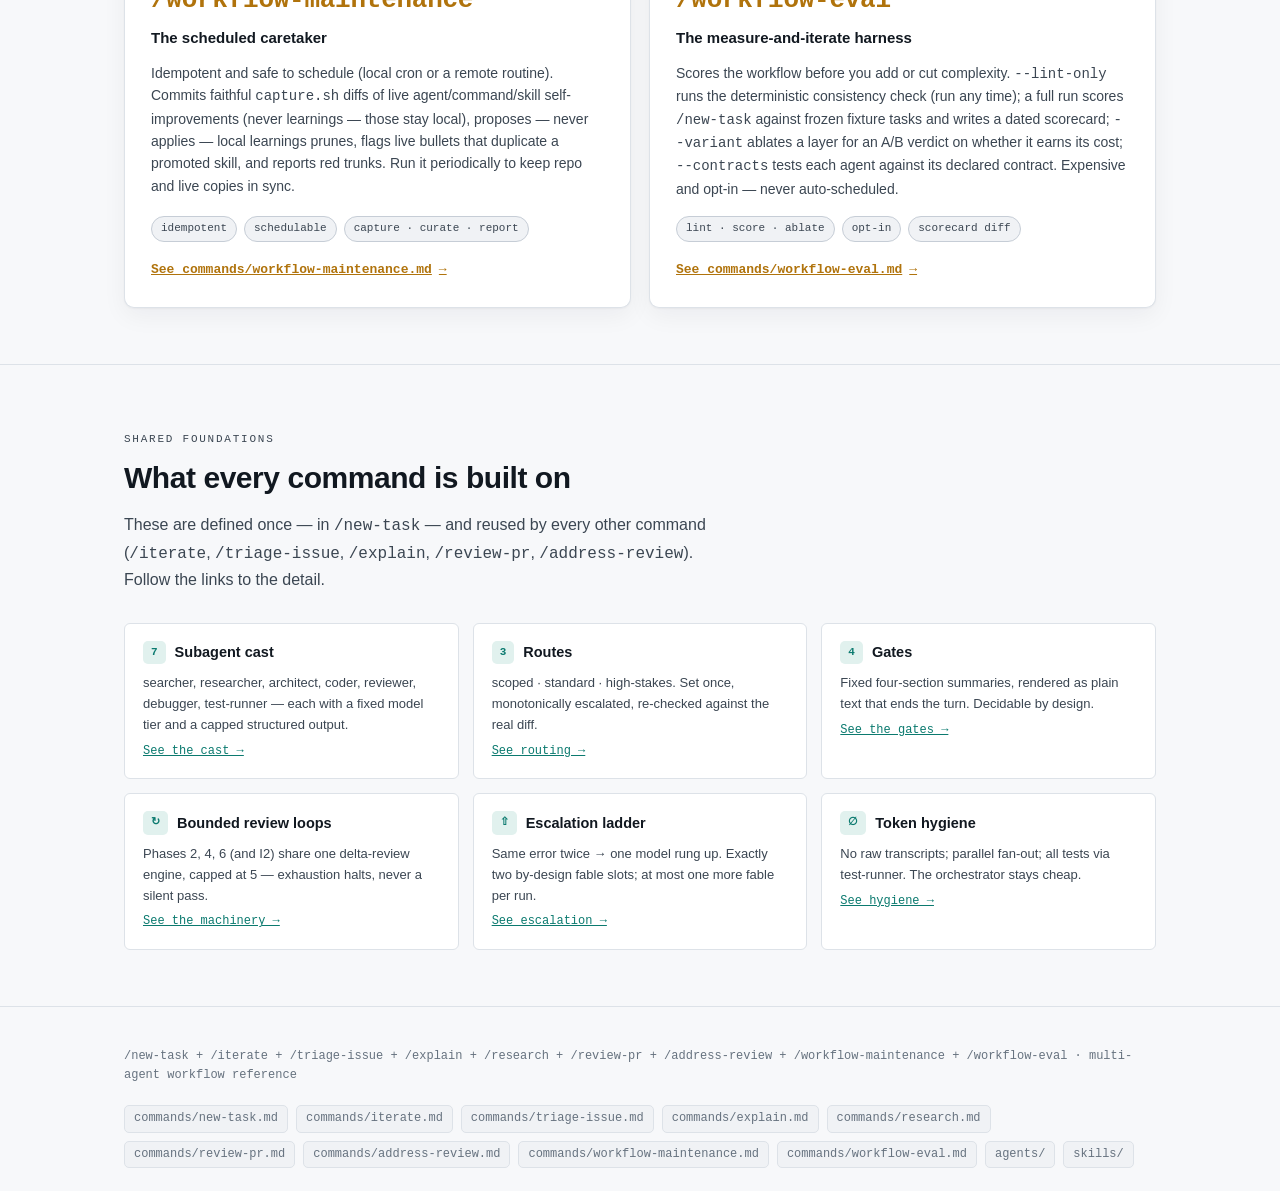
==== commit 39fb0fbe: "Add /research guide page and link it across the guide New docs/guide/research.html (flow R0–R6, clai" ====
--- a/docs/guide/index.html
+++ b/docs/guide/index.html
@@ -3,7 +3,7 @@
 <head>
 <meta charset="utf-8">
 <meta name="viewport" content="width=device-width, initial-scale=1">
-<meta name="description" content="Overview of the multi-agent Claude Code workflow — one orchestrator and many lanes: /new-task + /iterate to author, /triage-issue to turn an issue into a plan, /explain to understand code cheaply, /review-pr to review a teammate's PR, /address-review to act on inbound review comments, plus /workflow-maintenance and /workflow-eval around the lifecycle.">
+<meta name="description" content="Overview of the multi-agent Claude Code workflow — one orchestrator and many lanes: /new-task + /iterate to author, /triage-issue to turn an issue into a plan, /explain to understand code cheaply, /research for cited multi-source external research, /review-pr to review a teammate's PR, /address-review to act on inbound review comments, plus /workflow-maintenance and /workflow-eval around the lifecycle.">
 <title>Workflow reference — overview</title>
 <link rel="stylesheet" href="assets/style.css">
 </head>
@@ -18,6 +18,7 @@
       <a href="iterate.html">/iterate</a>
       <a href="triage-issue.html">/triage-issue</a>
       <a href="explain.html">/explain</a>
+      <a href="research.html">/research</a>
       <a href="review-pr.html">/review-pr</a>
       <a href="address-review.html">/address-review</a>
     </div>
@@ -144,6 +145,30 @@
     </div>
   </section>
 
+  <!-- ===== the external research lane ===== -->
+  <section>
+    <div class="wrap">
+      <div class="sec-head">
+        <p class="eyebrow">Look it up properly</p>
+        <h2>The external research lane</h2>
+        <p>When the answer lives outside the codebase and one source is not enough, <span class="mono">/research</span> builds a verified claim ledger and writes a report on top of it — one brief gate, then unattended.</p>
+      </div>
+      <div class="entries">
+        <a class="entry" href="research.html" style="border-top-color:var(--research)">
+          <span class="cmd-lg" style="color:var(--research)">/research</span>
+          <span class="role-lg">Multi-source research, cited</span>
+          <p>Decomposes the question into sub-questions, sweeps with parallel <span class="mono">researcher</span>s into <span class="mono">claims.jsonl</span>, re-checks claims <strong>blind</strong>, closes gaps in at most one more wave, then writes <span class="mono">report.md</span> where every factual sentence cites a verified claim. Codex audits the report against the ledger; HTML is an opt-in pandoc render.</p>
+          <div class="chips">
+            <span class="tag">Phases R0–R6</span>
+            <span class="tag">1 gate</span>
+            <span class="tag">≤2 waves</span>
+          </div>
+          <span class="go" style="color:var(--research)">Dive into /research <span class="ar">→</span></span>
+        </a>
+      </div>
+    </div>
+  </section>
+
   <!-- ===== the review lane ===== -->
   <section>
     <div class="wrap">
@@ -260,12 +285,13 @@
 
 <footer>
   <div class="wrap foot">
-    <span>/new-task + /iterate + /triage-issue + /explain + /review-pr + /address-review + /workflow-maintenance + /workflow-eval · multi-agent workflow reference</span>
+    <span>/new-task + /iterate + /triage-issue + /explain + /research + /review-pr + /address-review + /workflow-maintenance + /workflow-eval · multi-agent workflow reference</span>
     <div class="paths">
       <span>commands/new-task.md</span>
       <span>commands/iterate.md</span>
       <span>commands/triage-issue.md</span>
       <span>commands/explain.md</span>
+      <span>commands/research.md</span>
       <span>commands/review-pr.md</span>
       <span>commands/address-review.md</span>
       <span>commands/workflow-maintenance.md</span>
--- a/docs/guide/assets/style.css
+++ b/docs/guide/assets/style.css
@@ -20,6 +20,8 @@
     --scoped-soft: #E3ECF7;
     --explain: #6D45C9;     /* violet — /explain (cheap read-only lane) */
     --explain-soft: #ECE6F9;
+    --research: #B0367A;    /* rose — /research (external, claim-ledger lane) */
+    --research-soft: #F7E4EF;
 
     --radius: 10px;
     --radius-sm: 6px;
@@ -52,6 +54,8 @@
       --scoped-soft: #16233A;
       --explain: #A78BE0;
       --explain-soft: #221A33;
+      --research: #E07AB3;
+      --research-soft: #331827;
       --shadow: 0 1px 2px rgba(0,0,0,.3), 0 10px 30px rgba(0,0,0,.35);
     }
   }
@@ -63,6 +67,7 @@
     --stakes: #A6231F; --stakes-soft: #F7E3E2; --pass: #2E7D4F; --pass-soft: #E2F0E7;
     --scoped: #2C5FA8; --scoped-soft: #E3ECF7;
     --explain: #6D45C9; --explain-soft: #ECE6F9;
+    --research: #B0367A; --research-soft: #F7E4EF;
     --shadow: 0 1px 2px rgba(17,24,32,.04), 0 8px 24px rgba(17,24,32,.05);
   }
   :root[data-theme="dark"] {
@@ -73,6 +78,7 @@
     --stakes: #E7645F; --stakes-soft: #331716; --pass: #57B87E; --pass-soft: #14291D;
     --scoped: #6C9AE0; --scoped-soft: #16233A;
     --explain: #A78BE0; --explain-soft: #221A33;
+    --research: #E07AB3; --research-soft: #331827;
     --shadow: 0 1px 2px rgba(0,0,0,.3), 0 10px 30px rgba(0,0,0,.35);
   }
 
